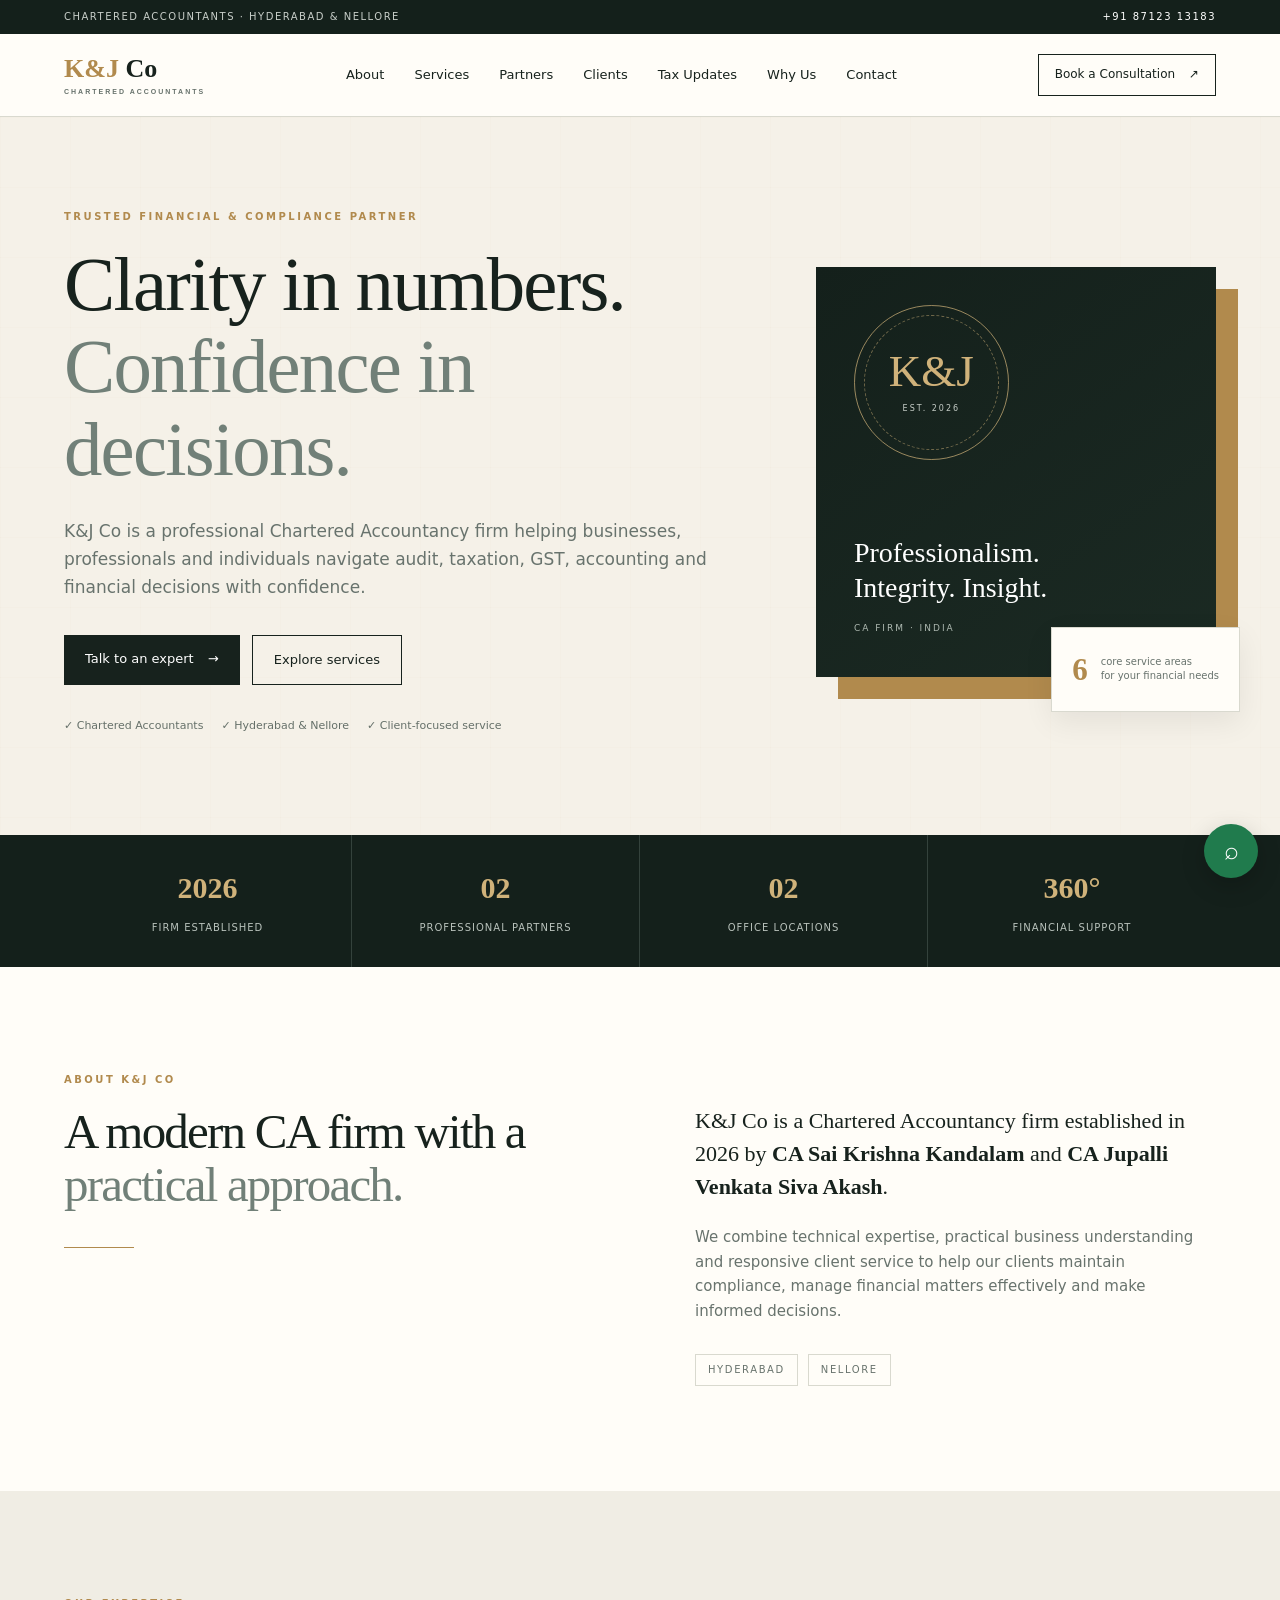
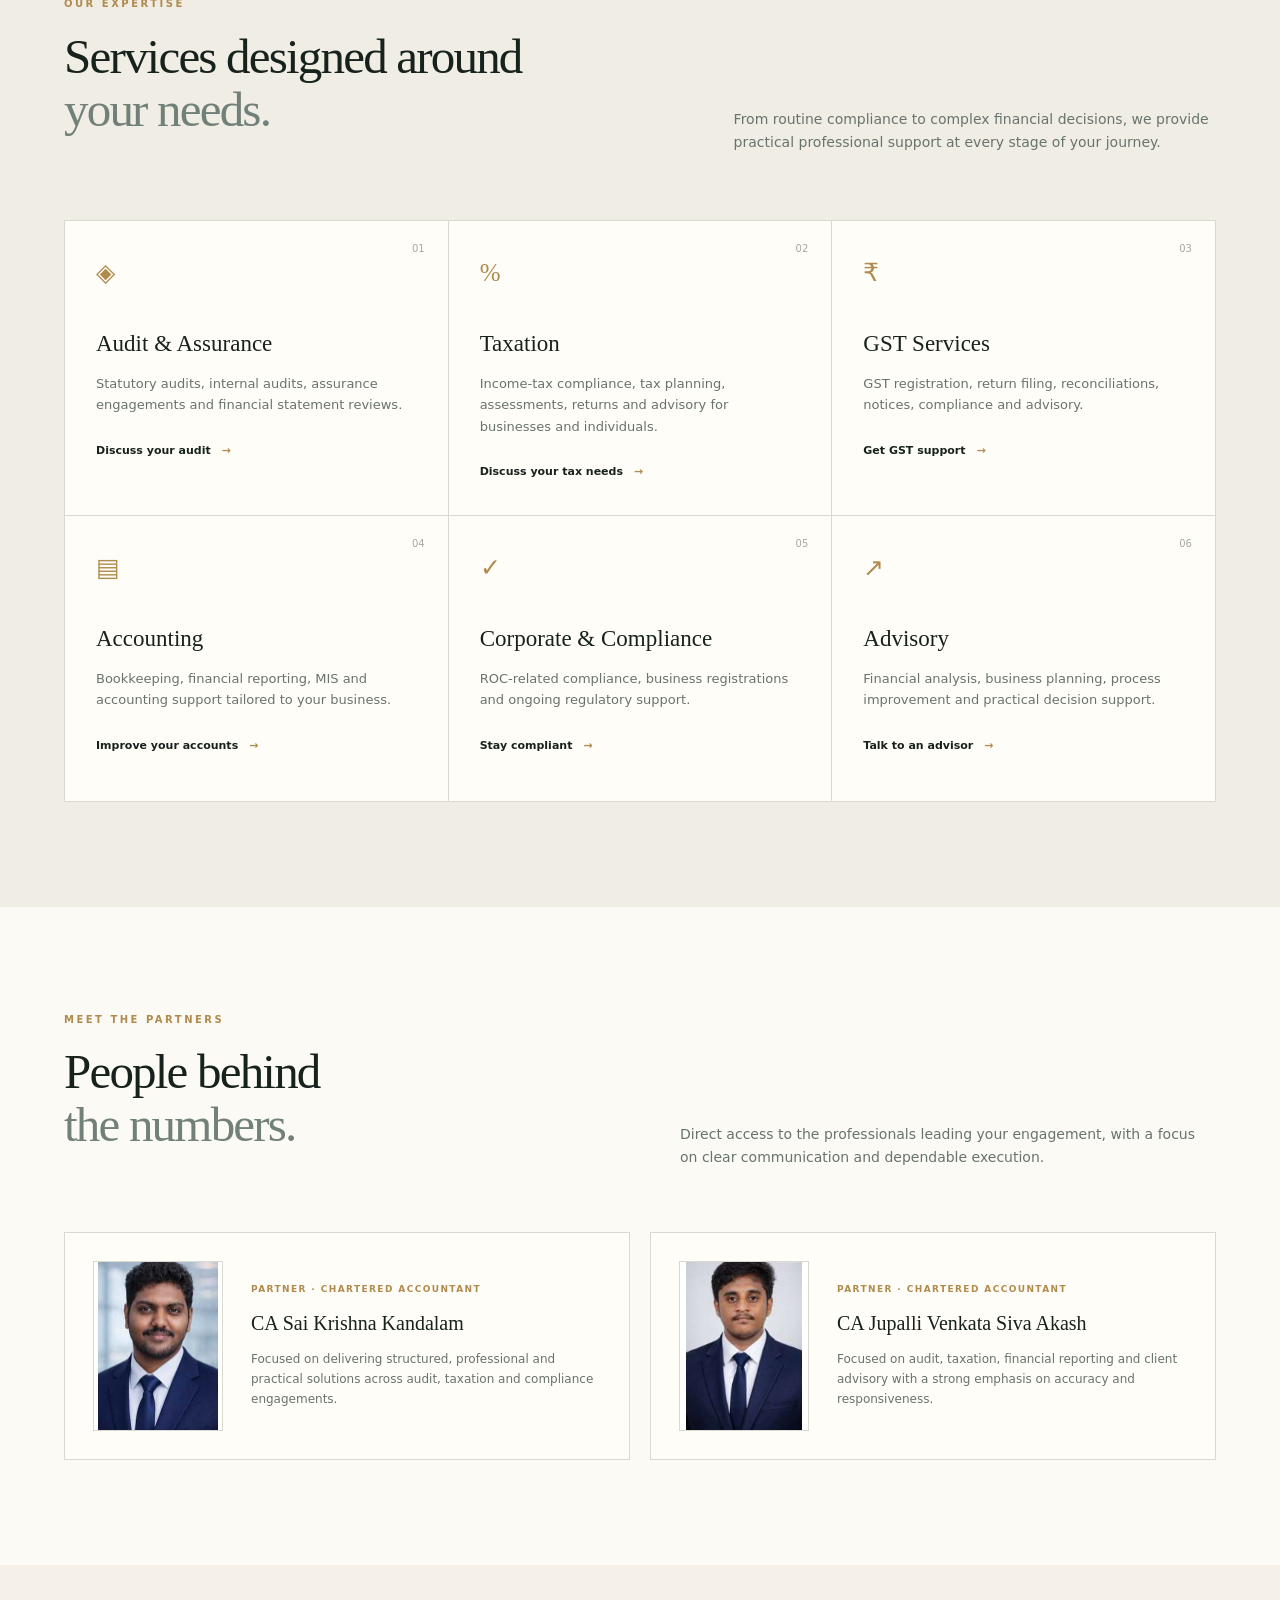
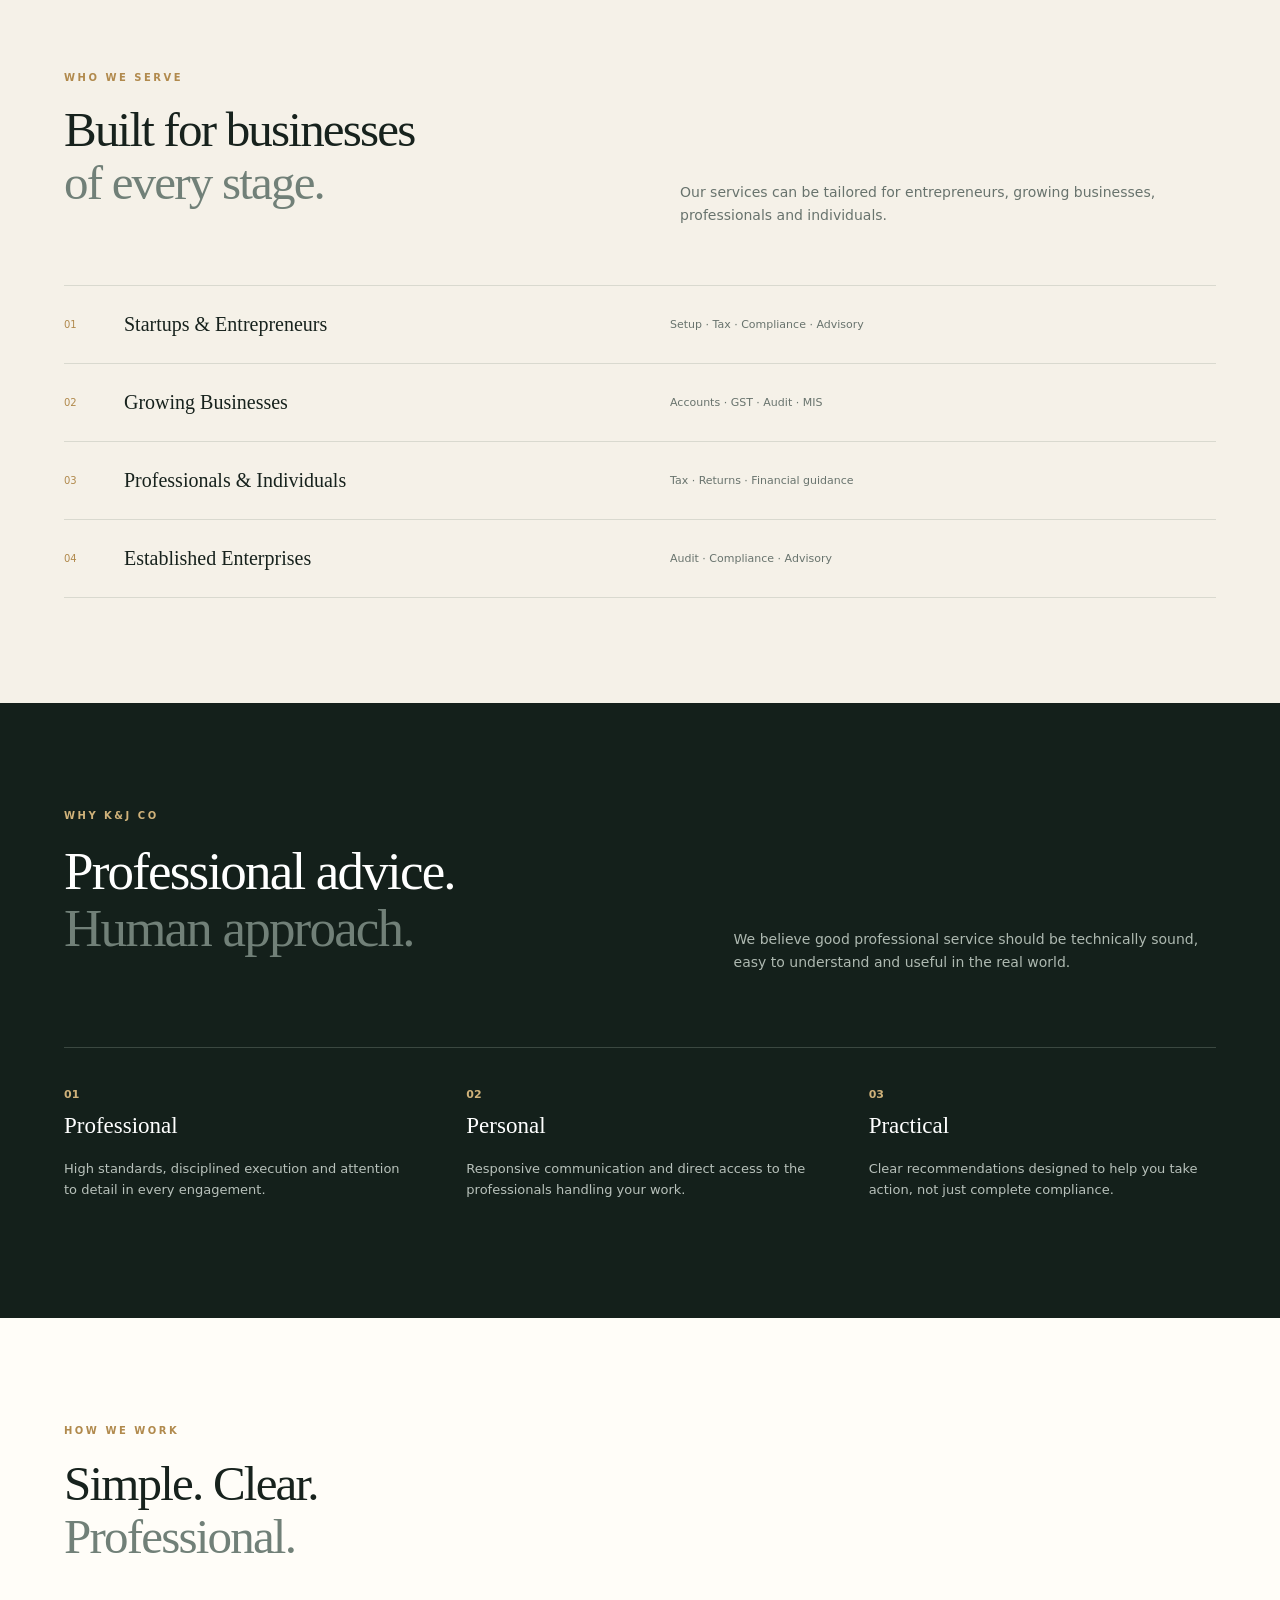
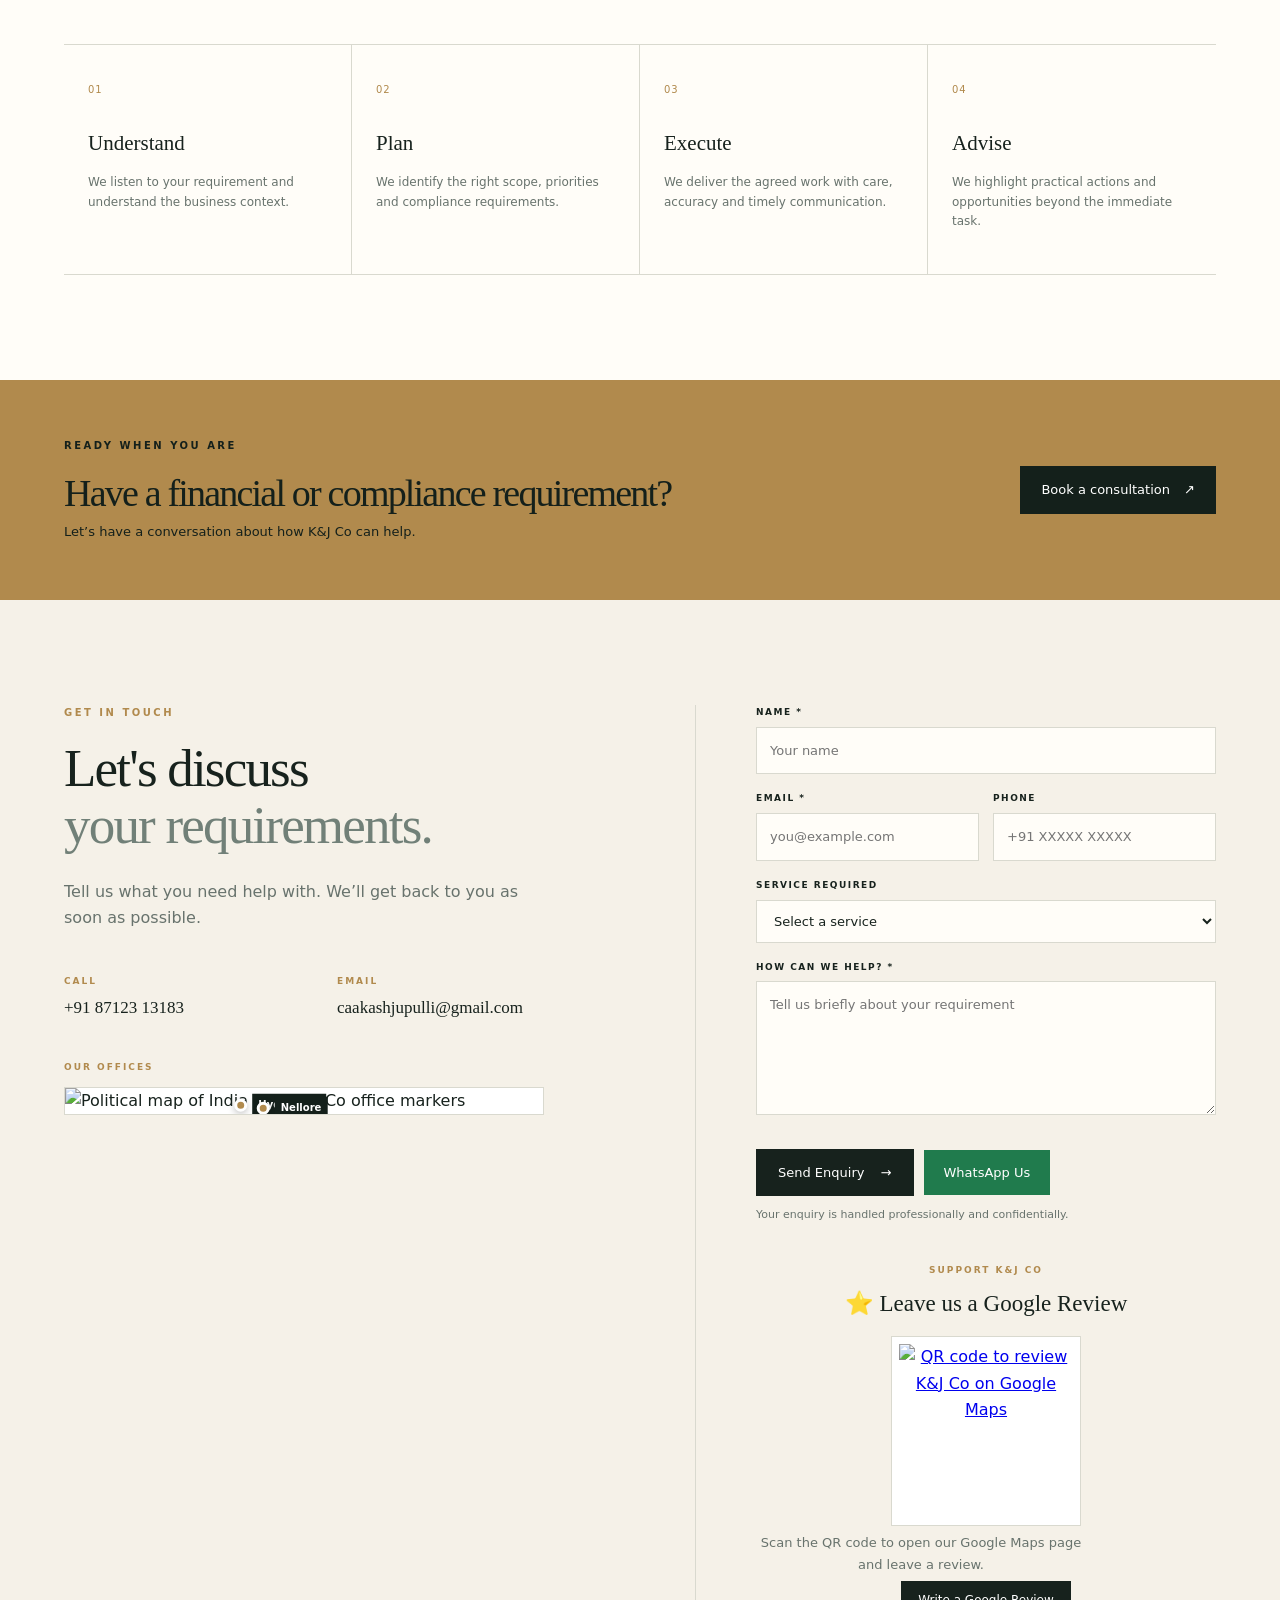
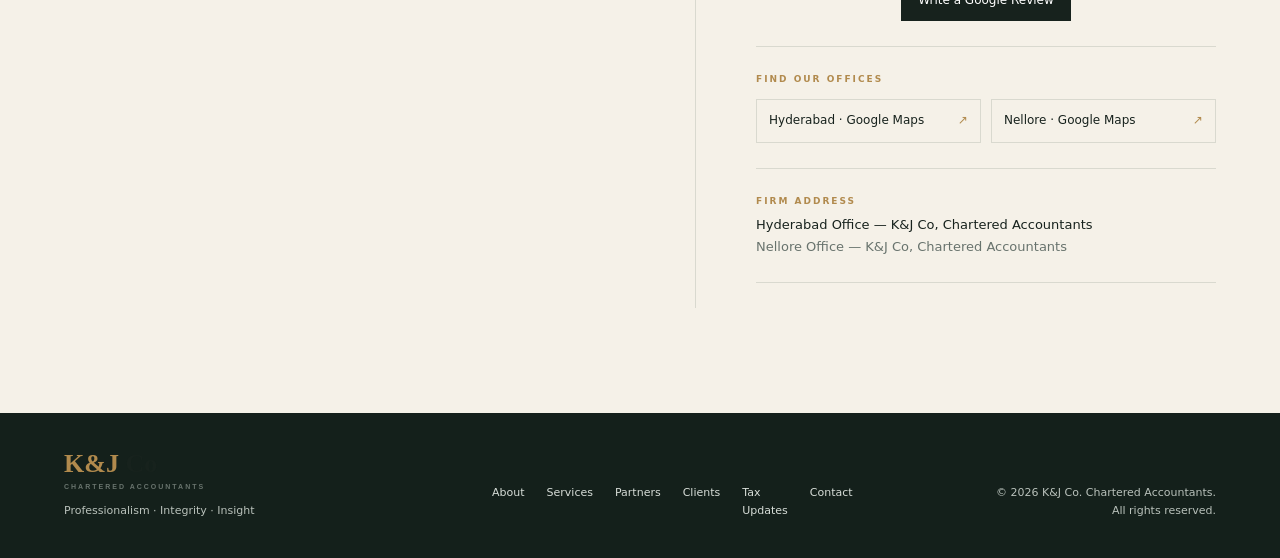
==== index.html @ 9af6bb70 "feat: add clients page navigation" ====
<!DOCTYPE html>
<html lang="en">
<head>
<meta charset="UTF-8">
<meta name="viewport" content="width=device-width, initial-scale=1.0">
<meta name="description" content="K&J Co — Chartered Accountants in Hyderabad and Nellore. Audit, taxation, GST, accounting, compliance and advisory services.">
<meta name="theme-color" content="#14201b">
<meta property="og:title" content="K&J Co | Chartered Accountants">
<meta property="og:description" content="Professional Chartered Accountancy services in Hyderabad and Nellore.">
<title>K&J Co | Chartered Accountants</title>
<link rel="stylesheet" href="style.css?v=20261007">
</head>
<body>
<div class="topbar"><div class="container topbar-inner"><span>CHARTERED ACCOUNTANTS · HYDERABAD & NELLORE</span><a href="tel:+918712313183">+91 87123 13183</a></div></div>
<header class="nav"><div class="container nav-inner"><a class="logo" href="#home"><span>K&J</span> Co <small>CHARTERED ACCOUNTANTS</small></a><nav aria-label="Primary navigation"><a href="#about">About</a><a href="#services">Services</a><a href="#partners">Partners</a><a href="clients.html">Clients</a><a href="tax-updates.html">Tax Updates</a><a href="#why-us">Why Us</a><a href="#contact">Contact</a></nav><a class="nav-cta" href="#contact">Book a Consultation <span>↗</span></a></div></header>
<main>
<section id="home" class="hero"><div class="hero-pattern"></div><div class="container hero-grid"><div class="hero-copy"><p class="eyebrow">TRUSTED FINANCIAL & COMPLIANCE PARTNER</p><h1>Clarity in numbers.<br><em>Confidence in decisions.</em></h1><p class="hero-text">K&J Co is a professional Chartered Accountancy firm helping businesses, professionals and individuals navigate audit, taxation, GST, accounting and financial decisions with confidence.</p><div class="actions"><a class="btn primary" href="#contact">Talk to an expert <span>→</span></a><a class="btn secondary" href="#services">Explore services</a></div><div class="hero-trust"><span>✓ Chartered Accountants</span><span>✓ Hyderabad & Nellore</span><span>✓ Client-focused service</span></div></div><div class="hero-visual"><div class="hero-card"><div class="seal"><span>K&J</span><small>EST. 2026</small></div><div><p>Professionalism.<br>Integrity. Insight.</p><small>CA FIRM · INDIA</small></div></div><div class="hero-note"><strong>6</strong><span>core service areas<br>for your financial needs</span></div></div></div></section>
<section class="stats"><div class="container stats-grid"><div><strong>2026</strong><span>Firm established</span></div><div><strong>02</strong><span>Professional partners</span></div><div><strong>02</strong><span>Office locations</span></div><div><strong>360°</strong><span>Financial support</span></div></div></section>
<section id="about" class="section about"><div class="container about-grid"><div class="section-intro"><p class="eyebrow">ABOUT K&J CO</p><h2>A modern CA firm with a <em>practical approach.</em></h2><div class="gold-line"></div></div><div class="about-copy"><p class="lead">K&J Co is a Chartered Accountancy firm established in 2026 by <strong>CA Sai Krishna Kandalam</strong> and <strong>CA Jupalli Venkata Siva Akash</strong>.</p><p>We combine technical expertise, practical business understanding and responsive client service to help our clients maintain compliance, manage financial matters effectively and make informed decisions.</p><div class="locations"><span>HYDERABAD</span><span>NELLORE</span></div></div></div></section>
<section id="services" class="section services"><div class="container"><div class="section-head"><div><p class="eyebrow">OUR EXPERTISE</p><h2>Services designed around<br><em>your needs.</em></h2></div><p>From routine compliance to complex financial decisions, we provide practical professional support at every stage of your journey.</p></div><div class="service-grid"><article><div class="service-no">01</div><div class="service-icon">◈</div><h3>Audit & Assurance</h3><p>Statutory audits, internal audits, assurance engagements and financial statement reviews.</p><a href="#contact">Discuss your audit <span>→</span></a></article><article><div class="service-no">02</div><div class="service-icon">%</div><h3>Taxation</h3><p>Income-tax compliance, tax planning, assessments, returns and advisory for businesses and individuals.</p><a href="#contact">Discuss your tax needs <span>→</span></a></article><article><div class="service-no">03</div><div class="service-icon">₹</div><h3>GST Services</h3><p>GST registration, return filing, reconciliations, notices, compliance and advisory.</p><a href="#contact">Get GST support <span>→</span></a></article><article><div class="service-no">04</div><div class="service-icon">▤</div><h3>Accounting</h3><p>Bookkeeping, financial reporting, MIS and accounting support tailored to your business.</p><a href="#contact">Improve your accounts <span>→</span></a></article><article><div class="service-no">05</div><div class="service-icon">✓</div><h3>Corporate & Compliance</h3><p>ROC-related compliance, business registrations and ongoing regulatory support.</p><a href="#contact">Stay compliant <span>→</span></a></article><article><div class="service-no">06</div><div class="service-icon">↗</div><h3>Advisory</h3><p>Financial analysis, business planning, process improvement and practical decision support.</p><a href="#contact">Talk to an advisor <span>→</span></a></article></div></div></section>
<section id="partners" class="section partners"><div class="container"><div class="section-head compact"><div><p class="eyebrow">MEET THE PARTNERS</p><h2>People behind<br><em>the numbers.</em></h2></div><p>Direct access to the professionals leading your engagement, with a focus on clear communication and dependable execution.</p></div><div class="partner-grid"><article class="partner-card"><div class="partner-photo"><img src="assets/ca-sai-krishna.jpg" alt="CA Sai Krishna Kandalam" loading="lazy"></div><div><p class="partner-role">PARTNER · CHARTERED ACCOUNTANT</p><h3>CA Sai Krishna Kandalam</h3><p>Focused on delivering structured, professional and practical solutions across audit, taxation and compliance engagements.</p></div></article><article class="partner-card"><div class="partner-photo"><img src="assets/ca-jupalli.jpg" alt="CA Jupalli Venkata Siva Akash" loading="lazy"></div><div><p class="partner-role">PARTNER · CHARTERED ACCOUNTANT</p><h3>CA Jupalli Venkata Siva Akash</h3><p>Focused on audit, taxation, financial reporting and client advisory with a strong emphasis on accuracy and responsiveness.</p></div></article></div></div></section>
<section class="section industries"><div class="container"><div class="section-head compact"><div><p class="eyebrow">WHO WE SERVE</p><h2>Built for businesses<br><em>of every stage.</em></h2></div><p>Our services can be tailored for entrepreneurs, growing businesses, professionals and individuals.</p></div><div class="industry-list"><div><span>01</span><strong>Startups & Entrepreneurs</strong><small>Setup · Tax · Compliance · Advisory</small></div><div><span>02</span><strong>Growing Businesses</strong><small>Accounts · GST · Audit · MIS</small></div><div><span>03</span><strong>Professionals & Individuals</strong><small>Tax · Returns · Financial guidance</small></div><div><span>04</span><strong>Established Enterprises</strong><small>Audit · Compliance · Advisory</small></div></div></div></section>
<section id="why-us" class="section dark"><div class="container"><div class="section-head dark-head"><div><p class="eyebrow">WHY K&J CO</p><h2>Professional advice.<br><em>Human approach.</em></h2></div><p>We believe good professional service should be technically sound, easy to understand and useful in the real world.</p></div><div class="pillars"><div><strong>01</strong><h3>Professional</h3><p>High standards, disciplined execution and attention to detail in every engagement.</p></div><div><strong>02</strong><h3>Personal</h3><p>Responsive communication and direct access to the professionals handling your work.</p></div><div><strong>03</strong><h3>Practical</h3><p>Clear recommendations designed to help you take action, not just complete compliance.</p></div></div></div></section>
<section class="section process"><div class="container"><div class="section-head compact"><div><p class="eyebrow">HOW WE WORK</p><h2>Simple. Clear.<br><em>Professional.</em></h2></div></div><div class="process-grid"><div><span>01</span><h3>Understand</h3><p>We listen to your requirement and understand the business context.</p></div><div><span>02</span><h3>Plan</h3><p>We identify the right scope, priorities and compliance requirements.</p></div><div><span>03</span><h3>Execute</h3><p>We deliver the agreed work with care, accuracy and timely communication.</p></div><div><span>04</span><h3>Advise</h3><p>We highlight practical actions and opportunities beyond the immediate task.</p></div></div></div></section>
<section class="cta-band"><div class="container cta-inner"><div><p class="eyebrow">READY WHEN YOU ARE</p><h2>Have a financial or compliance requirement?</h2><p>Let’s have a conversation about how K&J Co can help.</p></div><a class="btn light" href="#contact">Book a consultation <span>↗</span></a></div></section>
<section id="contact" class="section contact"><div class="container contact-grid"><div class="contact-intro"><p class="eyebrow">GET IN TOUCH</p><h2>Let's discuss<br><em>your requirements.</em></h2><p>Tell us what you need help with. We’ll get back to you as soon as possible.</p><div class="contact-mini"><div><span>CALL</span><a href="tel:+918712313183">+91 87123 13183</a></div><div><span>EMAIL</span><a href="mailto:caakashjupulli@gmail.com">caakashjupulli@gmail.com</a></div></div><div class="contact-location-map"><small>OUR OFFICES</small><div class="mini-india-map" role="img" aria-label="Political map of India showing K&J Co offices in Hyderabad and Nellore"><img src="https://thumb.wikimedia.org/wikipedia/commons/thumb/d/dc/India_location_map.svg/960px-India_location_map.svg.png" alt="Political map of India with K&J Co office markers" loading="lazy"><a class="mini-marker mini-hyd" href="https://maps.app.goo.gl/TD8KUza9fefw9qFP9" target="_blank" rel="noopener" aria-label="Hyderabad office"><i></i><b>Hyderabad</b></a><a class="mini-marker mini-nel" href="https://www.google.com/maps/search/?api=1&query=K%26J%20Co%20Chartered%20Accountants%20Nellore%20Andhra%20Pradesh" target="_blank" rel="noopener" aria-label="Nellore office"><i></i><b>Nellore</b></a></div></div></div><div class="contact-box"><form class="contact-form" action="https://formsubmit.co/caakashjupulli@gmail.com" method="POST"><input type="hidden" name="_subject" value="New enquiry from K&J Co website"><input type="hidden" name="_captcha" value="true"><input type="hidden" name="_template" value="table"><input type="hidden" name="_url" value="https://venkatasivaakash-spec.github.io/kj-co-website/"><input type="hidden" name="_next" value="https://venkatasivaakash-spec.github.io/kj-co-website/thank-you.html"><div class="form-row"><label for="name">NAME *</label><input id="name" name="name" type="text" placeholder="Your name" required></div><div class="form-row split"><div><label for="email">EMAIL *</label><input id="email" name="email" type="email" placeholder="you@example.com" required></div><div><label for="phone">PHONE</label><input id="phone" name="phone" type="tel" placeholder="+91 XXXXX XXXXX"></div></div><div class="form-row"><label for="service">SERVICE REQUIRED</label><select id="service" name="service"><option value="">Select a service</option><option>Audit & Assurance</option><option>Taxation</option><option>GST Services</option><option>Accounting</option><option>Corporate & Compliance</option><option>Advisory</option><option>Other</option></select></div><div class="form-row"><label for="message">HOW CAN WE HELP? *</label><textarea id="message" name="message" rows="5" placeholder="Tell us briefly about your requirement" required></textarea></div><button class="form-submit" type="submit">Send Enquiry <span>→</span></button><a class="whatsapp-btn" href="https://wa.me/918712313183?text=Hello%20K%26J%20Co%2C%20I%20would%20like%20to%20discuss%20a%20professional%20requirement." target="_blank" rel="noopener">WhatsApp Us</a><p class="form-note">Your enquiry is handled professionally and confidentially.</p></form><div class="contact-details"><div class="review-box"><small>SUPPORT K&J CO</small><h3>⭐ Leave us a Google Review</h3><a class="review-qr" href="https://maps.app.goo.gl/BnRa2y58S9nLq9ie9" target="_blank" rel="noopener"><img src="https://api.qrserver.com/v1/create-qr-code/?size=220x220&data=https%3A%2F%2Fmaps.app.goo.gl%2FBnRa2y58S9nLq9ie9" alt="QR code to review K&J Co on Google Maps"></a><p>Scan the QR code to open our Google Maps page and leave a review.</p><a class="review-link" href="https://maps.app.goo.gl/BnRa2y58S9nLq9ie9" target="_blank" rel="noopener">Write a Google Review</a></div><div class="map-links"><small>FIND OUR OFFICES</small><div class="map-buttons"><a href="https://maps.app.goo.gl/TD8KUza9fefw9qFP9" target="_blank" rel="noopener">Hyderabad · Google Maps <span>↗</span></a><a href="https://www.google.com/maps/search/?api=1&query=K%26J%20Co%20Chartered%20Accountants%20Nellore%20Andhra%20Pradesh" target="_blank" rel="noopener">Nellore · Google Maps <span>↗</span></a></div></div><div><small>FIRM ADDRESS</small><p><a href="https://maps.app.goo.gl/TD8KUza9fefw9qFP9" target="_blank" rel="noopener">Hyderabad Office — K&J Co, Chartered Accountants</a><br>Nellore Office — K&J Co, Chartered Accountants</p></div></div></div></div></section>
</main>
<footer><div class="container footer-grid"><div><div class="logo"><span>K&J</span> Co <small>CHARTERED ACCOUNTANTS</small></div><p>Professionalism · Integrity · Insight</p></div><div class="footer-links"><a href="#about">About</a><a href="#services">Services</a><a href="#partners">Partners</a><a href="clients.html">Clients</a><a href="tax-updates.html">Tax Updates</a><a href="#contact">Contact</a></div><p class="copyright">© 2026 K&J Co. Chartered Accountants.<br>All rights reserved.</p></div></footer>
<a class="floating-wa" href="https://wa.me/918712313183?text=Hello%20K%26J%20Co%2C%20I%20would%20like%20to%20discuss%20a%20professional%20requirement." target="_blank" rel="noopener" aria-label="Chat with K&J Co on WhatsApp">⌕<span>WhatsApp</span></a>
</body></html>
---- style.css ----
:root{--ink:#17221d;--muted:#68736d;--cream:#f5f1e8;--paper:#fffdf8;--paper2:#f0ede4;--line:#d9d9cf;--accent:#b18a4d;--accent2:#d0b27a;--dark:#14201b;--dark2:#1c2b24}
*{box-sizing:border-box}html{scroll-behavior:smooth}body{margin:0;font-family:Inter,ui-sans-serif,system-ui,-apple-system,BlinkMacSystemFont,"Segoe UI",sans-serif;color:var(--ink);background:var(--paper);line-height:1.65}.container{width:min(1160px,90%);margin:auto}a{transition:.2s ease}.topbar{background:var(--dark);color:#c8cec9;font-size:10px;letter-spacing:1.5px}.topbar-inner{height:34px;display:flex;align-items:center;justify-content:space-between}.topbar a{color:#fff;text-decoration:none}.nav{position:sticky;top:0;z-index:20;background:rgba(255,253,248,.95);backdrop-filter:blur(14px);border-bottom:1px solid var(--line)}.nav-inner{min-height:82px;display:flex;align-items:center;justify-content:space-between;gap:30px}.logo{font-family:Georgia,serif;font-size:26px;text-decoration:none;color:var(--ink);font-weight:600;line-height:1}.logo span{color:var(--accent)}.logo small{display:block;font-family:Inter,sans-serif;font-size:7px;letter-spacing:2px;color:var(--muted);margin-top:6px}nav{display:flex;gap:30px}nav a{color:var(--ink);text-decoration:none;font-size:13px}nav a:hover{color:var(--accent)}.nav-cta{border:1px solid var(--ink);padding:10px 16px;text-decoration:none;color:var(--ink);font-size:12px}.nav-cta:hover{background:var(--ink);color:#fff}.nav-cta span,.btn span{margin-left:10px}.hero{position:relative;overflow:hidden;background:var(--cream);padding:92px 0 100px}.hero-pattern{position:absolute;inset:0;opacity:.38;background-image:linear-gradient(90deg,rgba(177,138,77,.06) 1px,transparent 1px),linear-gradient(rgba(177,138,77,.06) 1px,transparent 1px);background-size:70px 70px}.hero-grid{position:relative;display:grid;grid-template-columns:1.25fr .75fr;gap:85px;align-items:center}.eyebrow{font-size:10px;letter-spacing:2.5px;font-weight:800;color:var(--accent);margin:0 0 18px}.hero h1,h2{font-family:Georgia,serif;font-weight:500;line-height:1.08;letter-spacing:-1.8px}.hero h1{font-size:clamp(48px,6vw,78px);margin:0 0 25px}.hero h1 em,h2 em{color:#718078;font-style:normal}.hero-text{font-size:17px;color:var(--muted);max-width:690px}.actions{display:flex;gap:12px;margin-top:34px}.btn{display:inline-block;padding:13px 21px;text-decoration:none;font-size:13px}.primary{background:var(--ink);color:#fff}.primary:hover{background:#26372f}.secondary{border:1px solid var(--ink);color:var(--ink)}.secondary:hover{background:#fff}.hero-trust{display:flex;gap:18px;flex-wrap:wrap;margin-top:32px;color:#657069;font-size:11px}.hero-visual{position:relative}.hero-card{min-height:410px;padding:38px;background:linear-gradient(145deg,var(--dark),#1b2a23);color:white;display:flex;flex-direction:column;justify-content:space-between;box-shadow:22px 22px 0 var(--accent)}.seal{width:155px;height:155px;border:1px solid rgba(208,178,122,.7);border-radius:50%;display:flex;flex-direction:column;align-items:center;justify-content:center;position:relative}.seal:before{content:"";position:absolute;inset:9px;border:1px dashed rgba(208,178,122,.5);border-radius:50%}.seal span{font-family:Georgia,serif;font-size:45px;color:var(--accent2);line-height:1}.seal small{font-size:8px;letter-spacing:2px;color:#c7cec8;margin-top:8px}.hero-card p{font-family:Georgia,serif;font-size:28px;line-height:1.25;margin:0 0 8px}.hero-card div:last-child small{letter-spacing:2px;color:#aeb9b1;font-size:9px}.hero-note{position:absolute;right:-24px;bottom:-35px;background:var(--paper);border:1px solid var(--line);padding:16px 20px;display:flex;gap:13px;align-items:center;box-shadow:0 10px 30px rgba(0,0,0,.07)}.hero-note strong{font-family:Georgia,serif;font-size:31px;color:var(--accent)}.hero-note span{font-size:10px;line-height:1.4;color:var(--muted)}.stats{background:var(--dark);color:white}.stats-grid{display:grid;grid-template-columns:repeat(4,1fr)}.stats-grid div{padding:28px 20px;border-right:1px solid #34423c;text-align:center}.stats-grid div:last-child{border:0}.stats-grid strong{display:block;font-family:Georgia,serif;font-size:30px;color:var(--accent2)}.stats-grid span{font-size:10px;letter-spacing:1px;color:#b9c2bc;text-transform:uppercase}.section{padding:105px 0}.about{background:var(--paper)}.about-grid,.contact-grid{display:grid;grid-template-columns:1fr 1fr;gap:110px}.section h2{font-size:49px;margin:0 0 25px}.gold-line{height:1px;width:70px;background:var(--accent);margin-top:35px}.about-copy{padding-top:10px}.about-copy p{color:var(--muted);font-size:15px}.about-copy .lead{font-family:Georgia,serif;font-size:22px;line-height:1.5;color:var(--ink)}.locations{display:flex;gap:10px;margin-top:30px}.locations span{border:1px solid var(--line);padding:7px 12px;font-size:10px;letter-spacing:1.6px;color:#68736d}.services{background:var(--paper2)}.section-head{display:grid;grid-template-columns:1.1fr .9fr;gap:80px;align-items:end}.section-head>p{color:var(--muted);font-size:14px;margin:0 0 8px}.service-grid{display:grid;grid-template-columns:repeat(3,1fr);gap:1px;background:var(--line);margin-top:58px;border:1px solid var(--line)}.service-grid article{position:relative;background:var(--paper);padding:31px;min-height:285px;overflow:hidden}.service-grid article:hover{background:#fff}.service-no{position:absolute;top:20px;right:23px;font-size:10px;color:#a5aaa4}.service-icon{font-family:Georgia,serif;font-size:25px;color:var(--accent);margin-bottom:32px}.service-grid h3,.partner-card h3,.pillars h3,.process-grid h3{font-family:Georgia,serif;font-size:23px;font-weight:500;margin:0 0 10px}.service-grid p{font-size:13px;color:var(--muted);margin:0 0 20px}.service-grid a{font-size:11px;text-decoration:none;color:var(--ink);font-weight:700}.service-grid a span{color:var(--accent);margin-left:7px}.partners{background:#fbfaf5}.section-head.compact{grid-template-columns:1fr 1fr}.partner-grid{display:grid;grid-template-columns:1fr 1fr;gap:20px;margin-top:55px}.partner-card{border:1px solid var(--line);background:var(--paper);padding:28px;display:grid;grid-template-columns:130px 1fr;gap:28px;align-items:center}.partner-photo{width:130px;height:170px;background:#fff;border:1px solid var(--line);display:flex;align-items:center;justify-content:center;overflow:hidden}.partner-photo img{width:100%;height:100%;object-fit:contain;object-position:center center;display:block}.partner-role{font-size:9px!important;letter-spacing:1.4px;color:var(--accent)!important;font-weight:800;margin:0 0 10px}.partner-card h3{font-size:20px}.partner-card p:last-child{font-size:12px;color:var(--muted);margin:0}.industries{background:var(--cream)}.industry-list{border-top:1px solid var(--line);margin-top:50px}.industry-list div{display:grid;grid-template-columns:60px 1fr 1fr;align-items:center;padding:22px 0;border-bottom:1px solid var(--line)}.industry-list span{font-size:10px;color:var(--accent)}.industry-list strong{font-family:Georgia,serif;font-size:20px;font-weight:500}.industry-list small{color:var(--muted);font-size:11px}.dark{background:var(--dark);color:white}.dark .eyebrow{color:var(--accent2)}.dark-head>p{color:#aeb9b1}.dark h2{font-size:53px}.pillars{display:grid;grid-template-columns:repeat(3,1fr);gap:55px;margin-top:65px;border-top:1px solid #3b4841;padding-top:32px}.pillars strong{color:var(--accent2);font-size:11px}.pillars p{color:#b8c1bb;font-size:13px}.process{background:var(--paper)}.process-grid{display:grid;grid-template-columns:repeat(4,1fr);gap:0;margin-top:55px;border-top:1px solid var(--line);border-bottom:1px solid var(--line)}.process-grid>div{padding:30px 24px;border-right:1px solid var(--line)}.process-grid>div:last-child{border:0}.process-grid span{color:var(--accent);font-size:10px;letter-spacing:1px}.process-grid h3{margin-top:25px;font-size:21px}.process-grid p{font-size:12px;color:var(--muted)}.cta-band{background:var(--accent);color:var(--dark);padding:58px 0}.cta-inner{display:flex;justify-content:space-between;align-items:center;gap:50px}.cta-band .eyebrow{color:var(--dark)}.cta-band h2{font-size:38px;margin:0 0 7px}.cta-band p:last-child{margin:0;font-size:13px}.btn.light{background:var(--dark);color:#fff;white-space:nowrap}.contact{background:var(--cream)}.contact-intro h2{font-size:53px}.contact-intro>p:not(.eyebrow){color:var(--muted);max-width:470px}.contact-mini{display:grid;grid-template-columns:1fr 1fr;gap:25px;margin-top:42px}.contact-mini span,.contact-details small{display:block;font-size:9px;letter-spacing:2px;color:var(--accent);font-weight:800}.contact-mini a{display:block;color:var(--ink);text-decoration:none;font-family:Georgia,serif;font-size:17px;margin-top:5px}.contact-box{border-left:1px solid var(--line);padding-left:60px}.form-row{margin-bottom:17px}.form-row label{display:block;font-size:9px;letter-spacing:1.5px;font-weight:800;margin-bottom:7px}.form-row input,.form-row select,.form-row textarea{width:100%;border:1px solid var(--line);background:var(--paper);padding:12px 13px;font:inherit;font-size:13px;color:var(--ink);outline:none;border-radius:0}.form-row textarea{resize:vertical;min-height:120px}.form-row input:focus,.form-row select:focus,.form-row textarea:focus{border-color:var(--accent)}.split{display:grid;grid-template-columns:1fr 1fr;gap:14px}.form-submit{border:0;background:var(--ink);color:#fff;padding:13px 22px;font:inherit;font-size:13px;cursor:pointer}.form-submit:hover{background:#2a3a33}.form-submit span{margin-left:12px}.whatsapp-btn{display:inline-block;background:#207b4d;color:#fff;padding:12px 20px;text-decoration:none;font-size:13px;margin:10px 0 0 10px}.form-note{font-size:11px!important;color:var(--muted);margin:10px 0 0!important}.contact-details{margin-top:38px}.contact-details>div{padding:0 0 25px;margin-bottom:25px;border-bottom:1px solid var(--line)}.review-box{text-align:center}.review-box h3{font-family:Georgia,serif;font-size:23px;font-weight:500;margin:8px 0 13px}.review-qr{display:block!important;margin:0 auto!important;width:190px;height:190px;background:#fff;padding:7px;border:1px solid var(--line)}.review-qr img{display:block;width:100%;height:100%}.review-box p{font-size:12px;max-width:330px;margin:12px auto;color:var(--muted)}.review-link{display:inline-block!important;background:var(--ink);color:#fff!important;padding:10px 17px;text-decoration:none;font-size:12px!important;margin-top:6px!important}.map-buttons{display:grid;grid-template-columns:1fr 1fr;gap:10px;margin-top:12px}.map-buttons a{display:block!important;border:1px solid var(--line);padding:11px 12px;text-decoration:none;color:var(--ink);font-size:12px!important;margin:0!important}.map-buttons a:hover{border-color:var(--accent)}.map-buttons span{float:right;color:var(--accent)}.contact-details p{margin:6px 0 0;color:var(--muted);font-size:13px}.contact-details p a{font-family:inherit;font-size:13px;color:var(--ink);text-decoration:none}.contact-details p a:hover{color:var(--accent)}footer{padding:38px 0;background:var(--dark);color:#b9c1bb}.footer-grid{display:grid;grid-template-columns:1.2fr 1fr 1fr;align-items:end;gap:40px}.footer-grid p{font-size:11px;margin:12px 0 0}.footer-links{display:flex;gap:22px;justify-content:center}.footer-links a{color:#d7ddd8;text-decoration:none;font-size:11px}.copyright{text-align:right}.floating-wa{position:fixed;right:22px;bottom:22px;z-index:30;width:54px;height:54px;border-radius:50%;background:#207b4d;color:#fff;text-decoration:none;display:flex;align-items:center;justify-content:center;font-size:25px;box-shadow:0 8px 25px rgba(0,0,0,.2)}.floating-wa span{position:absolute;right:62px;background:var(--dark);color:#fff;font-size:10px;padding:6px 9px;white-space:nowrap;opacity:0;pointer-events:none;transition:.2s}.floating-wa:hover span{opacity:1}@media(max-width:900px){nav{gap:14px}.hero-grid,.about-grid,.contact-grid,.section-head,.section-head.compact{grid-template-columns:1fr;gap:45px}.hero{padding:75px 0 85px}.hero-note{right:0}.stats-grid{grid-template-columns:repeat(2,1fr)}.stats-grid div:nth-child(2){border-right:0}.stats-grid div{border-bottom:1px solid #34423c}.service-grid{grid-template-columns:repeat(2,1fr)}.partner-grid{grid-template-columns:1fr}.pillars{grid-template-columns:1fr;gap:25px}.process-grid{grid-template-columns:repeat(2,1fr)}.process-grid>div:nth-child(2){border-right:0}.process-grid>div:nth-child(-n+2){border-bottom:1px solid var(--line)}.cta-inner{display:block}.cta-inner .btn{margin-top:25px}.contact-box{border-left:0;padding-left:0}.footer-grid{grid-template-columns:1fr 1fr}.copyright{text-align:left}}@media(max-width:650px){.topbar-inner span{display:none}.topbar-inner{justify-content:center}.nav-inner{min-height:70px}.logo{font-size:22px}nav{display:none}.nav-cta{padding:8px 11px;font-size:10px}.hero h1{font-size:46px}.hero-text{font-size:15px}.hero-card{min-height:330px}.hero-note{position:relative;right:auto;bottom:auto;margin-top:14px;width:max-content}.hero-trust{display:block}.hero-trust span{display:block;margin:6px 0}.section{padding:75px 0}.section h2,.contact-intro h2,.dark h2{font-size:39px}.service-grid{grid-template-columns:1fr}.service-grid article{min-height:245px}.partner-card{grid-template-columns:1fr}.partner-photo{width:130px;height:170px}.industry-list div{grid-template-columns:38px 1fr}.industry-list small{grid-column:2}.process-grid{grid-template-columns:1fr}.process-grid>div{border-right:0!important;border-bottom:1px solid var(--line)!important}.process-grid>div:last-child{border-bottom:0!important}.contact-mini{grid-template-columns:1fr}.split{grid-template-columns:1fr;gap:0}.whatsapp-btn{margin-left:0}.map-buttons{grid-template-columns:1fr}.footer-grid{grid-template-columns:1fr}.footer-links{justify-content:flex-start;margin-top:25px}.copyright{text-align:left}.floating-wa{right:16px;bottom:16px;width:50px;height:50px}.floating-wa span{display:none}}.office-map-section{padding-top:4px;margin-bottom:34px}.office-map-section>small{display:block;font-size:9px;letter-spacing:2px;color:var(--accent);font-weight:800}.office-map-section h3{font-family:Georgia,serif;font-size:24px;font-weight:500;line-height:1.25;margin:8px 0 18px}.india-map{position:relative;width:100%;max-width:520px;margin:0 auto;background:#f8f6ef;border:1px solid var(--line);overflow:hidden}.india-map img{display:block;width:100%;height:auto;opacity:.88}.map-marker{position:absolute;z-index:2;transform:translate(-50%,-50%);text-decoration:none;color:var(--ink);display:flex;flex-direction:column;align-items:center}.map-marker span{display:block;width:15px;height:15px;background:var(--accent);border:3px solid #fff;border-radius:50%;box-shadow:0 2px 8px rgba(0,0,0,.28);position:relative}.map-marker span:after{content:"";position:absolute;inset:-5px;border:1px solid rgba(177,138,77,.55);border-radius:50%;animation:mapPulse 2s infinite}.map-marker b{font-size:11px;background:var(--dark);color:#fff;padding:4px 7px;margin-top:6px;white-space:nowrap;font-weight:700;box-shadow:0 3px 10px rgba(0,0,0,.12)}.map-marker em{font-style:normal;font-size:8px;color:var(--muted);background:rgba(255,253,248,.95);padding:1px 5px;white-space:nowrap}.map-marker:hover span{background:var(--dark)}.map-marker.hyderabad{left:35.9%;top:58%}.map-marker.nellore{left:40.6%;top:65.5%}.map-caption{text-align:center!important;font-size:10px!important;color:var(--muted)!important;margin:9px 0 12px!important}.map-legend{display:flex;gap:12px;flex-wrap:wrap;justify-content:center;color:var(--muted);font-size:9px}.map-legend span:first-child{font-weight:700;color:var(--ink)}.map-legend i{display:inline-block;width:7px;height:7px;background:var(--accent);border-radius:50%;margin-right:5px}@keyframes mapPulse{0%,100%{transform:scale(.75);opacity:.7}50%{transform:scale(1.25);opacity:0}}@media(max-width:650px){.office-map-section h3{font-size:21px}.map-marker b{font-size:10px}.map-marker em{font-size:7px}}.contact-location-map{margin-top:38px}.contact-location-map>small{display:block;font-size:9px;letter-spacing:2px;color:var(--accent);font-weight:800;margin-bottom:12px}.mini-india-map{position:relative;max-width:480px;border:1px solid var(--line);background:#fff;overflow:hidden}.mini-india-map img{display:block;width:100%;height:auto}.mini-marker{position:absolute;transform:translate(-50%,-50%);display:flex;align-items:center;gap:5px;text-decoration:none;color:var(--ink);z-index:2}.mini-marker i{display:block;width:13px;height:13px;background:var(--accent);border:3px solid #fff;border-radius:50%;box-shadow:0 2px 7px rgba(0,0,0,.25)}.mini-marker b{font-size:10px;background:var(--dark);color:#fff;padding:3px 6px;white-space:nowrap}.mini-marker:hover i{background:var(--dark)}.mini-hyd{left:45%;top:66%}.mini-nel{left:47.5%;top:77%}.contact-location-map>p{font-size:10px!important;color:var(--muted);margin:8px 0 0!important}@media(max-width:650px){.mini-marker b{font-size:9px}.contact-location-map{margin-top:30px}}
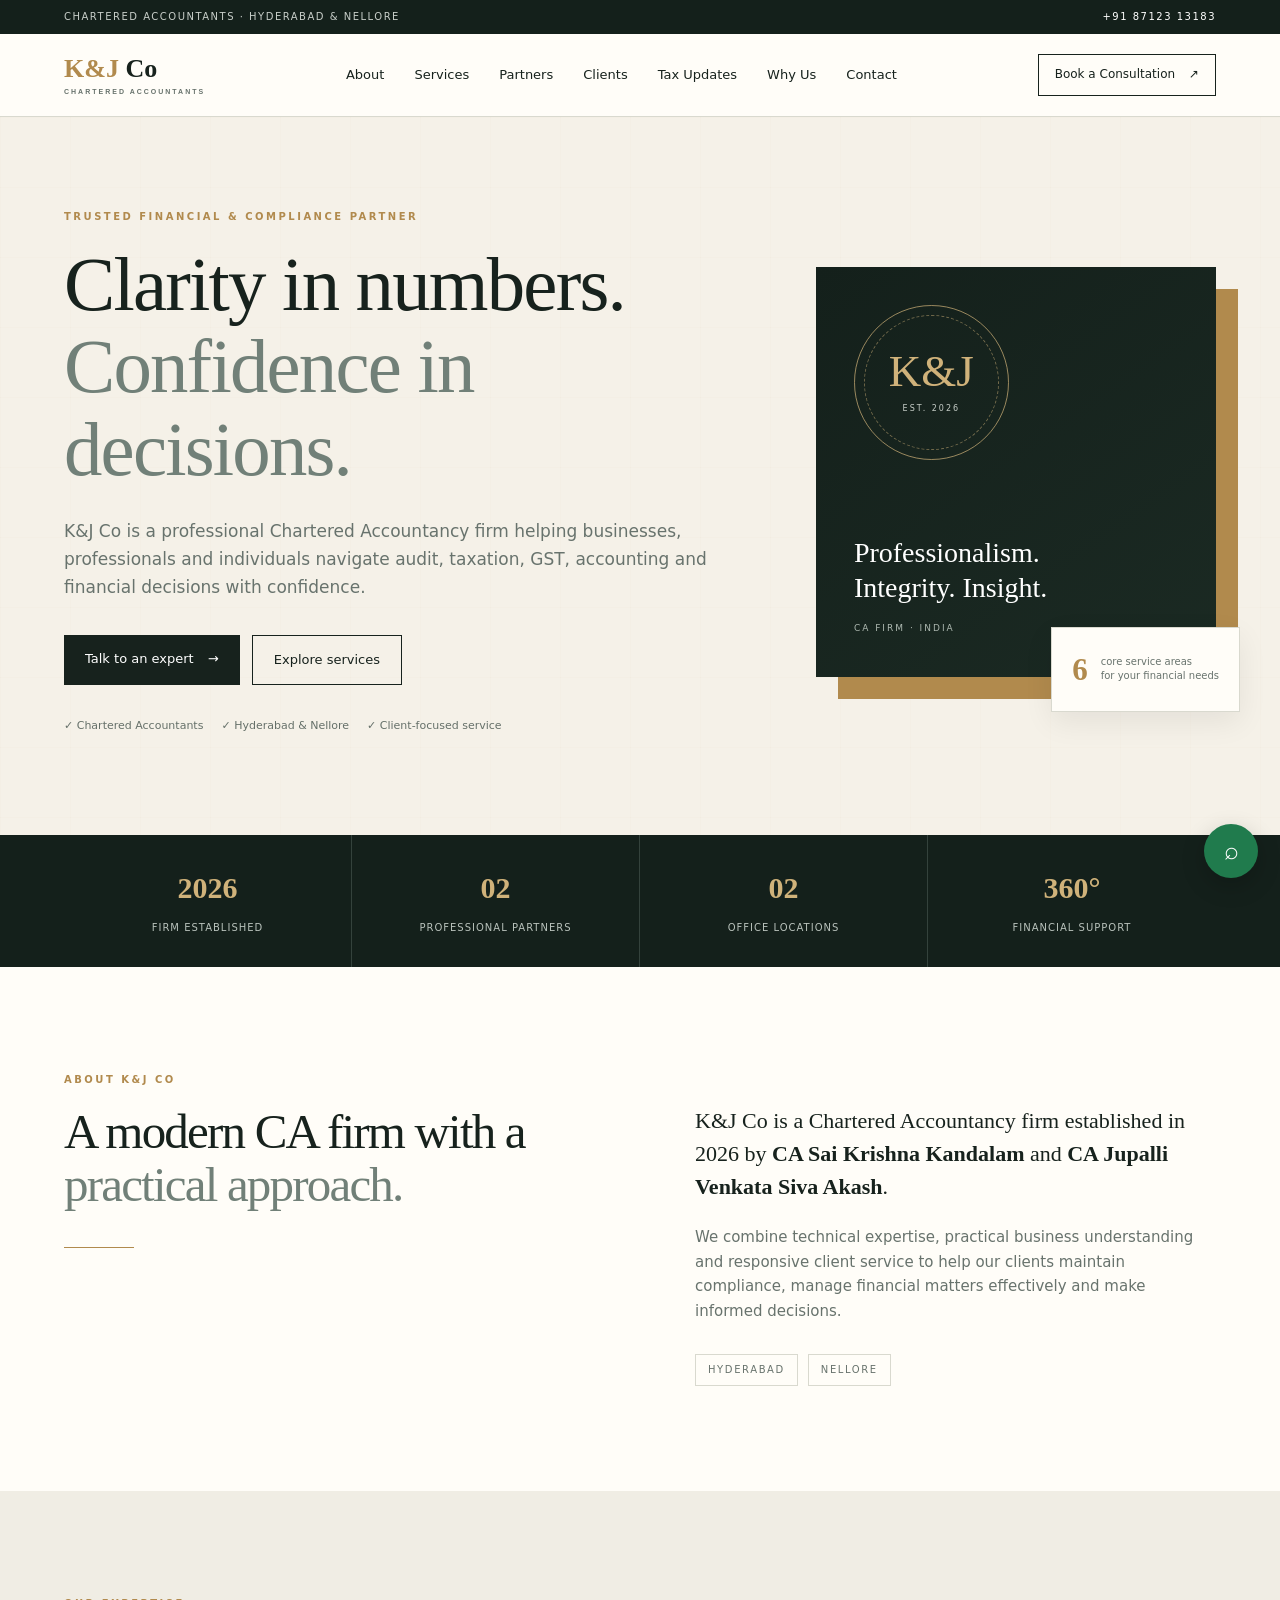
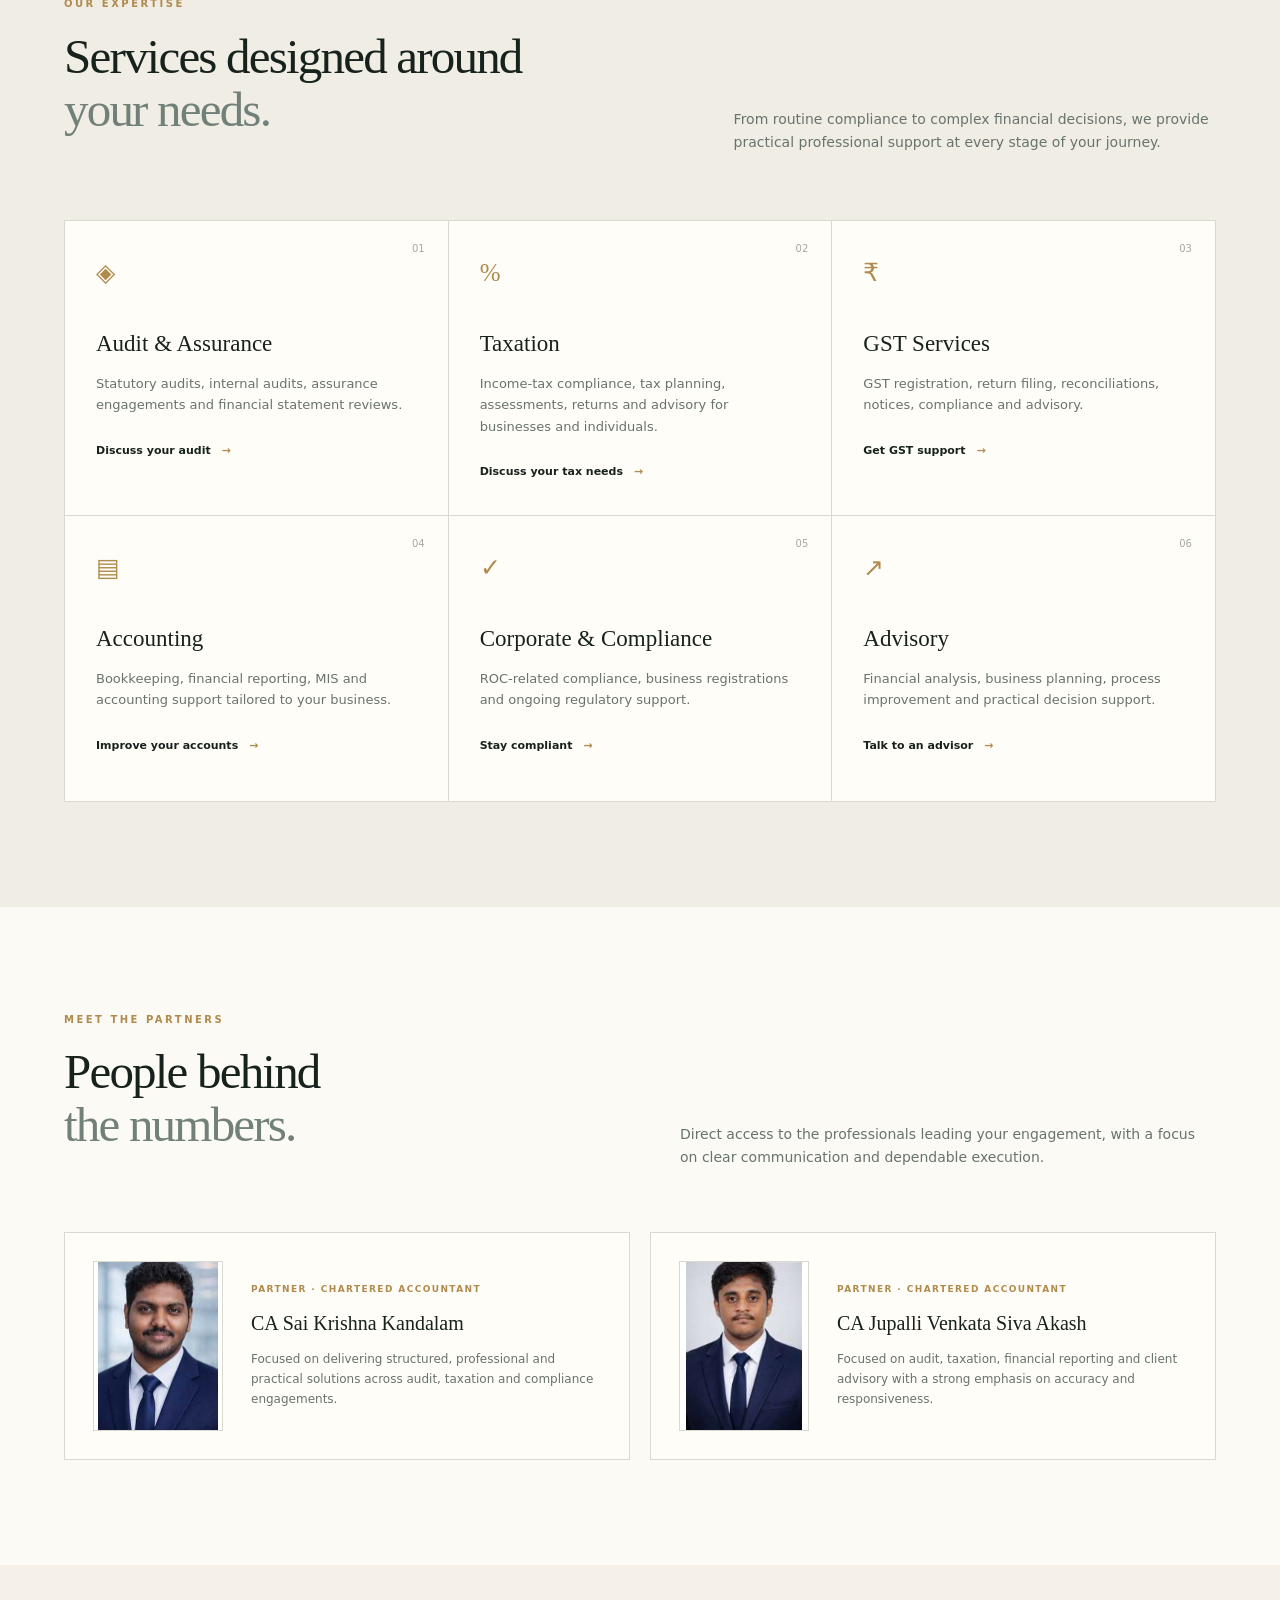
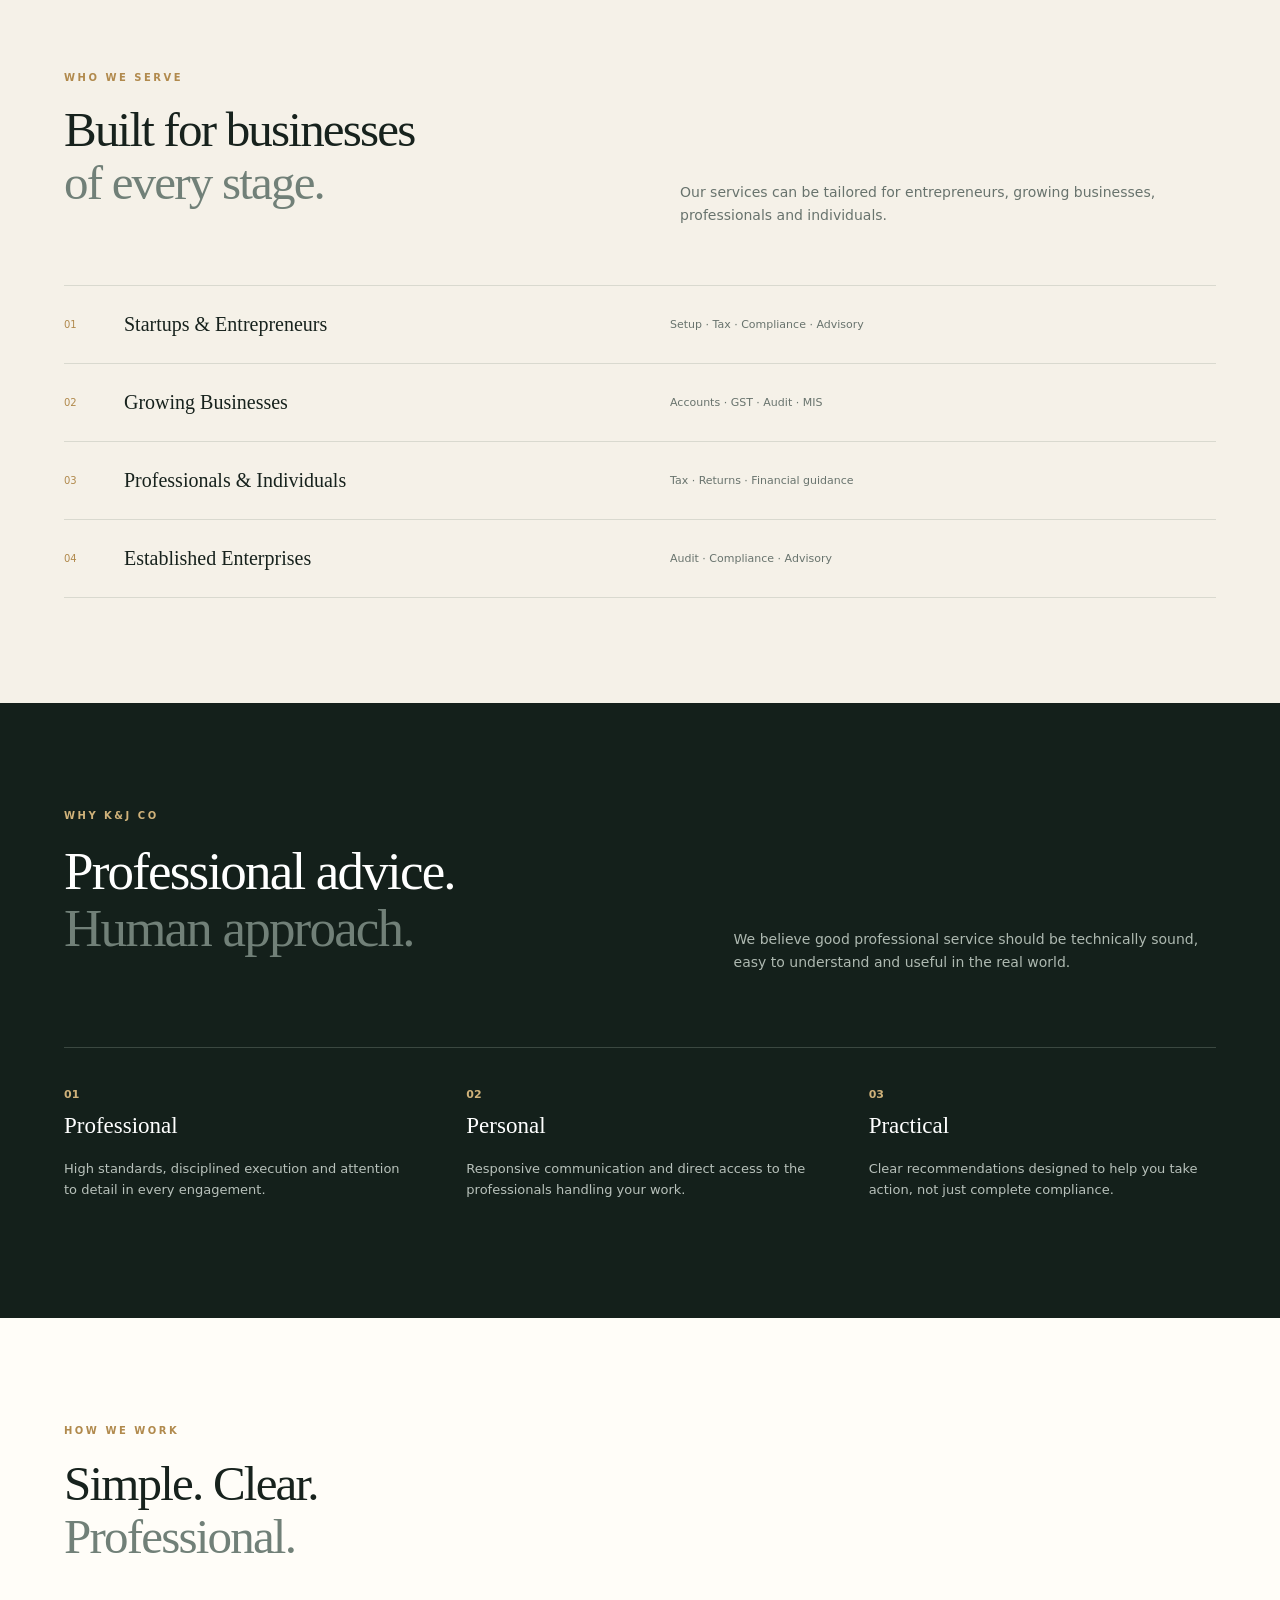
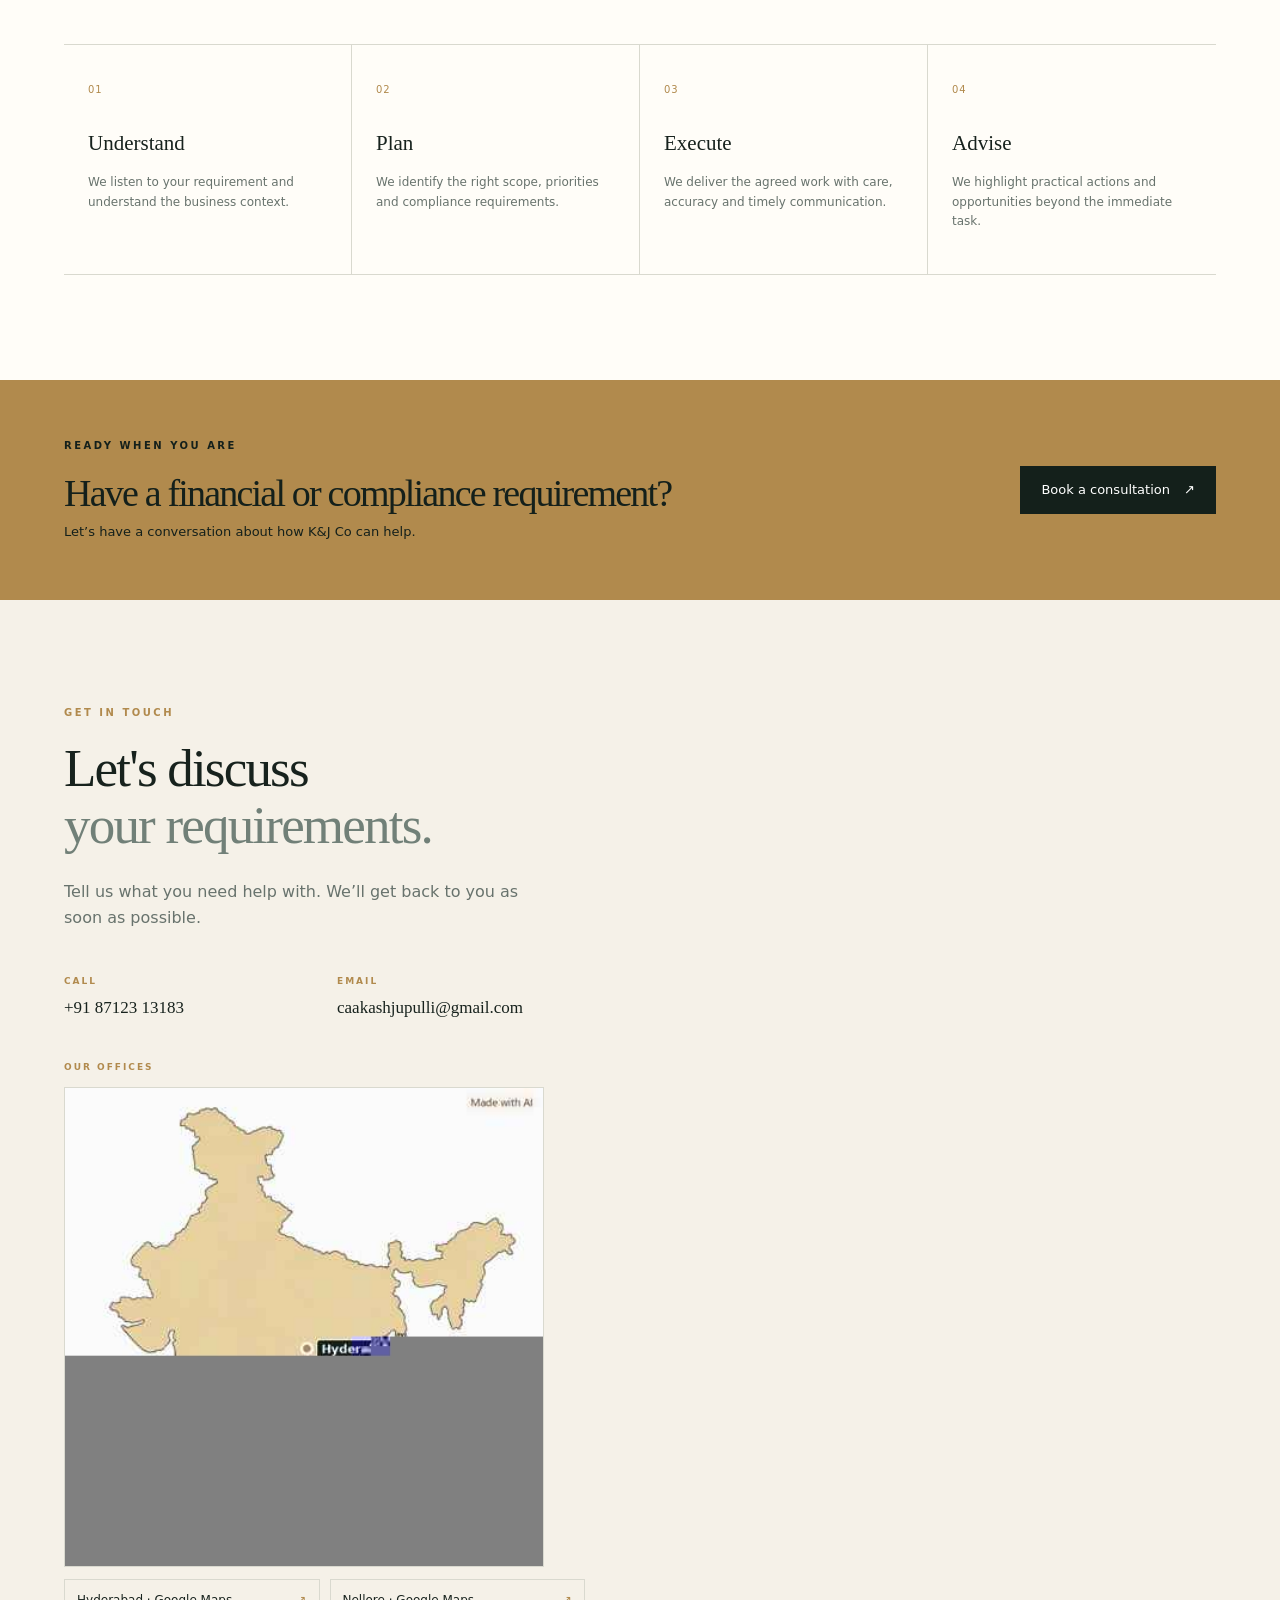
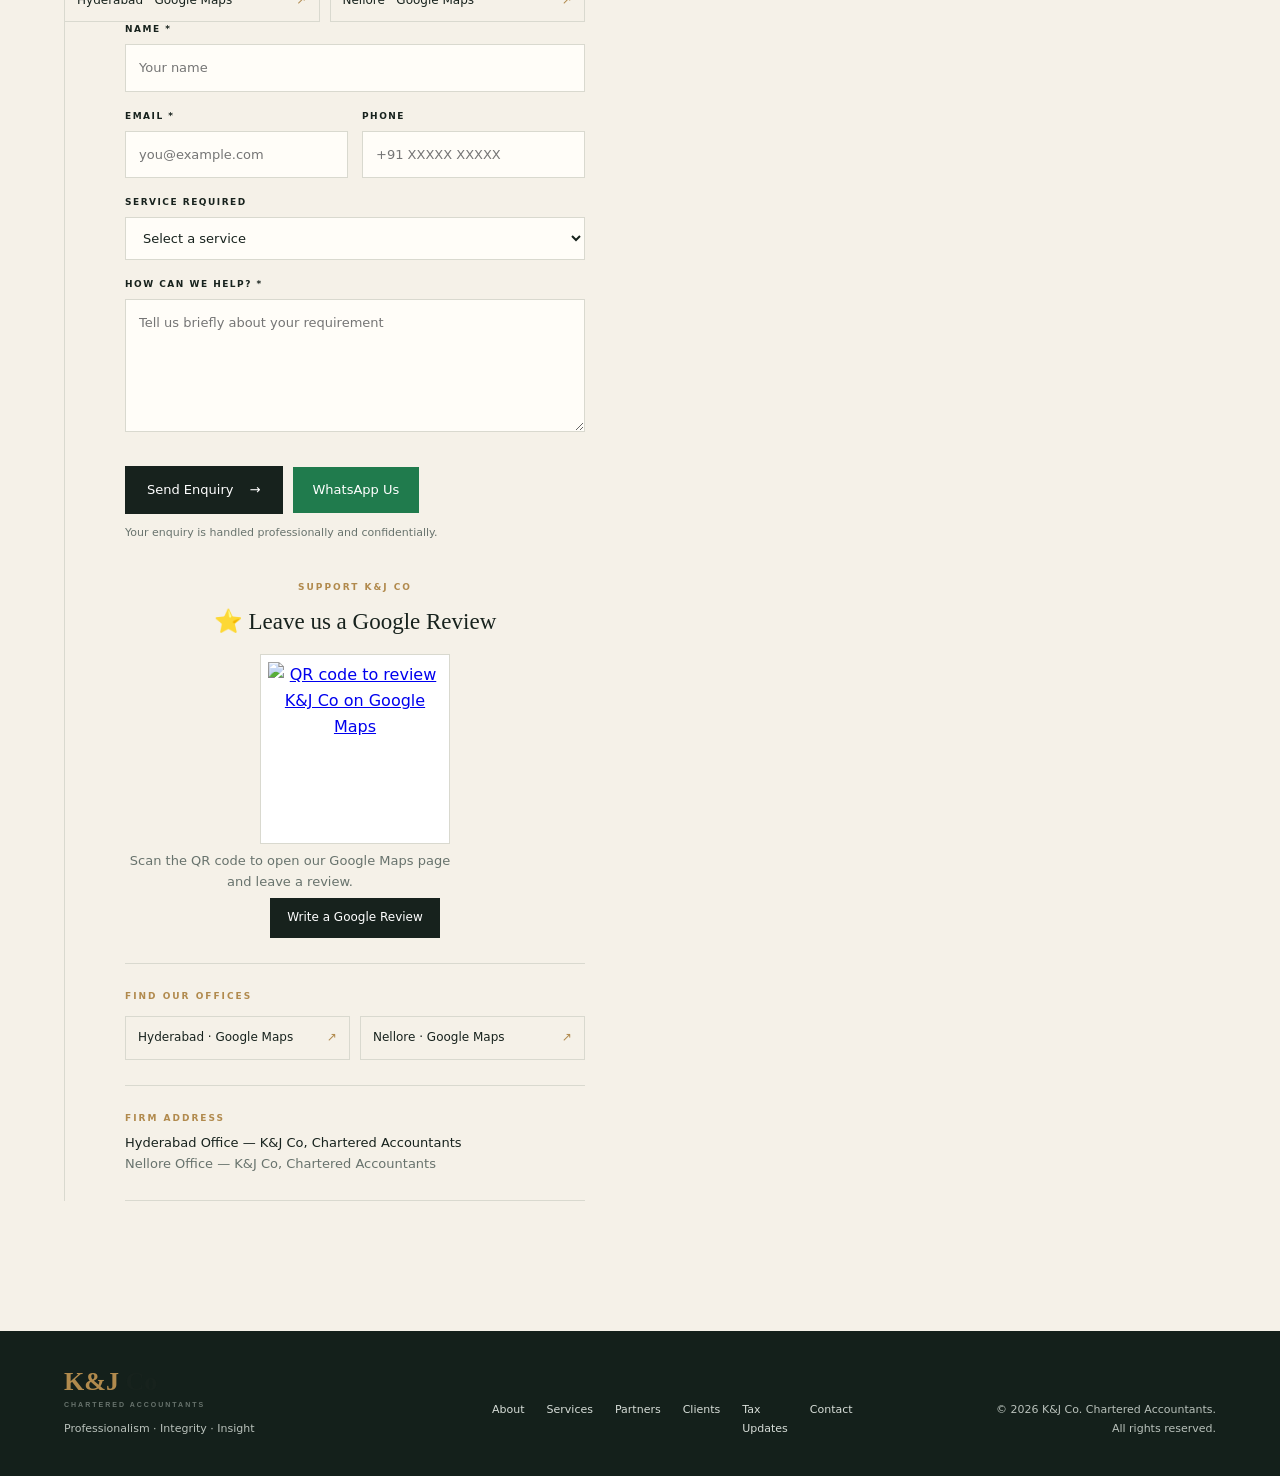
==== commit 2adb0c3e: "feat: use uploaded India map with office pointers" ====
--- a/index.html
+++ b/index.html
@@ -23,7 +23,7 @@
 <section id="why-us" class="section dark"><div class="container"><div class="section-head dark-head"><div><p class="eyebrow">WHY K&J CO</p><h2>Professional advice.<br><em>Human approach.</em></h2></div><p>We believe good professional service should be technically sound, easy to understand and useful in the real world.</p></div><div class="pillars"><div><strong>01</strong><h3>Professional</h3><p>High standards, disciplined execution and attention to detail in every engagement.</p></div><div><strong>02</strong><h3>Personal</h3><p>Responsive communication and direct access to the professionals handling your work.</p></div><div><strong>03</strong><h3>Practical</h3><p>Clear recommendations designed to help you take action, not just complete compliance.</p></div></div></div></section>
 <section class="section process"><div class="container"><div class="section-head compact"><div><p class="eyebrow">HOW WE WORK</p><h2>Simple. Clear.<br><em>Professional.</em></h2></div></div><div class="process-grid"><div><span>01</span><h3>Understand</h3><p>We listen to your requirement and understand the business context.</p></div><div><span>02</span><h3>Plan</h3><p>We identify the right scope, priorities and compliance requirements.</p></div><div><span>03</span><h3>Execute</h3><p>We deliver the agreed work with care, accuracy and timely communication.</p></div><div><span>04</span><h3>Advise</h3><p>We highlight practical actions and opportunities beyond the immediate task.</p></div></div></div></section>
 <section class="cta-band"><div class="container cta-inner"><div><p class="eyebrow">READY WHEN YOU ARE</p><h2>Have a financial or compliance requirement?</h2><p>Let’s have a conversation about how K&J Co can help.</p></div><a class="btn light" href="#contact">Book a consultation <span>↗</span></a></div></section>
-<section id="contact" class="section contact"><div class="container contact-grid"><div class="contact-intro"><p class="eyebrow">GET IN TOUCH</p><h2>Let's discuss<br><em>your requirements.</em></h2><p>Tell us what you need help with. We’ll get back to you as soon as possible.</p><div class="contact-mini"><div><span>CALL</span><a href="tel:+918712313183">+91 87123 13183</a></div><div><span>EMAIL</span><a href="mailto:caakashjupulli@gmail.com">caakashjupulli@gmail.com</a></div></div><div class="contact-location-map"><small>OUR OFFICES</small><div class="mini-india-map" role="img" aria-label="Political map of India showing K&J Co offices in Hyderabad and Nellore"><img src="https://thumb.wikimedia.org/wikipedia/commons/thumb/d/dc/India_location_map.svg/960px-India_location_map.svg.png" alt="Political map of India with K&J Co office markers" loading="lazy"><a class="mini-marker mini-hyd" href="https://maps.app.goo.gl/TD8KUza9fefw9qFP9" target="_blank" rel="noopener" aria-label="Hyderabad office"><i></i><b>Hyderabad</b></a><a class="mini-marker mini-nel" href="https://www.google.com/maps/search/?api=1&query=K%26J%20Co%20Chartered%20Accountants%20Nellore%20Andhra%20Pradesh" target="_blank" rel="noopener" aria-label="Nellore office"><i></i><b>Nellore</b></a></div></div></div><div class="contact-box"><form class="contact-form" action="https://formsubmit.co/caakashjupulli@gmail.com" method="POST"><input type="hidden" name="_subject" value="New enquiry from K&J Co website"><input type="hidden" name="_captcha" value="true"><input type="hidden" name="_template" value="table"><input type="hidden" name="_url" value="https://venkatasivaakash-spec.github.io/kj-co-website/"><input type="hidden" name="_next" value="https://venkatasivaakash-spec.github.io/kj-co-website/thank-you.html"><div class="form-row"><label for="name">NAME *</label><input id="name" name="name" type="text" placeholder="Your name" required></div><div class="form-row split"><div><label for="email">EMAIL *</label><input id="email" name="email" type="email" placeholder="you@example.com" required></div><div><label for="phone">PHONE</label><input id="phone" name="phone" type="tel" placeholder="+91 XXXXX XXXXX"></div></div><div class="form-row"><label for="service">SERVICE REQUIRED</label><select id="service" name="service"><option value="">Select a service</option><option>Audit & Assurance</option><option>Taxation</option><option>GST Services</option><option>Accounting</option><option>Corporate & Compliance</option><option>Advisory</option><option>Other</option></select></div><div class="form-row"><label for="message">HOW CAN WE HELP? *</label><textarea id="message" name="message" rows="5" placeholder="Tell us briefly about your requirement" required></textarea></div><button class="form-submit" type="submit">Send Enquiry <span>→</span></button><a class="whatsapp-btn" href="https://wa.me/918712313183?text=Hello%20K%26J%20Co%2C%20I%20would%20like%20to%20discuss%20a%20professional%20requirement." target="_blank" rel="noopener">WhatsApp Us</a><p class="form-note">Your enquiry is handled professionally and confidentially.</p></form><div class="contact-details"><div class="review-box"><small>SUPPORT K&J CO</small><h3>⭐ Leave us a Google Review</h3><a class="review-qr" href="https://maps.app.goo.gl/BnRa2y58S9nLq9ie9" target="_blank" rel="noopener"><img src="https://api.qrserver.com/v1/create-qr-code/?size=220x220&data=https%3A%2F%2Fmaps.app.goo.gl%2FBnRa2y58S9nLq9ie9" alt="QR code to review K&J Co on Google Maps"></a><p>Scan the QR code to open our Google Maps page and leave a review.</p><a class="review-link" href="https://maps.app.goo.gl/BnRa2y58S9nLq9ie9" target="_blank" rel="noopener">Write a Google Review</a></div><div class="map-links"><small>FIND OUR OFFICES</small><div class="map-buttons"><a href="https://maps.app.goo.gl/TD8KUza9fefw9qFP9" target="_blank" rel="noopener">Hyderabad · Google Maps <span>↗</span></a><a href="https://www.google.com/maps/search/?api=1&query=K%26J%20Co%20Chartered%20Accountants%20Nellore%20Andhra%20Pradesh" target="_blank" rel="noopener">Nellore · Google Maps <span>↗</span></a></div></div><div><small>FIRM ADDRESS</small><p><a href="https://maps.app.goo.gl/TD8KUza9fefw9qFP9" target="_blank" rel="noopener">Hyderabad Office — K&J Co, Chartered Accountants</a><br>Nellore Office — K&J Co, Chartered Accountants</p></div></div></div></div></section>
+<section id="contact" class="section contact"><div class="container contact-grid"><div class="contact-intro"><p class="eyebrow">GET IN TOUCH</p><h2>Let's discuss<br><em>your requirements.</em></h2><p>Tell us what you need help with. We’ll get back to you as soon as possible.</p><div class="contact-mini"><div><span>CALL</span><a href="tel:+918712313183">+91 87123 13183</a></div><div><span>EMAIL</span><a href="mailto:caakashjupulli@gmail.com">caakashjupulli@gmail.com</a></div></div><div class="contact-location-map"><small>OUR OFFICES</small><div class="mini-india-map"><img src="[data-uri]" alt="India map showing K&J Co offices in Hyderabad and Nellore"></div><div class="map-buttons"><a href="https://maps.app.goo.gl/TD8KUza9fefw9qFP9" target="_blank" rel="noopener">Hyderabad · Google Maps <span>↗</span></a><a href="https://www.google.com/maps/search/?api=1&query=K%26J%20Co%20Chartered%20Accountants%20Nellore%20Andhra%20Pradesh" target="_blank" rel="noopener">Nellore · Google Maps <span>↗</span></a></div></div><div class="contact-box"><form class="contact-form" action="https://formsubmit.co/caakashjupulli@gmail.com" method="POST"><input type="hidden" name="_subject" value="New enquiry from K&J Co website"><input type="hidden" name="_captcha" value="true"><input type="hidden" name="_template" value="table"><input type="hidden" name="_url" value="https://venkatasivaakash-spec.github.io/kj-co-website/"><input type="hidden" name="_next" value="https://venkatasivaakash-spec.github.io/kj-co-website/thank-you.html"><div class="form-row"><label for="name">NAME *</label><input id="name" name="name" type="text" placeholder="Your name" required></div><div class="form-row split"><div><label for="email">EMAIL *</label><input id="email" name="email" type="email" placeholder="you@example.com" required></div><div><label for="phone">PHONE</label><input id="phone" name="phone" type="tel" placeholder="+91 XXXXX XXXXX"></div></div><div class="form-row"><label for="service">SERVICE REQUIRED</label><select id="service" name="service"><option value="">Select a service</option><option>Audit & Assurance</option><option>Taxation</option><option>GST Services</option><option>Accounting</option><option>Corporate & Compliance</option><option>Advisory</option><option>Other</option></select></div><div class="form-row"><label for="message">HOW CAN WE HELP? *</label><textarea id="message" name="message" rows="5" placeholder="Tell us briefly about your requirement" required></textarea></div><button class="form-submit" type="submit">Send Enquiry <span>→</span></button><a class="whatsapp-btn" href="https://wa.me/918712313183?text=Hello%20K%26J%20Co%2C%20I%20would%20like%20to%20discuss%20a%20professional%20requirement." target="_blank" rel="noopener">WhatsApp Us</a><p class="form-note">Your enquiry is handled professionally and confidentially.</p></form><div class="contact-details"><div class="review-box"><small>SUPPORT K&J CO</small><h3>⭐ Leave us a Google Review</h3><a class="review-qr" href="https://maps.app.goo.gl/BnRa2y58S9nLq9ie9" target="_blank" rel="noopener"><img src="https://api.qrserver.com/v1/create-qr-code/?size=220x220&data=https%3A%2F%2Fmaps.app.goo.gl%2FBnRa2y58S9nLq9ie9" alt="QR code to review K&J Co on Google Maps"></a><p>Scan the QR code to open our Google Maps page and leave a review.</p><a class="review-link" href="https://maps.app.goo.gl/BnRa2y58S9nLq9ie9" target="_blank" rel="noopener">Write a Google Review</a></div><div class="map-links"><small>FIND OUR OFFICES</small><div class="map-buttons"><a href="https://maps.app.goo.gl/TD8KUza9fefw9qFP9" target="_blank" rel="noopener">Hyderabad · Google Maps <span>↗</span></a><a href="https://www.google.com/maps/search/?api=1&query=K%26J%20Co%20Chartered%20Accountants%20Nellore%20Andhra%20Pradesh" target="_blank" rel="noopener">Nellore · Google Maps <span>↗</span></a></div></div><div><small>FIRM ADDRESS</small><p><a href="https://maps.app.goo.gl/TD8KUza9fefw9qFP9" target="_blank" rel="noopener">Hyderabad Office — K&J Co, Chartered Accountants</a><br>Nellore Office — K&J Co, Chartered Accountants</p></div></div></div></div></section>
 </main>
 <footer><div class="container footer-grid"><div><div class="logo"><span>K&J</span> Co <small>CHARTERED ACCOUNTANTS</small></div><p>Professionalism · Integrity · Insight</p></div><div class="footer-links"><a href="#about">About</a><a href="#services">Services</a><a href="#partners">Partners</a><a href="clients.html">Clients</a><a href="tax-updates.html">Tax Updates</a><a href="#contact">Contact</a></div><p class="copyright">© 2026 K&J Co. Chartered Accountants.<br>All rights reserved.</p></div></footer>
 <a class="floating-wa" href="https://wa.me/918712313183?text=Hello%20K%26J%20Co%2C%20I%20would%20like%20to%20discuss%20a%20professional%20requirement." target="_blank" rel="noopener" aria-label="Chat with K&J Co on WhatsApp">⌕<span>WhatsApp</span></a>
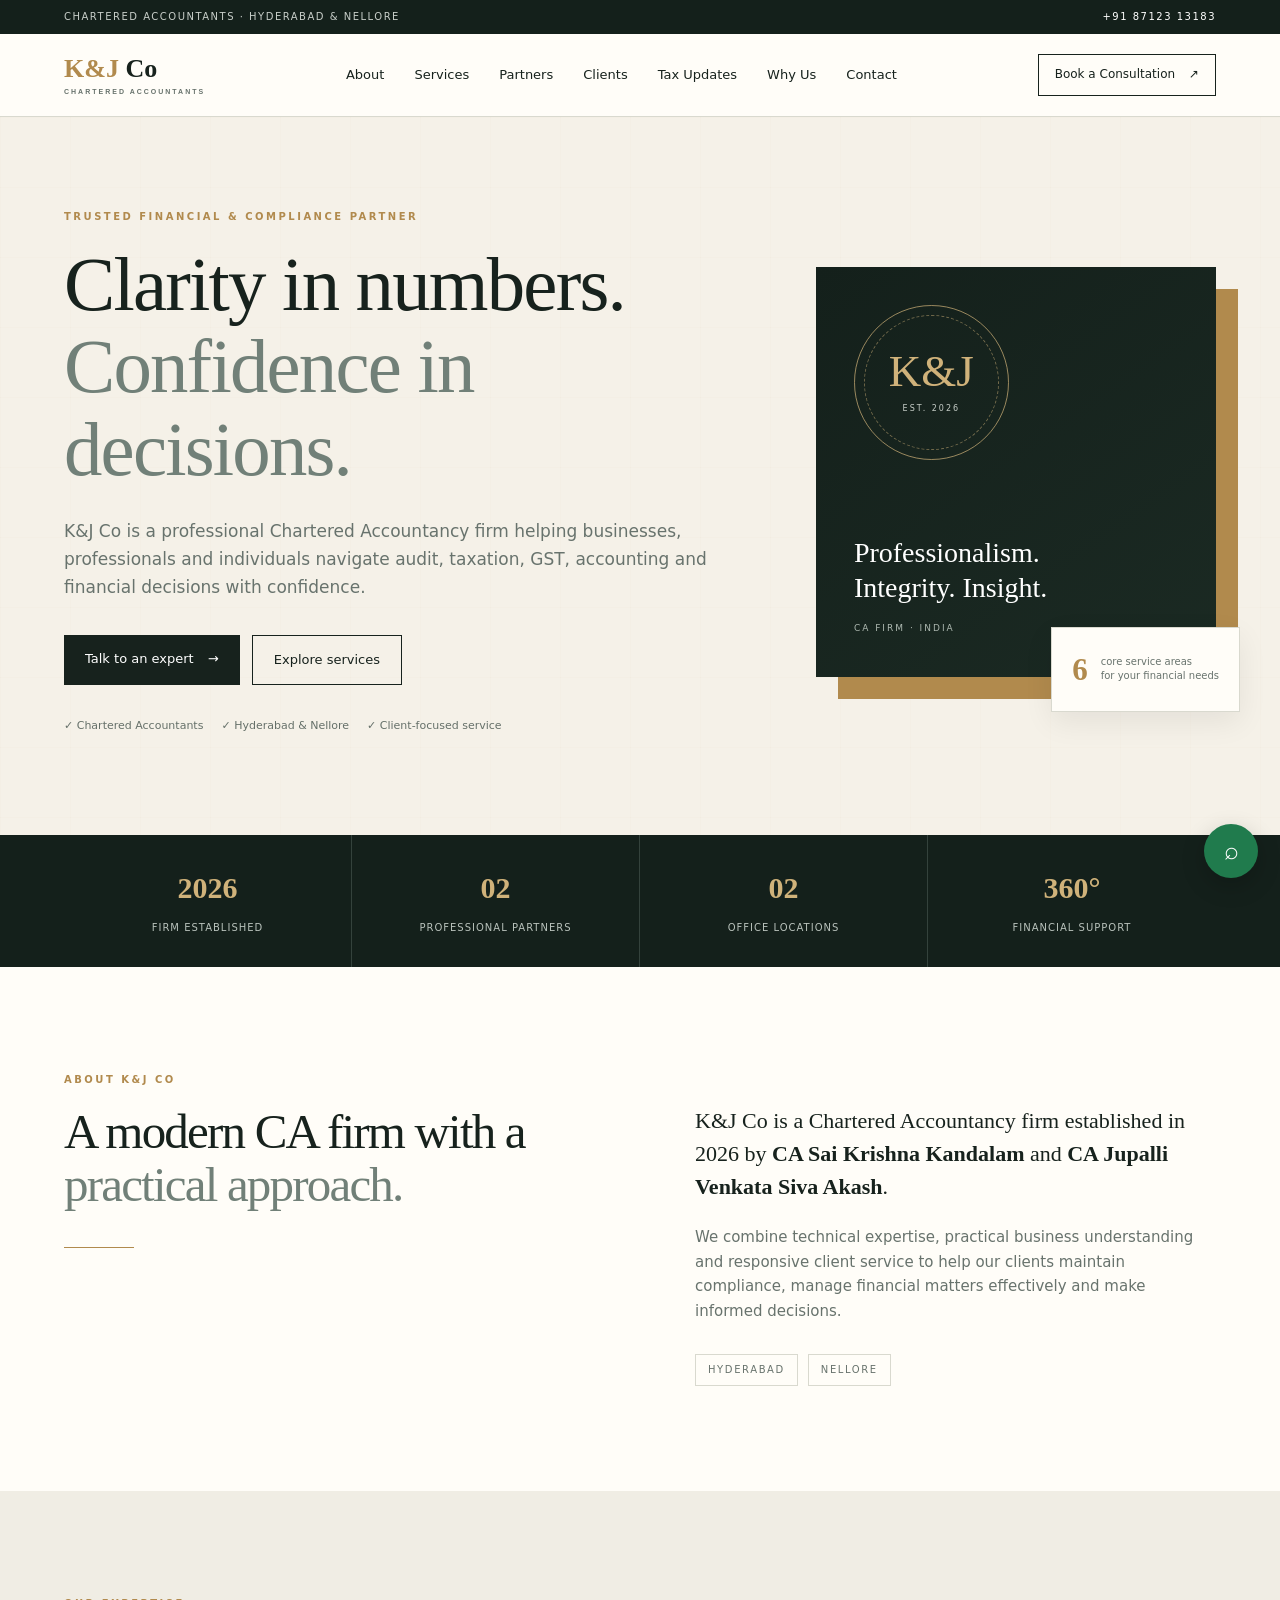
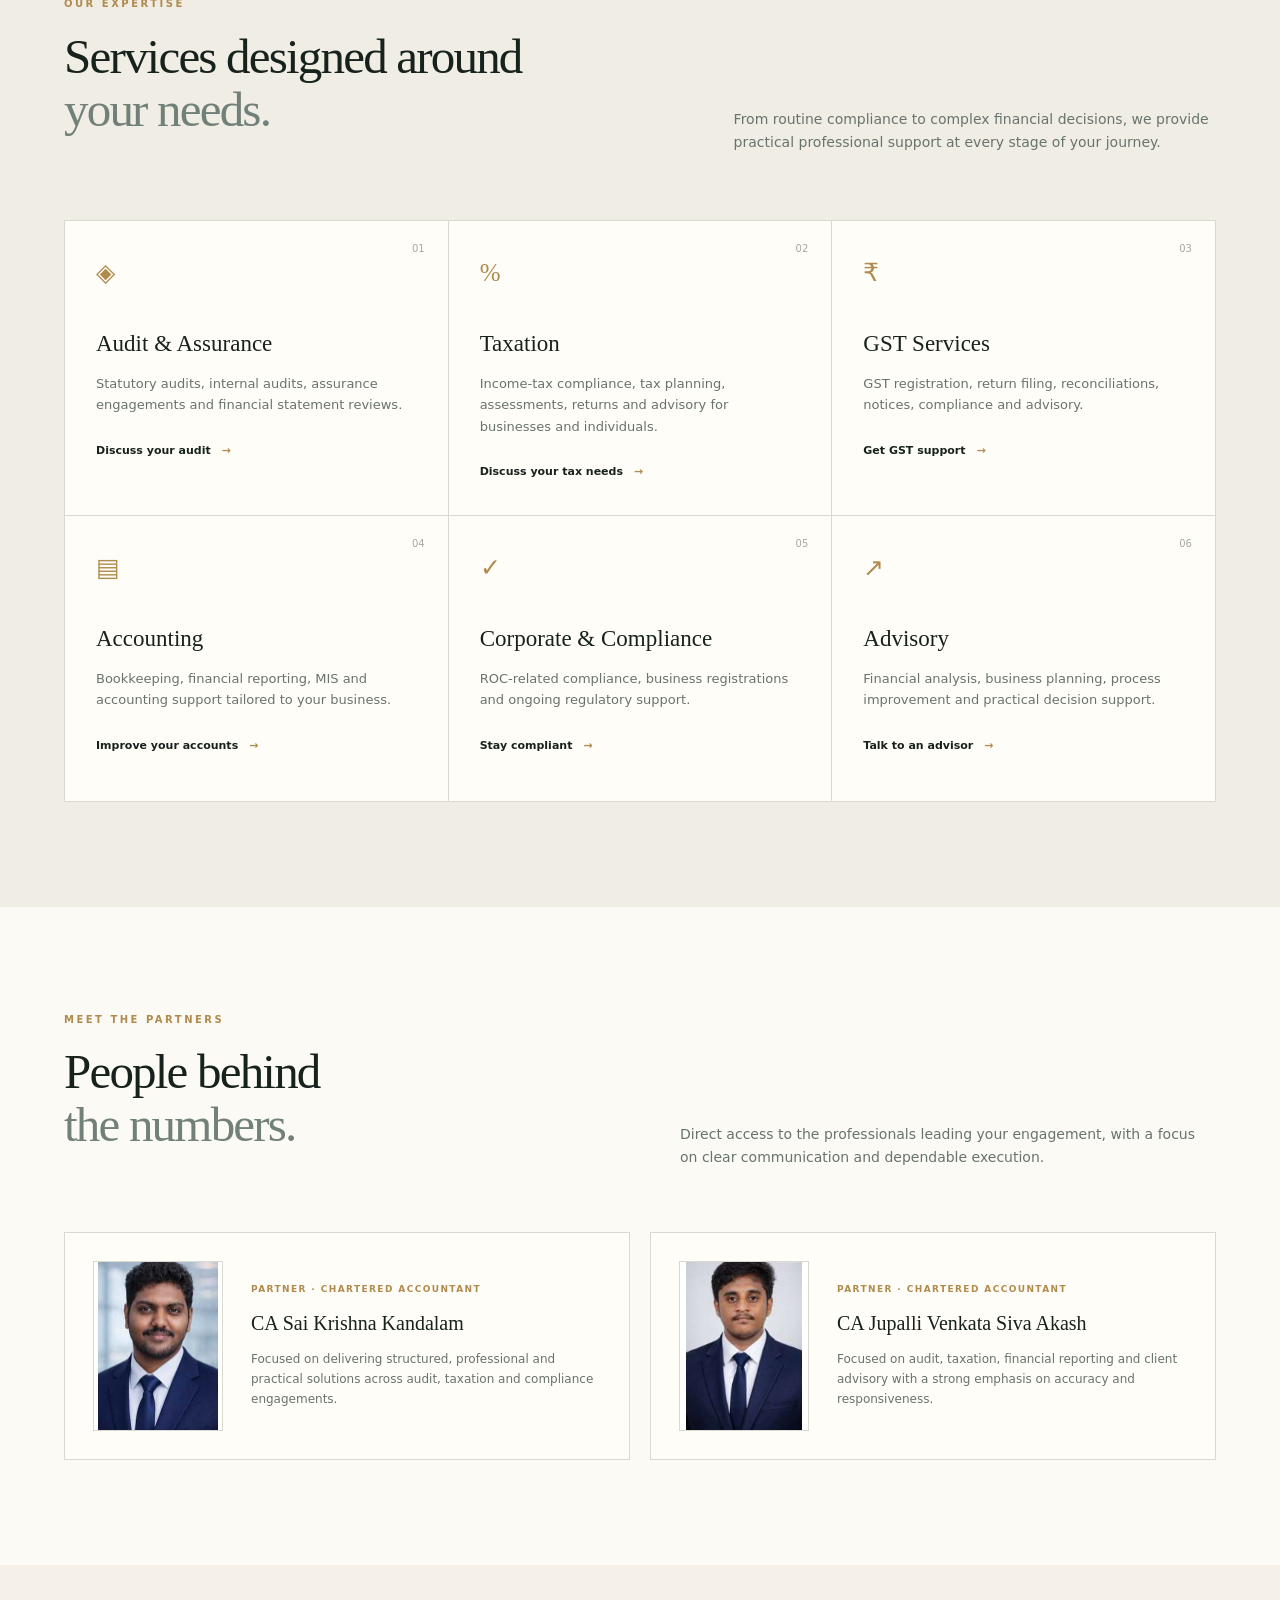
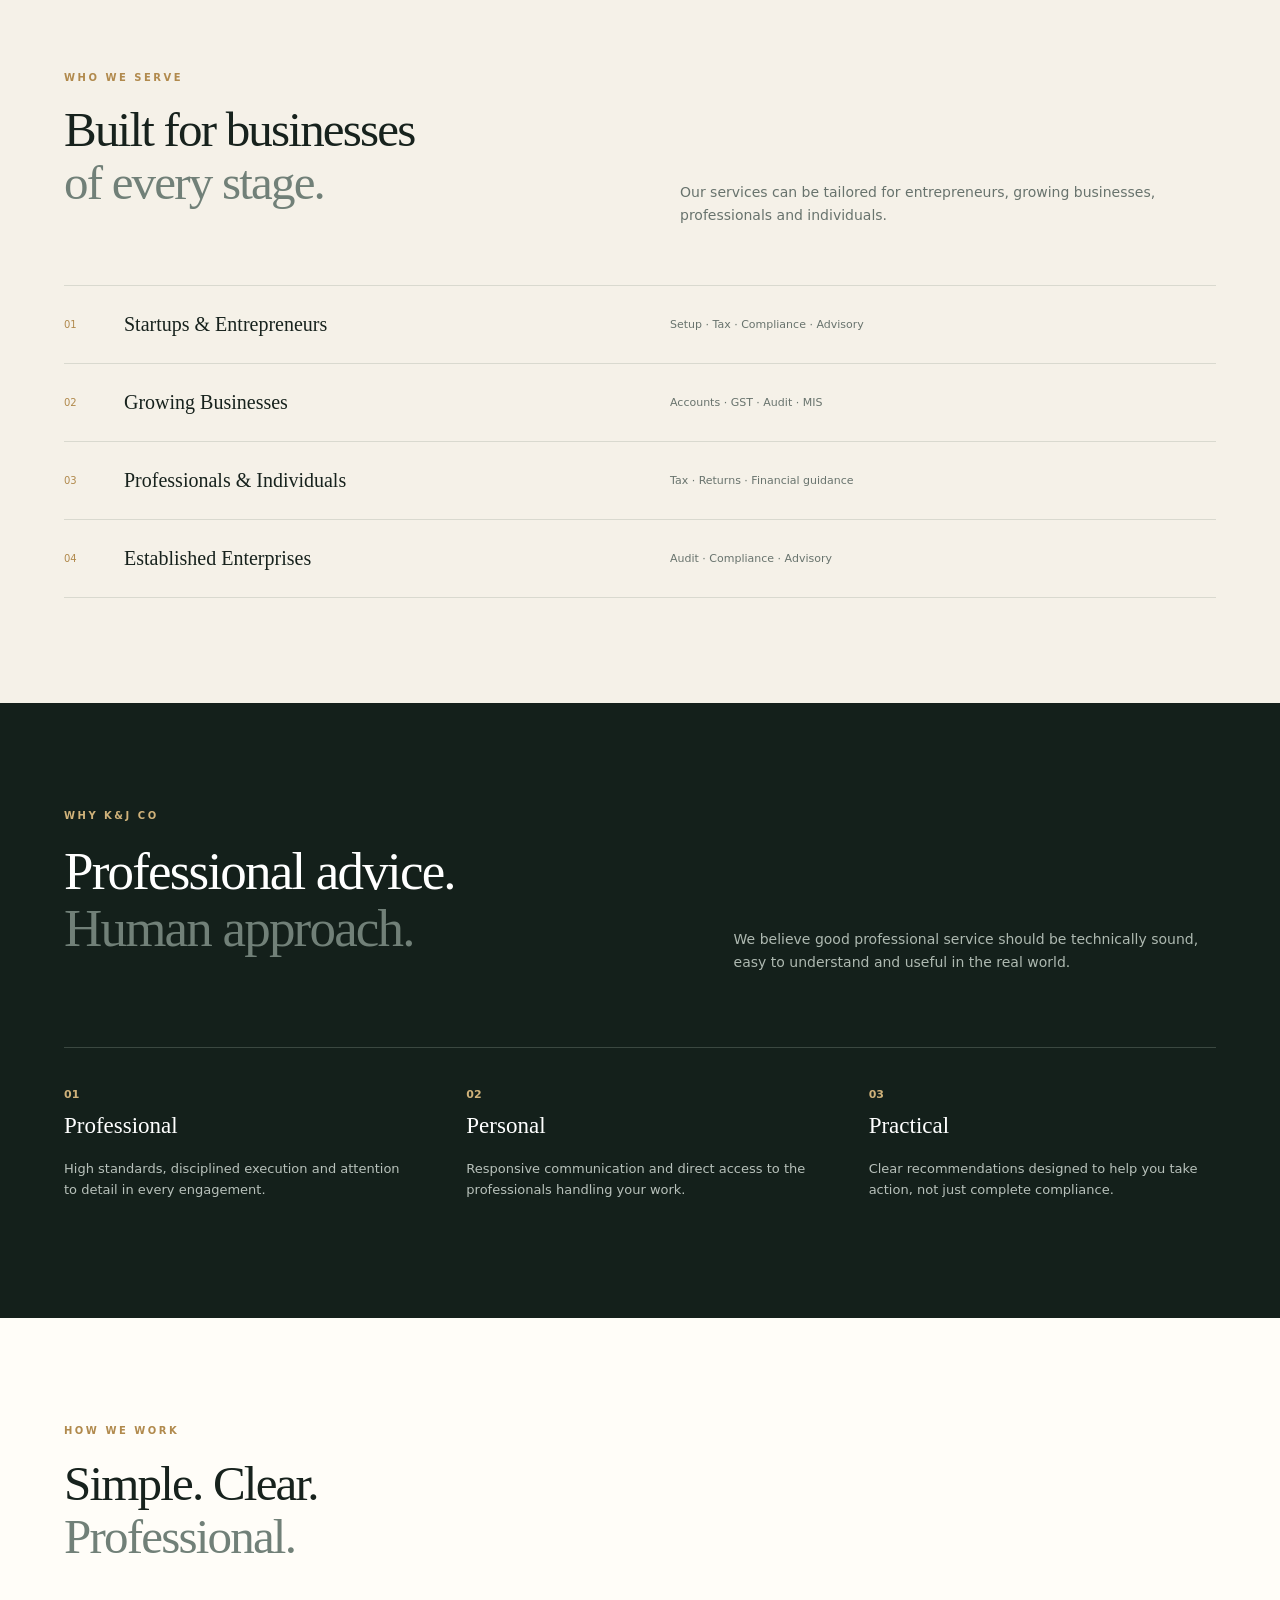
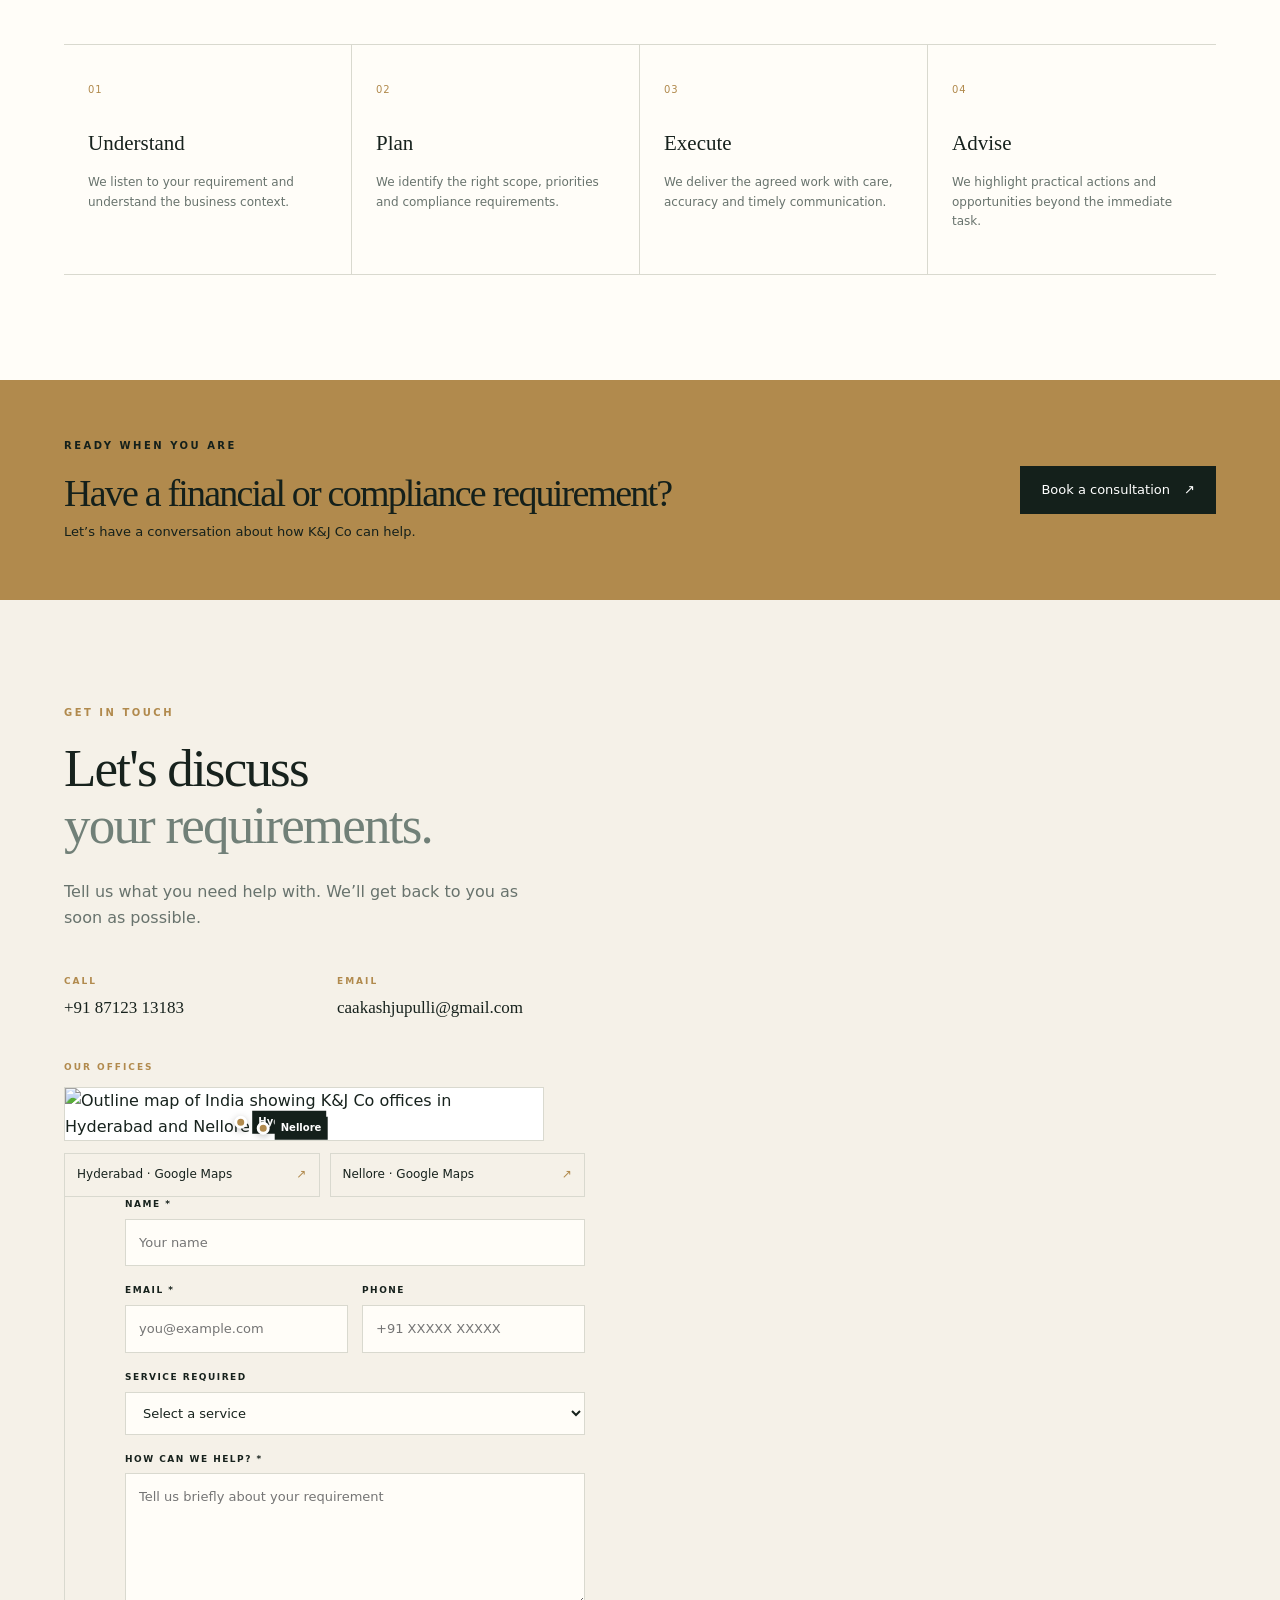
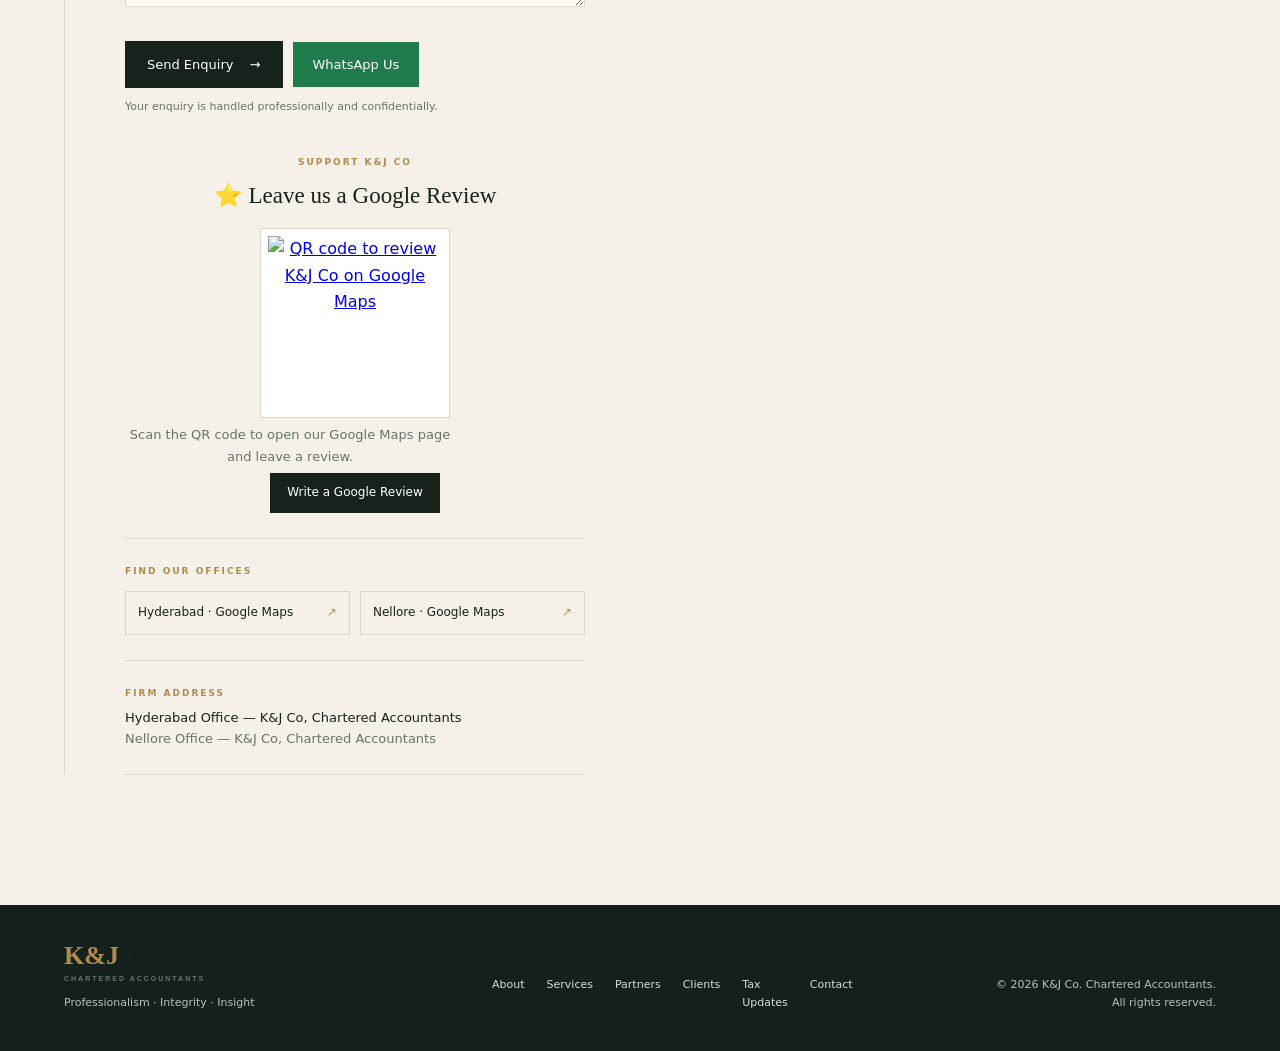
==== commit 3e596c5b: "fix: display full India office map with location markers" ====
--- a/index.html
+++ b/index.html
@@ -23,7 +23,11 @@
 <section id="why-us" class="section dark"><div class="container"><div class="section-head dark-head"><div><p class="eyebrow">WHY K&J CO</p><h2>Professional advice.<br><em>Human approach.</em></h2></div><p>We believe good professional service should be technically sound, easy to understand and useful in the real world.</p></div><div class="pillars"><div><strong>01</strong><h3>Professional</h3><p>High standards, disciplined execution and attention to detail in every engagement.</p></div><div><strong>02</strong><h3>Personal</h3><p>Responsive communication and direct access to the professionals handling your work.</p></div><div><strong>03</strong><h3>Practical</h3><p>Clear recommendations designed to help you take action, not just complete compliance.</p></div></div></div></section>
 <section class="section process"><div class="container"><div class="section-head compact"><div><p class="eyebrow">HOW WE WORK</p><h2>Simple. Clear.<br><em>Professional.</em></h2></div></div><div class="process-grid"><div><span>01</span><h3>Understand</h3><p>We listen to your requirement and understand the business context.</p></div><div><span>02</span><h3>Plan</h3><p>We identify the right scope, priorities and compliance requirements.</p></div><div><span>03</span><h3>Execute</h3><p>We deliver the agreed work with care, accuracy and timely communication.</p></div><div><span>04</span><h3>Advise</h3><p>We highlight practical actions and opportunities beyond the immediate task.</p></div></div></div></section>
 <section class="cta-band"><div class="container cta-inner"><div><p class="eyebrow">READY WHEN YOU ARE</p><h2>Have a financial or compliance requirement?</h2><p>Let’s have a conversation about how K&J Co can help.</p></div><a class="btn light" href="#contact">Book a consultation <span>↗</span></a></div></section>
-<section id="contact" class="section contact"><div class="container contact-grid"><div class="contact-intro"><p class="eyebrow">GET IN TOUCH</p><h2>Let's discuss<br><em>your requirements.</em></h2><p>Tell us what you need help with. We’ll get back to you as soon as possible.</p><div class="contact-mini"><div><span>CALL</span><a href="tel:+918712313183">+91 87123 13183</a></div><div><span>EMAIL</span><a href="mailto:caakashjupulli@gmail.com">caakashjupulli@gmail.com</a></div></div><div class="contact-location-map"><small>OUR OFFICES</small><div class="mini-india-map"><img src="[data-uri]" alt="India map showing K&J Co offices in Hyderabad and Nellore"></div><div class="map-buttons"><a href="https://maps.app.goo.gl/TD8KUza9fefw9qFP9" target="_blank" rel="noopener">Hyderabad · Google Maps <span>↗</span></a><a href="https://www.google.com/maps/search/?api=1&query=K%26J%20Co%20Chartered%20Accountants%20Nellore%20Andhra%20Pradesh" target="_blank" rel="noopener">Nellore · Google Maps <span>↗</span></a></div></div><div class="contact-box"><form class="contact-form" action="https://formsubmit.co/caakashjupulli@gmail.com" method="POST"><input type="hidden" name="_subject" value="New enquiry from K&J Co website"><input type="hidden" name="_captcha" value="true"><input type="hidden" name="_template" value="table"><input type="hidden" name="_url" value="https://venkatasivaakash-spec.github.io/kj-co-website/"><input type="hidden" name="_next" value="https://venkatasivaakash-spec.github.io/kj-co-website/thank-you.html"><div class="form-row"><label for="name">NAME *</label><input id="name" name="name" type="text" placeholder="Your name" required></div><div class="form-row split"><div><label for="email">EMAIL *</label><input id="email" name="email" type="email" placeholder="you@example.com" required></div><div><label for="phone">PHONE</label><input id="phone" name="phone" type="tel" placeholder="+91 XXXXX XXXXX"></div></div><div class="form-row"><label for="service">SERVICE REQUIRED</label><select id="service" name="service"><option value="">Select a service</option><option>Audit & Assurance</option><option>Taxation</option><option>GST Services</option><option>Accounting</option><option>Corporate & Compliance</option><option>Advisory</option><option>Other</option></select></div><div class="form-row"><label for="message">HOW CAN WE HELP? *</label><textarea id="message" name="message" rows="5" placeholder="Tell us briefly about your requirement" required></textarea></div><button class="form-submit" type="submit">Send Enquiry <span>→</span></button><a class="whatsapp-btn" href="https://wa.me/918712313183?text=Hello%20K%26J%20Co%2C%20I%20would%20like%20to%20discuss%20a%20professional%20requirement." target="_blank" rel="noopener">WhatsApp Us</a><p class="form-note">Your enquiry is handled professionally and confidentially.</p></form><div class="contact-details"><div class="review-box"><small>SUPPORT K&J CO</small><h3>⭐ Leave us a Google Review</h3><a class="review-qr" href="https://maps.app.goo.gl/BnRa2y58S9nLq9ie9" target="_blank" rel="noopener"><img src="https://api.qrserver.com/v1/create-qr-code/?size=220x220&data=https%3A%2F%2Fmaps.app.goo.gl%2FBnRa2y58S9nLq9ie9" alt="QR code to review K&J Co on Google Maps"></a><p>Scan the QR code to open our Google Maps page and leave a review.</p><a class="review-link" href="https://maps.app.goo.gl/BnRa2y58S9nLq9ie9" target="_blank" rel="noopener">Write a Google Review</a></div><div class="map-links"><small>FIND OUR OFFICES</small><div class="map-buttons"><a href="https://maps.app.goo.gl/TD8KUza9fefw9qFP9" target="_blank" rel="noopener">Hyderabad · Google Maps <span>↗</span></a><a href="https://www.google.com/maps/search/?api=1&query=K%26J%20Co%20Chartered%20Accountants%20Nellore%20Andhra%20Pradesh" target="_blank" rel="noopener">Nellore · Google Maps <span>↗</span></a></div></div><div><small>FIRM ADDRESS</small><p><a href="https://maps.app.goo.gl/TD8KUza9fefw9qFP9" target="_blank" rel="noopener">Hyderabad Office — K&J Co, Chartered Accountants</a><br>Nellore Office — K&J Co, Chartered Accountants</p></div></div></div></div></section>
+<section id="contact" class="section contact"><div class="container contact-grid"><div class="contact-intro"><p class="eyebrow">GET IN TOUCH</p><h2>Let's discuss<br><em>your requirements.</em></h2><p>Tell us what you need help with. We’ll get back to you as soon as possible.</p><div class="contact-mini"><div><span>CALL</span><a href="tel:+918712313183">+91 87123 13183</a></div><div><span>EMAIL</span><a href="mailto:caakashjupulli@gmail.com">caakashjupulli@gmail.com</a></div></div><div class="contact-location-map"><small>OUR OFFICES</small><div class="mini-india-map">
+<img src="https://upload.wikimedia.org/wikipedia/commons/b/b4/India_outline.svg" alt="Outline map of India showing K&J Co offices in Hyderabad and Nellore" loading="lazy">
+<a class="mini-marker mini-hyd" href="https://maps.app.goo.gl/TD8KUza9fefw9qFP9" target="_blank" rel="noopener" aria-label="Hyderabad office"><i></i><b>Hyderabad</b></a>
+<a class="mini-marker mini-nel" href="https://www.google.com/maps/search/?api=1&query=K%26J%20Co%20Chartered%20Accountants%20Nellore%20Andhra%20Pradesh" target="_blank" rel="noopener" aria-label="Nellore office"><i></i><b>Nellore</b></a>
+</div><div class="map-buttons"><a href="https://maps.app.goo.gl/TD8KUza9fefw9qFP9" target="_blank" rel="noopener">Hyderabad · Google Maps <span>↗</span></a><a href="https://www.google.com/maps/search/?api=1&query=K%26J%20Co%20Chartered%20Accountants%20Nellore%20Andhra%20Pradesh" target="_blank" rel="noopener">Nellore · Google Maps <span>↗</span></a></div></div><div class="contact-box"><form class="contact-form" action="https://formsubmit.co/caakashjupulli@gmail.com" method="POST"><input type="hidden" name="_subject" value="New enquiry from K&J Co website"><input type="hidden" name="_captcha" value="true"><input type="hidden" name="_template" value="table"><input type="hidden" name="_url" value="https://venkatasivaakash-spec.github.io/kj-co-website/"><input type="hidden" name="_next" value="https://venkatasivaakash-spec.github.io/kj-co-website/thank-you.html"><div class="form-row"><label for="name">NAME *</label><input id="name" name="name" type="text" placeholder="Your name" required></div><div class="form-row split"><div><label for="email">EMAIL *</label><input id="email" name="email" type="email" placeholder="you@example.com" required></div><div><label for="phone">PHONE</label><input id="phone" name="phone" type="tel" placeholder="+91 XXXXX XXXXX"></div></div><div class="form-row"><label for="service">SERVICE REQUIRED</label><select id="service" name="service"><option value="">Select a service</option><option>Audit & Assurance</option><option>Taxation</option><option>GST Services</option><option>Accounting</option><option>Corporate & Compliance</option><option>Advisory</option><option>Other</option></select></div><div class="form-row"><label for="message">HOW CAN WE HELP? *</label><textarea id="message" name="message" rows="5" placeholder="Tell us briefly about your requirement" required></textarea></div><button class="form-submit" type="submit">Send Enquiry <span>→</span></button><a class="whatsapp-btn" href="https://wa.me/918712313183?text=Hello%20K%26J%20Co%2C%20I%20would%20like%20to%20discuss%20a%20professional%20requirement." target="_blank" rel="noopener">WhatsApp Us</a><p class="form-note">Your enquiry is handled professionally and confidentially.</p></form><div class="contact-details"><div class="review-box"><small>SUPPORT K&J CO</small><h3>⭐ Leave us a Google Review</h3><a class="review-qr" href="https://maps.app.goo.gl/BnRa2y58S9nLq9ie9" target="_blank" rel="noopener"><img src="https://api.qrserver.com/v1/create-qr-code/?size=220x220&data=https%3A%2F%2Fmaps.app.goo.gl%2FBnRa2y58S9nLq9ie9" alt="QR code to review K&J Co on Google Maps"></a><p>Scan the QR code to open our Google Maps page and leave a review.</p><a class="review-link" href="https://maps.app.goo.gl/BnRa2y58S9nLq9ie9" target="_blank" rel="noopener">Write a Google Review</a></div><div class="map-links"><small>FIND OUR OFFICES</small><div class="map-buttons"><a href="https://maps.app.goo.gl/TD8KUza9fefw9qFP9" target="_blank" rel="noopener">Hyderabad · Google Maps <span>↗</span></a><a href="https://www.google.com/maps/search/?api=1&query=K%26J%20Co%20Chartered%20Accountants%20Nellore%20Andhra%20Pradesh" target="_blank" rel="noopener">Nellore · Google Maps <span>↗</span></a></div></div><div><small>FIRM ADDRESS</small><p><a href="https://maps.app.goo.gl/TD8KUza9fefw9qFP9" target="_blank" rel="noopener">Hyderabad Office — K&J Co, Chartered Accountants</a><br>Nellore Office — K&J Co, Chartered Accountants</p></div></div></div></div></section>
 </main>
 <footer><div class="container footer-grid"><div><div class="logo"><span>K&J</span> Co <small>CHARTERED ACCOUNTANTS</small></div><p>Professionalism · Integrity · Insight</p></div><div class="footer-links"><a href="#about">About</a><a href="#services">Services</a><a href="#partners">Partners</a><a href="clients.html">Clients</a><a href="tax-updates.html">Tax Updates</a><a href="#contact">Contact</a></div><p class="copyright">© 2026 K&J Co. Chartered Accountants.<br>All rights reserved.</p></div></footer>
 <a class="floating-wa" href="https://wa.me/918712313183?text=Hello%20K%26J%20Co%2C%20I%20would%20like%20to%20discuss%20a%20professional%20requirement." target="_blank" rel="noopener" aria-label="Chat with K&J Co on WhatsApp">⌕<span>WhatsApp</span></a>
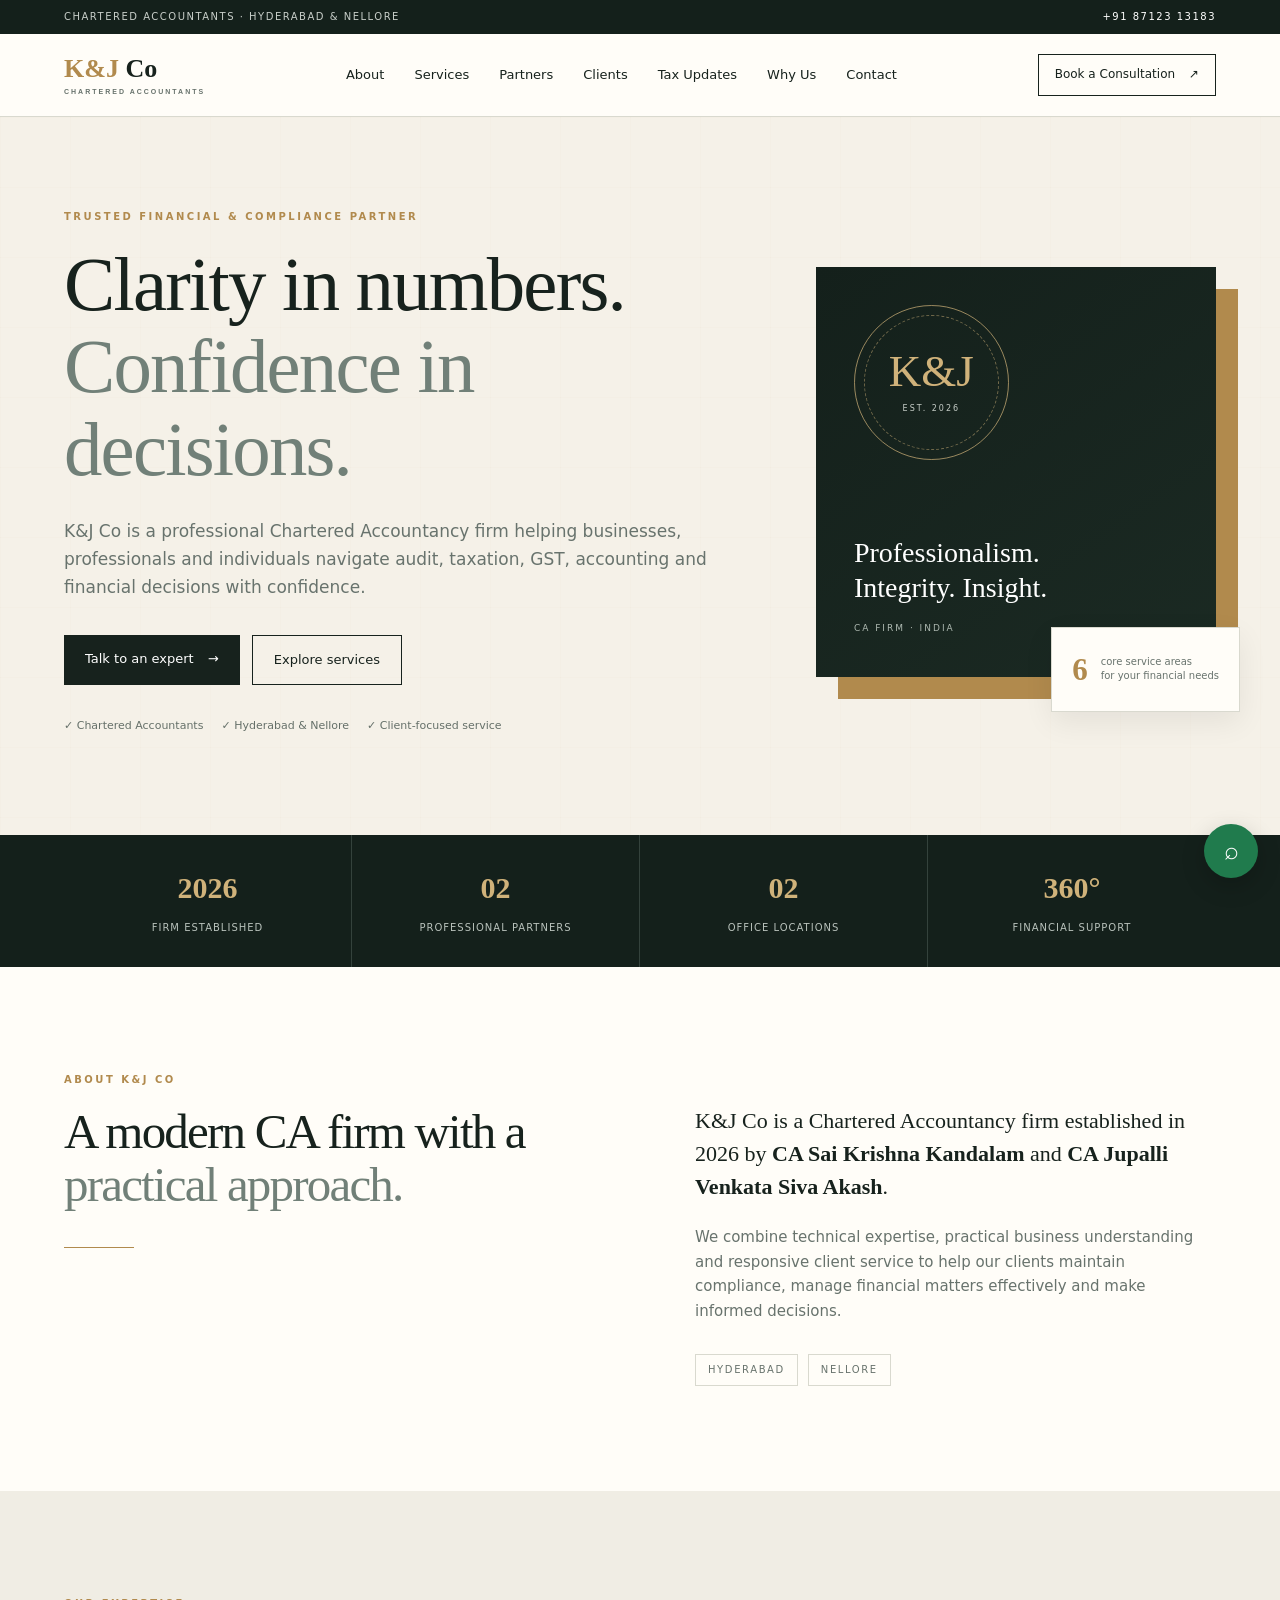
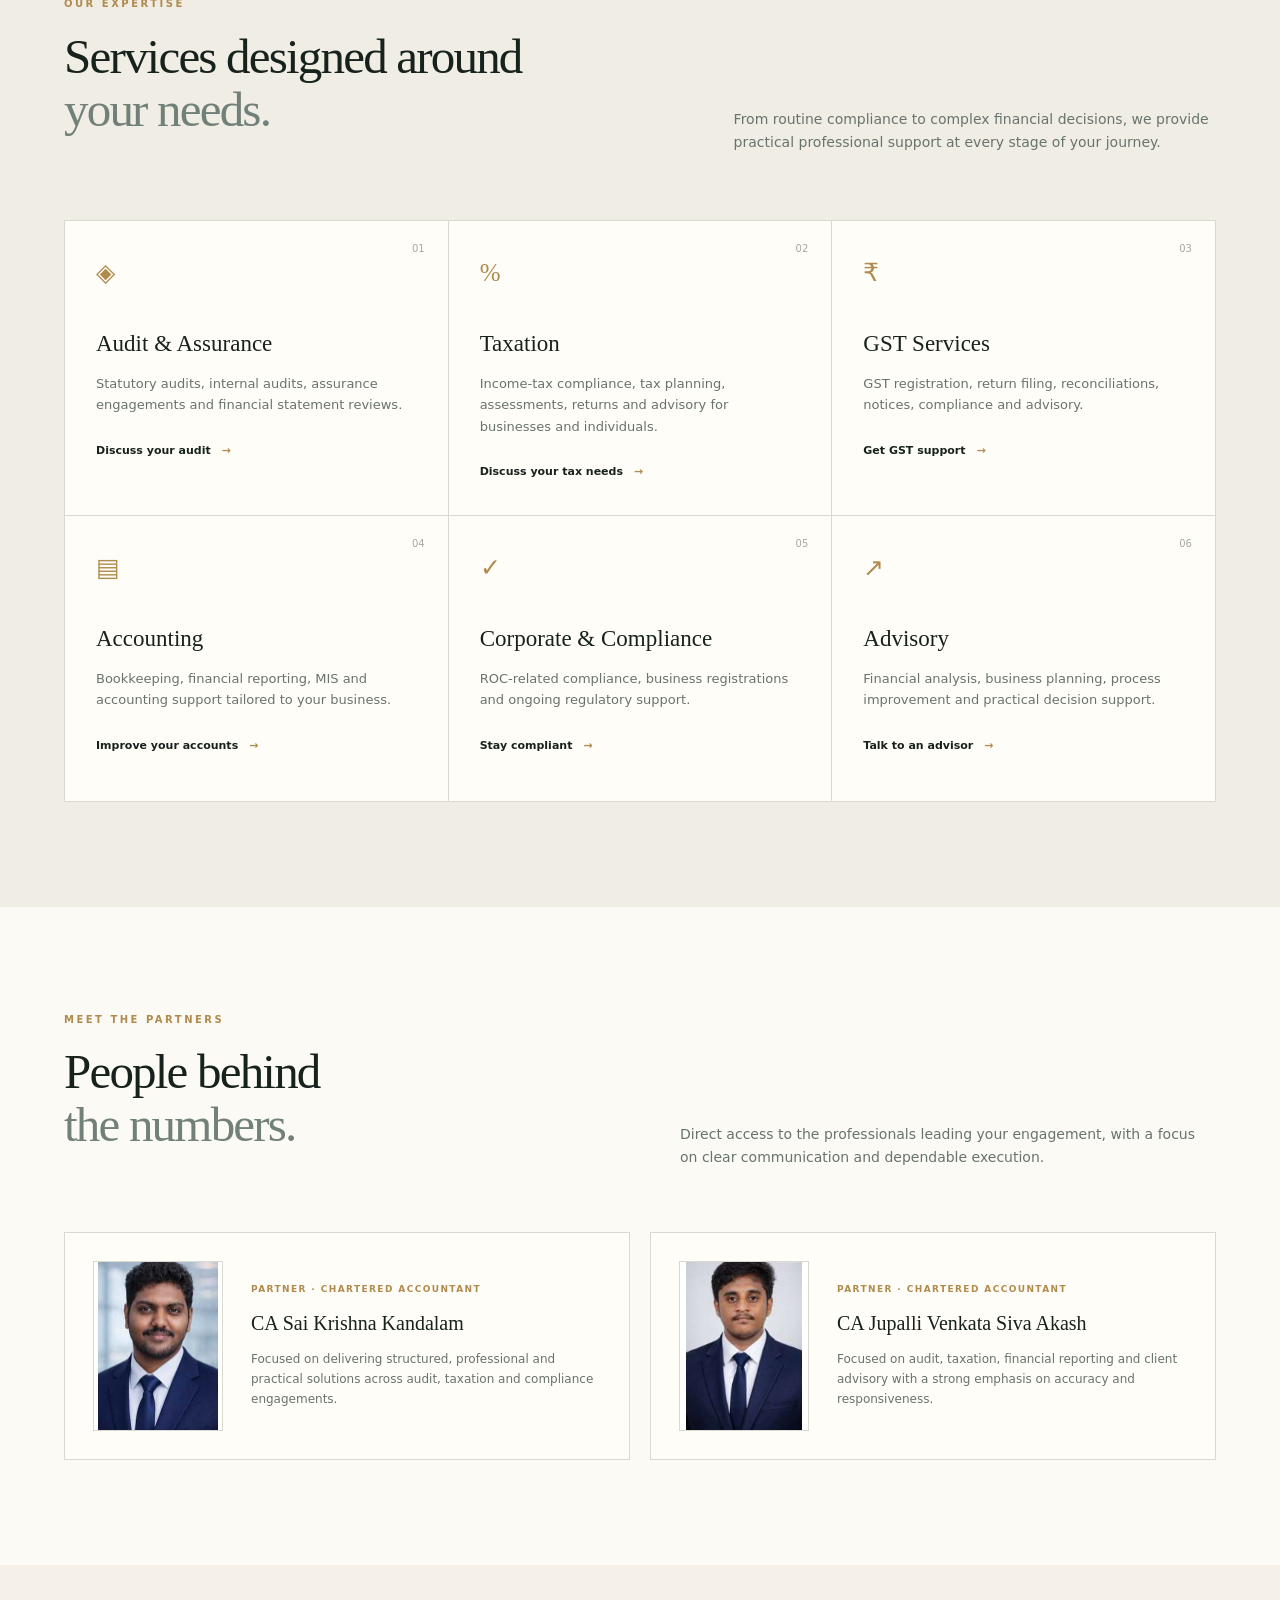
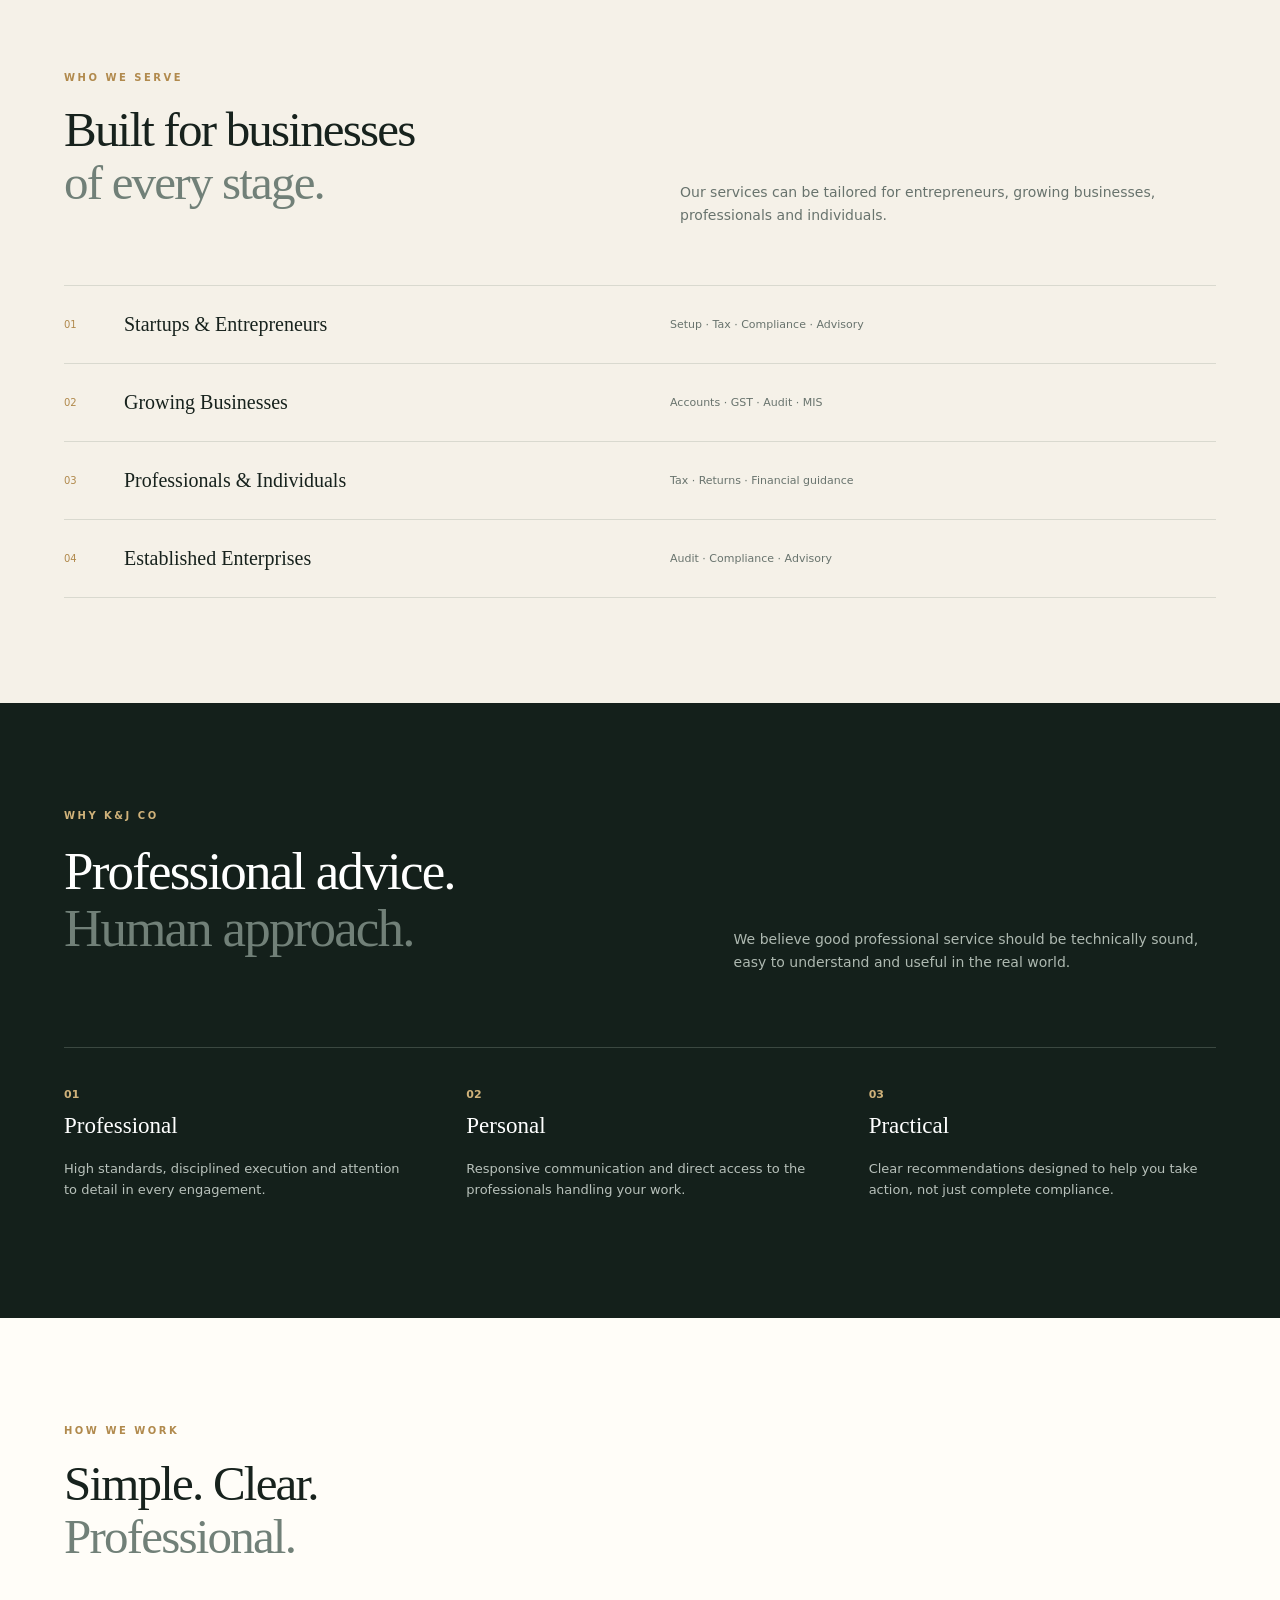
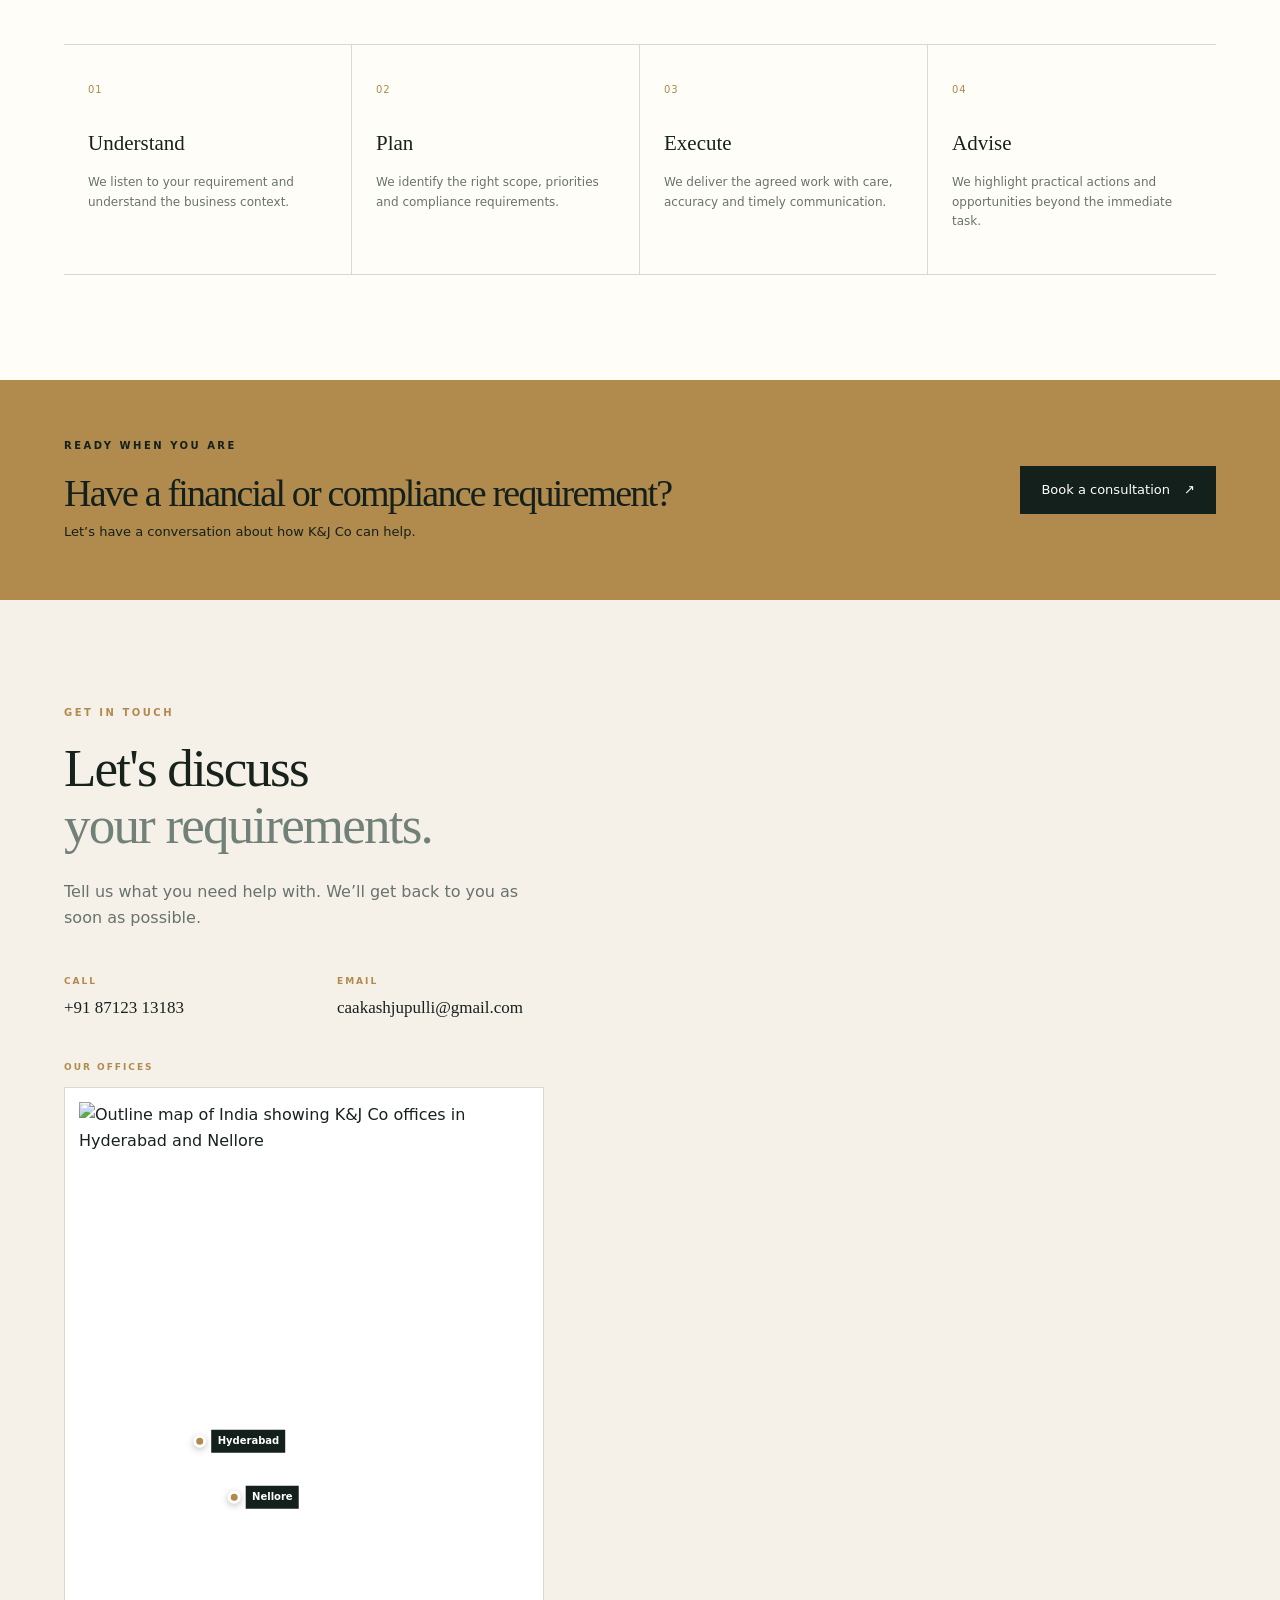
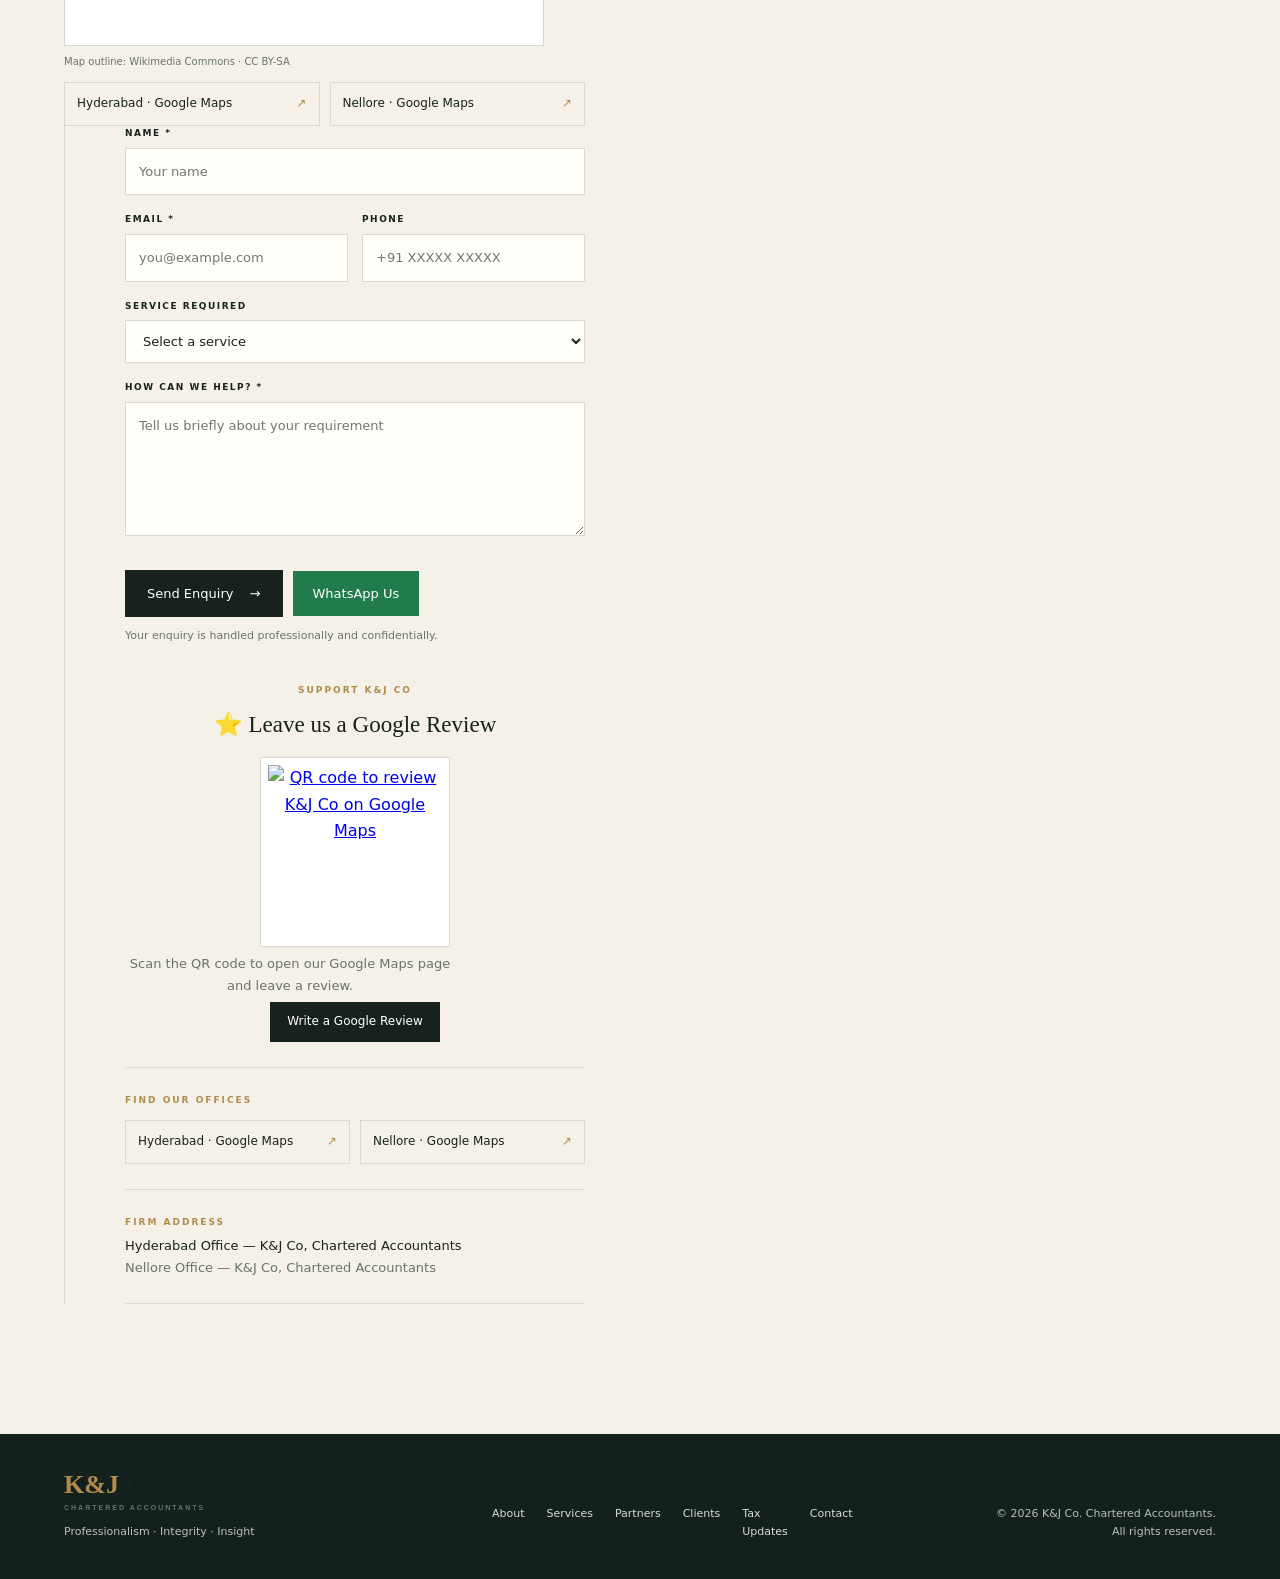
==== commit 308a7f40: "docs: credit India map source" ====
--- a/index.html
+++ b/index.html
@@ -27,7 +27,7 @@
 <img src="https://upload.wikimedia.org/wikipedia/commons/b/b4/India_outline.svg" alt="Outline map of India showing K&J Co offices in Hyderabad and Nellore" loading="lazy">
 <a class="mini-marker mini-hyd" href="https://maps.app.goo.gl/TD8KUza9fefw9qFP9" target="_blank" rel="noopener" aria-label="Hyderabad office"><i></i><b>Hyderabad</b></a>
 <a class="mini-marker mini-nel" href="https://www.google.com/maps/search/?api=1&query=K%26J%20Co%20Chartered%20Accountants%20Nellore%20Andhra%20Pradesh" target="_blank" rel="noopener" aria-label="Nellore office"><i></i><b>Nellore</b></a>
-</div><div class="map-buttons"><a href="https://maps.app.goo.gl/TD8KUza9fefw9qFP9" target="_blank" rel="noopener">Hyderabad · Google Maps <span>↗</span></a><a href="https://www.google.com/maps/search/?api=1&query=K%26J%20Co%20Chartered%20Accountants%20Nellore%20Andhra%20Pradesh" target="_blank" rel="noopener">Nellore · Google Maps <span>↗</span></a></div></div><div class="contact-box"><form class="contact-form" action="https://formsubmit.co/caakashjupulli@gmail.com" method="POST"><input type="hidden" name="_subject" value="New enquiry from K&J Co website"><input type="hidden" name="_captcha" value="true"><input type="hidden" name="_template" value="table"><input type="hidden" name="_url" value="https://venkatasivaakash-spec.github.io/kj-co-website/"><input type="hidden" name="_next" value="https://venkatasivaakash-spec.github.io/kj-co-website/thank-you.html"><div class="form-row"><label for="name">NAME *</label><input id="name" name="name" type="text" placeholder="Your name" required></div><div class="form-row split"><div><label for="email">EMAIL *</label><input id="email" name="email" type="email" placeholder="you@example.com" required></div><div><label for="phone">PHONE</label><input id="phone" name="phone" type="tel" placeholder="+91 XXXXX XXXXX"></div></div><div class="form-row"><label for="service">SERVICE REQUIRED</label><select id="service" name="service"><option value="">Select a service</option><option>Audit & Assurance</option><option>Taxation</option><option>GST Services</option><option>Accounting</option><option>Corporate & Compliance</option><option>Advisory</option><option>Other</option></select></div><div class="form-row"><label for="message">HOW CAN WE HELP? *</label><textarea id="message" name="message" rows="5" placeholder="Tell us briefly about your requirement" required></textarea></div><button class="form-submit" type="submit">Send Enquiry <span>→</span></button><a class="whatsapp-btn" href="https://wa.me/918712313183?text=Hello%20K%26J%20Co%2C%20I%20would%20like%20to%20discuss%20a%20professional%20requirement." target="_blank" rel="noopener">WhatsApp Us</a><p class="form-note">Your enquiry is handled professionally and confidentially.</p></form><div class="contact-details"><div class="review-box"><small>SUPPORT K&J CO</small><h3>⭐ Leave us a Google Review</h3><a class="review-qr" href="https://maps.app.goo.gl/BnRa2y58S9nLq9ie9" target="_blank" rel="noopener"><img src="https://api.qrserver.com/v1/create-qr-code/?size=220x220&data=https%3A%2F%2Fmaps.app.goo.gl%2FBnRa2y58S9nLq9ie9" alt="QR code to review K&J Co on Google Maps"></a><p>Scan the QR code to open our Google Maps page and leave a review.</p><a class="review-link" href="https://maps.app.goo.gl/BnRa2y58S9nLq9ie9" target="_blank" rel="noopener">Write a Google Review</a></div><div class="map-links"><small>FIND OUR OFFICES</small><div class="map-buttons"><a href="https://maps.app.goo.gl/TD8KUza9fefw9qFP9" target="_blank" rel="noopener">Hyderabad · Google Maps <span>↗</span></a><a href="https://www.google.com/maps/search/?api=1&query=K%26J%20Co%20Chartered%20Accountants%20Nellore%20Andhra%20Pradesh" target="_blank" rel="noopener">Nellore · Google Maps <span>↗</span></a></div></div><div><small>FIRM ADDRESS</small><p><a href="https://maps.app.goo.gl/TD8KUza9fefw9qFP9" target="_blank" rel="noopener">Hyderabad Office — K&J Co, Chartered Accountants</a><br>Nellore Office — K&J Co, Chartered Accountants</p></div></div></div></div></section>
+</div><p class="mini-map-credit">Map outline: Wikimedia Commons · CC BY-SA</p><div class="map-buttons"><a href="https://maps.app.goo.gl/TD8KUza9fefw9qFP9" target="_blank" rel="noopener">Hyderabad · Google Maps <span>↗</span></a><a href="https://www.google.com/maps/search/?api=1&query=K%26J%20Co%20Chartered%20Accountants%20Nellore%20Andhra%20Pradesh" target="_blank" rel="noopener">Nellore · Google Maps <span>↗</span></a></div></div><div class="contact-box"><form class="contact-form" action="https://formsubmit.co/caakashjupulli@gmail.com" method="POST"><input type="hidden" name="_subject" value="New enquiry from K&J Co website"><input type="hidden" name="_captcha" value="true"><input type="hidden" name="_template" value="table"><input type="hidden" name="_url" value="https://venkatasivaakash-spec.github.io/kj-co-website/"><input type="hidden" name="_next" value="https://venkatasivaakash-spec.github.io/kj-co-website/thank-you.html"><div class="form-row"><label for="name">NAME *</label><input id="name" name="name" type="text" placeholder="Your name" required></div><div class="form-row split"><div><label for="email">EMAIL *</label><input id="email" name="email" type="email" placeholder="you@example.com" required></div><div><label for="phone">PHONE</label><input id="phone" name="phone" type="tel" placeholder="+91 XXXXX XXXXX"></div></div><div class="form-row"><label for="service">SERVICE REQUIRED</label><select id="service" name="service"><option value="">Select a service</option><option>Audit & Assurance</option><option>Taxation</option><option>GST Services</option><option>Accounting</option><option>Corporate & Compliance</option><option>Advisory</option><option>Other</option></select></div><div class="form-row"><label for="message">HOW CAN WE HELP? *</label><textarea id="message" name="message" rows="5" placeholder="Tell us briefly about your requirement" required></textarea></div><button class="form-submit" type="submit">Send Enquiry <span>→</span></button><a class="whatsapp-btn" href="https://wa.me/918712313183?text=Hello%20K%26J%20Co%2C%20I%20would%20like%20to%20discuss%20a%20professional%20requirement." target="_blank" rel="noopener">WhatsApp Us</a><p class="form-note">Your enquiry is handled professionally and confidentially.</p></form><div class="contact-details"><div class="review-box"><small>SUPPORT K&J CO</small><h3>⭐ Leave us a Google Review</h3><a class="review-qr" href="https://maps.app.goo.gl/BnRa2y58S9nLq9ie9" target="_blank" rel="noopener"><img src="https://api.qrserver.com/v1/create-qr-code/?size=220x220&data=https%3A%2F%2Fmaps.app.goo.gl%2FBnRa2y58S9nLq9ie9" alt="QR code to review K&J Co on Google Maps"></a><p>Scan the QR code to open our Google Maps page and leave a review.</p><a class="review-link" href="https://maps.app.goo.gl/BnRa2y58S9nLq9ie9" target="_blank" rel="noopener">Write a Google Review</a></div><div class="map-links"><small>FIND OUR OFFICES</small><div class="map-buttons"><a href="https://maps.app.goo.gl/TD8KUza9fefw9qFP9" target="_blank" rel="noopener">Hyderabad · Google Maps <span>↗</span></a><a href="https://www.google.com/maps/search/?api=1&query=K%26J%20Co%20Chartered%20Accountants%20Nellore%20Andhra%20Pradesh" target="_blank" rel="noopener">Nellore · Google Maps <span>↗</span></a></div></div><div><small>FIRM ADDRESS</small><p><a href="https://maps.app.goo.gl/TD8KUza9fefw9qFP9" target="_blank" rel="noopener">Hyderabad Office — K&J Co, Chartered Accountants</a><br>Nellore Office — K&J Co, Chartered Accountants</p></div></div></div></div></section>
 </main>
 <footer><div class="container footer-grid"><div><div class="logo"><span>K&J</span> Co <small>CHARTERED ACCOUNTANTS</small></div><p>Professionalism · Integrity · Insight</p></div><div class="footer-links"><a href="#about">About</a><a href="#services">Services</a><a href="#partners">Partners</a><a href="clients.html">Clients</a><a href="tax-updates.html">Tax Updates</a><a href="#contact">Contact</a></div><p class="copyright">© 2026 K&J Co. Chartered Accountants.<br>All rights reserved.</p></div></footer>
 <a class="floating-wa" href="https://wa.me/918712313183?text=Hello%20K%26J%20Co%2C%20I%20would%20like%20to%20discuss%20a%20professional%20requirement." target="_blank" rel="noopener" aria-label="Chat with K&J Co on WhatsApp">⌕<span>WhatsApp</span></a>
--- a/style.css
+++ b/style.css
@@ -1,2 +1,2 @@
 :root{--ink:#17221d;--muted:#68736d;--cream:#f5f1e8;--paper:#fffdf8;--paper2:#f0ede4;--line:#d9d9cf;--accent:#b18a4d;--accent2:#d0b27a;--dark:#14201b;--dark2:#1c2b24}
-*{box-sizing:border-box}html{scroll-behavior:smooth}body{margin:0;font-family:Inter,ui-sans-serif,system-ui,-apple-system,BlinkMacSystemFont,"Segoe UI",sans-serif;color:var(--ink);background:var(--paper);line-height:1.65}.container{width:min(1160px,90%);margin:auto}a{transition:.2s ease}.topbar{background:var(--dark);color:#c8cec9;font-size:10px;letter-spacing:1.5px}.topbar-inner{height:34px;display:flex;align-items:center;justify-content:space-between}.topbar a{color:#fff;text-decoration:none}.nav{position:sticky;top:0;z-index:20;background:rgba(255,253,248,.95);backdrop-filter:blur(14px);border-bottom:1px solid var(--line)}.nav-inner{min-height:82px;display:flex;align-items:center;justify-content:space-between;gap:30px}.logo{font-family:Georgia,serif;font-size:26px;text-decoration:none;color:var(--ink);font-weight:600;line-height:1}.logo span{color:var(--accent)}.logo small{display:block;font-family:Inter,sans-serif;font-size:7px;letter-spacing:2px;color:var(--muted);margin-top:6px}nav{display:flex;gap:30px}nav a{color:var(--ink);text-decoration:none;font-size:13px}nav a:hover{color:var(--accent)}.nav-cta{border:1px solid var(--ink);padding:10px 16px;text-decoration:none;color:var(--ink);font-size:12px}.nav-cta:hover{background:var(--ink);color:#fff}.nav-cta span,.btn span{margin-left:10px}.hero{position:relative;overflow:hidden;background:var(--cream);padding:92px 0 100px}.hero-pattern{position:absolute;inset:0;opacity:.38;background-image:linear-gradient(90deg,rgba(177,138,77,.06) 1px,transparent 1px),linear-gradient(rgba(177,138,77,.06) 1px,transparent 1px);background-size:70px 70px}.hero-grid{position:relative;display:grid;grid-template-columns:1.25fr .75fr;gap:85px;align-items:center}.eyebrow{font-size:10px;letter-spacing:2.5px;font-weight:800;color:var(--accent);margin:0 0 18px}.hero h1,h2{font-family:Georgia,serif;font-weight:500;line-height:1.08;letter-spacing:-1.8px}.hero h1{font-size:clamp(48px,6vw,78px);margin:0 0 25px}.hero h1 em,h2 em{color:#718078;font-style:normal}.hero-text{font-size:17px;color:var(--muted);max-width:690px}.actions{display:flex;gap:12px;margin-top:34px}.btn{display:inline-block;padding:13px 21px;text-decoration:none;font-size:13px}.primary{background:var(--ink);color:#fff}.primary:hover{background:#26372f}.secondary{border:1px solid var(--ink);color:var(--ink)}.secondary:hover{background:#fff}.hero-trust{display:flex;gap:18px;flex-wrap:wrap;margin-top:32px;color:#657069;font-size:11px}.hero-visual{position:relative}.hero-card{min-height:410px;padding:38px;background:linear-gradient(145deg,var(--dark),#1b2a23);color:white;display:flex;flex-direction:column;justify-content:space-between;box-shadow:22px 22px 0 var(--accent)}.seal{width:155px;height:155px;border:1px solid rgba(208,178,122,.7);border-radius:50%;display:flex;flex-direction:column;align-items:center;justify-content:center;position:relative}.seal:before{content:"";position:absolute;inset:9px;border:1px dashed rgba(208,178,122,.5);border-radius:50%}.seal span{font-family:Georgia,serif;font-size:45px;color:var(--accent2);line-height:1}.seal small{font-size:8px;letter-spacing:2px;color:#c7cec8;margin-top:8px}.hero-card p{font-family:Georgia,serif;font-size:28px;line-height:1.25;margin:0 0 8px}.hero-card div:last-child small{letter-spacing:2px;color:#aeb9b1;font-size:9px}.hero-note{position:absolute;right:-24px;bottom:-35px;background:var(--paper);border:1px solid var(--line);padding:16px 20px;display:flex;gap:13px;align-items:center;box-shadow:0 10px 30px rgba(0,0,0,.07)}.hero-note strong{font-family:Georgia,serif;font-size:31px;color:var(--accent)}.hero-note span{font-size:10px;line-height:1.4;color:var(--muted)}.stats{background:var(--dark);color:white}.stats-grid{display:grid;grid-template-columns:repeat(4,1fr)}.stats-grid div{padding:28px 20px;border-right:1px solid #34423c;text-align:center}.stats-grid div:last-child{border:0}.stats-grid strong{display:block;font-family:Georgia,serif;font-size:30px;color:var(--accent2)}.stats-grid span{font-size:10px;letter-spacing:1px;color:#b9c2bc;text-transform:uppercase}.section{padding:105px 0}.about{background:var(--paper)}.about-grid,.contact-grid{display:grid;grid-template-columns:1fr 1fr;gap:110px}.section h2{font-size:49px;margin:0 0 25px}.gold-line{height:1px;width:70px;background:var(--accent);margin-top:35px}.about-copy{padding-top:10px}.about-copy p{color:var(--muted);font-size:15px}.about-copy .lead{font-family:Georgia,serif;font-size:22px;line-height:1.5;color:var(--ink)}.locations{display:flex;gap:10px;margin-top:30px}.locations span{border:1px solid var(--line);padding:7px 12px;font-size:10px;letter-spacing:1.6px;color:#68736d}.services{background:var(--paper2)}.section-head{display:grid;grid-template-columns:1.1fr .9fr;gap:80px;align-items:end}.section-head>p{color:var(--muted);font-size:14px;margin:0 0 8px}.service-grid{display:grid;grid-template-columns:repeat(3,1fr);gap:1px;background:var(--line);margin-top:58px;border:1px solid var(--line)}.service-grid article{position:relative;background:var(--paper);padding:31px;min-height:285px;overflow:hidden}.service-grid article:hover{background:#fff}.service-no{position:absolute;top:20px;right:23px;font-size:10px;color:#a5aaa4}.service-icon{font-family:Georgia,serif;font-size:25px;color:var(--accent);margin-bottom:32px}.service-grid h3,.partner-card h3,.pillars h3,.process-grid h3{font-family:Georgia,serif;font-size:23px;font-weight:500;margin:0 0 10px}.service-grid p{font-size:13px;color:var(--muted);margin:0 0 20px}.service-grid a{font-size:11px;text-decoration:none;color:var(--ink);font-weight:700}.service-grid a span{color:var(--accent);margin-left:7px}.partners{background:#fbfaf5}.section-head.compact{grid-template-columns:1fr 1fr}.partner-grid{display:grid;grid-template-columns:1fr 1fr;gap:20px;margin-top:55px}.partner-card{border:1px solid var(--line);background:var(--paper);padding:28px;display:grid;grid-template-columns:130px 1fr;gap:28px;align-items:center}.partner-photo{width:130px;height:170px;background:#fff;border:1px solid var(--line);display:flex;align-items:center;justify-content:center;overflow:hidden}.partner-photo img{width:100%;height:100%;object-fit:contain;object-position:center center;display:block}.partner-role{font-size:9px!important;letter-spacing:1.4px;color:var(--accent)!important;font-weight:800;margin:0 0 10px}.partner-card h3{font-size:20px}.partner-card p:last-child{font-size:12px;color:var(--muted);margin:0}.industries{background:var(--cream)}.industry-list{border-top:1px solid var(--line);margin-top:50px}.industry-list div{display:grid;grid-template-columns:60px 1fr 1fr;align-items:center;padding:22px 0;border-bottom:1px solid var(--line)}.industry-list span{font-size:10px;color:var(--accent)}.industry-list strong{font-family:Georgia,serif;font-size:20px;font-weight:500}.industry-list small{color:var(--muted);font-size:11px}.dark{background:var(--dark);color:white}.dark .eyebrow{color:var(--accent2)}.dark-head>p{color:#aeb9b1}.dark h2{font-size:53px}.pillars{display:grid;grid-template-columns:repeat(3,1fr);gap:55px;margin-top:65px;border-top:1px solid #3b4841;padding-top:32px}.pillars strong{color:var(--accent2);font-size:11px}.pillars p{color:#b8c1bb;font-size:13px}.process{background:var(--paper)}.process-grid{display:grid;grid-template-columns:repeat(4,1fr);gap:0;margin-top:55px;border-top:1px solid var(--line);border-bottom:1px solid var(--line)}.process-grid>div{padding:30px 24px;border-right:1px solid var(--line)}.process-grid>div:last-child{border:0}.process-grid span{color:var(--accent);font-size:10px;letter-spacing:1px}.process-grid h3{margin-top:25px;font-size:21px}.process-grid p{font-size:12px;color:var(--muted)}.cta-band{background:var(--accent);color:var(--dark);padding:58px 0}.cta-inner{display:flex;justify-content:space-between;align-items:center;gap:50px}.cta-band .eyebrow{color:var(--dark)}.cta-band h2{font-size:38px;margin:0 0 7px}.cta-band p:last-child{margin:0;font-size:13px}.btn.light{background:var(--dark);color:#fff;white-space:nowrap}.contact{background:var(--cream)}.contact-intro h2{font-size:53px}.contact-intro>p:not(.eyebrow){color:var(--muted);max-width:470px}.contact-mini{display:grid;grid-template-columns:1fr 1fr;gap:25px;margin-top:42px}.contact-mini span,.contact-details small{display:block;font-size:9px;letter-spacing:2px;color:var(--accent);font-weight:800}.contact-mini a{display:block;color:var(--ink);text-decoration:none;font-family:Georgia,serif;font-size:17px;margin-top:5px}.contact-box{border-left:1px solid var(--line);padding-left:60px}.form-row{margin-bottom:17px}.form-row label{display:block;font-size:9px;letter-spacing:1.5px;font-weight:800;margin-bottom:7px}.form-row input,.form-row select,.form-row textarea{width:100%;border:1px solid var(--line);background:var(--paper);padding:12px 13px;font:inherit;font-size:13px;color:var(--ink);outline:none;border-radius:0}.form-row textarea{resize:vertical;min-height:120px}.form-row input:focus,.form-row select:focus,.form-row textarea:focus{border-color:var(--accent)}.split{display:grid;grid-template-columns:1fr 1fr;gap:14px}.form-submit{border:0;background:var(--ink);color:#fff;padding:13px 22px;font:inherit;font-size:13px;cursor:pointer}.form-submit:hover{background:#2a3a33}.form-submit span{margin-left:12px}.whatsapp-btn{display:inline-block;background:#207b4d;color:#fff;padding:12px 20px;text-decoration:none;font-size:13px;margin:10px 0 0 10px}.form-note{font-size:11px!important;color:var(--muted);margin:10px 0 0!important}.contact-details{margin-top:38px}.contact-details>div{padding:0 0 25px;margin-bottom:25px;border-bottom:1px solid var(--line)}.review-box{text-align:center}.review-box h3{font-family:Georgia,serif;font-size:23px;font-weight:500;margin:8px 0 13px}.review-qr{display:block!important;margin:0 auto!important;width:190px;height:190px;background:#fff;padding:7px;border:1px solid var(--line)}.review-qr img{display:block;width:100%;height:100%}.review-box p{font-size:12px;max-width:330px;margin:12px auto;color:var(--muted)}.review-link{display:inline-block!important;background:var(--ink);color:#fff!important;padding:10px 17px;text-decoration:none;font-size:12px!important;margin-top:6px!important}.map-buttons{display:grid;grid-template-columns:1fr 1fr;gap:10px;margin-top:12px}.map-buttons a{display:block!important;border:1px solid var(--line);padding:11px 12px;text-decoration:none;color:var(--ink);font-size:12px!important;margin:0!important}.map-buttons a:hover{border-color:var(--accent)}.map-buttons span{float:right;color:var(--accent)}.contact-details p{margin:6px 0 0;color:var(--muted);font-size:13px}.contact-details p a{font-family:inherit;font-size:13px;color:var(--ink);text-decoration:none}.contact-details p a:hover{color:var(--accent)}footer{padding:38px 0;background:var(--dark);color:#b9c1bb}.footer-grid{display:grid;grid-template-columns:1.2fr 1fr 1fr;align-items:end;gap:40px}.footer-grid p{font-size:11px;margin:12px 0 0}.footer-links{display:flex;gap:22px;justify-content:center}.footer-links a{color:#d7ddd8;text-decoration:none;font-size:11px}.copyright{text-align:right}.floating-wa{position:fixed;right:22px;bottom:22px;z-index:30;width:54px;height:54px;border-radius:50%;background:#207b4d;color:#fff;text-decoration:none;display:flex;align-items:center;justify-content:center;font-size:25px;box-shadow:0 8px 25px rgba(0,0,0,.2)}.floating-wa span{position:absolute;right:62px;background:var(--dark);color:#fff;font-size:10px;padding:6px 9px;white-space:nowrap;opacity:0;pointer-events:none;transition:.2s}.floating-wa:hover span{opacity:1}@media(max-width:900px){nav{gap:14px}.hero-grid,.about-grid,.contact-grid,.section-head,.section-head.compact{grid-template-columns:1fr;gap:45px}.hero{padding:75px 0 85px}.hero-note{right:0}.stats-grid{grid-template-columns:repeat(2,1fr)}.stats-grid div:nth-child(2){border-right:0}.stats-grid div{border-bottom:1px solid #34423c}.service-grid{grid-template-columns:repeat(2,1fr)}.partner-grid{grid-template-columns:1fr}.pillars{grid-template-columns:1fr;gap:25px}.process-grid{grid-template-columns:repeat(2,1fr)}.process-grid>div:nth-child(2){border-right:0}.process-grid>div:nth-child(-n+2){border-bottom:1px solid var(--line)}.cta-inner{display:block}.cta-inner .btn{margin-top:25px}.contact-box{border-left:0;padding-left:0}.footer-grid{grid-template-columns:1fr 1fr}.copyright{text-align:left}}@media(max-width:650px){.topbar-inner span{display:none}.topbar-inner{justify-content:center}.nav-inner{min-height:70px}.logo{font-size:22px}nav{display:none}.nav-cta{padding:8px 11px;font-size:10px}.hero h1{font-size:46px}.hero-text{font-size:15px}.hero-card{min-height:330px}.hero-note{position:relative;right:auto;bottom:auto;margin-top:14px;width:max-content}.hero-trust{display:block}.hero-trust span{display:block;margin:6px 0}.section{padding:75px 0}.section h2,.contact-intro h2,.dark h2{font-size:39px}.service-grid{grid-template-columns:1fr}.service-grid article{min-height:245px}.partner-card{grid-template-columns:1fr}.partner-photo{width:130px;height:170px}.industry-list div{grid-template-columns:38px 1fr}.industry-list small{grid-column:2}.process-grid{grid-template-columns:1fr}.process-grid>div{border-right:0!important;border-bottom:1px solid var(--line)!important}.process-grid>div:last-child{border-bottom:0!important}.contact-mini{grid-template-columns:1fr}.split{grid-template-columns:1fr;gap:0}.whatsapp-btn{margin-left:0}.map-buttons{grid-template-columns:1fr}.footer-grid{grid-template-columns:1fr}.footer-links{justify-content:flex-start;margin-top:25px}.copyright{text-align:left}.floating-wa{right:16px;bottom:16px;width:50px;height:50px}.floating-wa span{display:none}}.office-map-section{padding-top:4px;margin-bottom:34px}.office-map-section>small{display:block;font-size:9px;letter-spacing:2px;color:var(--accent);font-weight:800}.office-map-section h3{font-family:Georgia,serif;font-size:24px;font-weight:500;line-height:1.25;margin:8px 0 18px}.india-map{position:relative;width:100%;max-width:520px;margin:0 auto;background:#f8f6ef;border:1px solid var(--line);overflow:hidden}.india-map img{display:block;width:100%;height:auto;opacity:.88}.map-marker{position:absolute;z-index:2;transform:translate(-50%,-50%);text-decoration:none;color:var(--ink);display:flex;flex-direction:column;align-items:center}.map-marker span{display:block;width:15px;height:15px;background:var(--accent);border:3px solid #fff;border-radius:50%;box-shadow:0 2px 8px rgba(0,0,0,.28);position:relative}.map-marker span:after{content:"";position:absolute;inset:-5px;border:1px solid rgba(177,138,77,.55);border-radius:50%;animation:mapPulse 2s infinite}.map-marker b{font-size:11px;background:var(--dark);color:#fff;padding:4px 7px;margin-top:6px;white-space:nowrap;font-weight:700;box-shadow:0 3px 10px rgba(0,0,0,.12)}.map-marker em{font-style:normal;font-size:8px;color:var(--muted);background:rgba(255,253,248,.95);padding:1px 5px;white-space:nowrap}.map-marker:hover span{background:var(--dark)}.map-marker.hyderabad{left:35.9%;top:58%}.map-marker.nellore{left:40.6%;top:65.5%}.map-caption{text-align:center!important;font-size:10px!important;color:var(--muted)!important;margin:9px 0 12px!important}.map-legend{display:flex;gap:12px;flex-wrap:wrap;justify-content:center;color:var(--muted);font-size:9px}.map-legend span:first-child{font-weight:700;color:var(--ink)}.map-legend i{display:inline-block;width:7px;height:7px;background:var(--accent);border-radius:50%;margin-right:5px}@keyframes mapPulse{0%,100%{transform:scale(.75);opacity:.7}50%{transform:scale(1.25);opacity:0}}@media(max-width:650px){.office-map-section h3{font-size:21px}.map-marker b{font-size:10px}.map-marker em{font-size:7px}}.contact-location-map{margin-top:38px}.contact-location-map>small{display:block;font-size:9px;letter-spacing:2px;color:var(--accent);font-weight:800;margin-bottom:12px}.mini-india-map{position:relative;max-width:480px;border:1px solid var(--line);background:#fff;overflow:hidden}.mini-india-map img{display:block;width:100%;height:auto}.mini-marker{position:absolute;transform:translate(-50%,-50%);display:flex;align-items:center;gap:5px;text-decoration:none;color:var(--ink);z-index:2}.mini-marker i{display:block;width:13px;height:13px;background:var(--accent);border:3px solid #fff;border-radius:50%;box-shadow:0 2px 7px rgba(0,0,0,.25)}.mini-marker b{font-size:10px;background:var(--dark);color:#fff;padding:3px 6px;white-space:nowrap}.mini-marker:hover i{background:var(--dark)}.mini-hyd{left:45%;top:66%}.mini-nel{left:47.5%;top:77%}.contact-location-map>p{font-size:10px!important;color:var(--muted);margin:8px 0 0!important}@media(max-width:650px){.mini-marker b{font-size:9px}.contact-location-map{margin-top:30px}}+*{box-sizing:border-box}html{scroll-behavior:smooth}body{margin:0;font-family:Inter,ui-sans-serif,system-ui,-apple-system,BlinkMacSystemFont,"Segoe UI",sans-serif;color:var(--ink);background:var(--paper);line-height:1.65}.container{width:min(1160px,90%);margin:auto}a{transition:.2s ease}.topbar{background:var(--dark);color:#c8cec9;font-size:10px;letter-spacing:1.5px}.topbar-inner{height:34px;display:flex;align-items:center;justify-content:space-between}.topbar a{color:#fff;text-decoration:none}.nav{position:sticky;top:0;z-index:20;background:rgba(255,253,248,.95);backdrop-filter:blur(14px);border-bottom:1px solid var(--line)}.nav-inner{min-height:82px;display:flex;align-items:center;justify-content:space-between;gap:30px}.logo{font-family:Georgia,serif;font-size:26px;text-decoration:none;color:var(--ink);font-weight:600;line-height:1}.logo span{color:var(--accent)}.logo small{display:block;font-family:Inter,sans-serif;font-size:7px;letter-spacing:2px;color:var(--muted);margin-top:6px}nav{display:flex;gap:30px}nav a{color:var(--ink);text-decoration:none;font-size:13px}nav a:hover{color:var(--accent)}.nav-cta{border:1px solid var(--ink);padding:10px 16px;text-decoration:none;color:var(--ink);font-size:12px}.nav-cta:hover{background:var(--ink);color:#fff}.nav-cta span,.btn span{margin-left:10px}.hero{position:relative;overflow:hidden;background:var(--cream);padding:92px 0 100px}.hero-pattern{position:absolute;inset:0;opacity:.38;background-image:linear-gradient(90deg,rgba(177,138,77,.06) 1px,transparent 1px),linear-gradient(rgba(177,138,77,.06) 1px,transparent 1px);background-size:70px 70px}.hero-grid{position:relative;display:grid;grid-template-columns:1.25fr .75fr;gap:85px;align-items:center}.eyebrow{font-size:10px;letter-spacing:2.5px;font-weight:800;color:var(--accent);margin:0 0 18px}.hero h1,h2{font-family:Georgia,serif;font-weight:500;line-height:1.08;letter-spacing:-1.8px}.hero h1{font-size:clamp(48px,6vw,78px);margin:0 0 25px}.hero h1 em,h2 em{color:#718078;font-style:normal}.hero-text{font-size:17px;color:var(--muted);max-width:690px}.actions{display:flex;gap:12px;margin-top:34px}.btn{display:inline-block;padding:13px 21px;text-decoration:none;font-size:13px}.primary{background:var(--ink);color:#fff}.primary:hover{background:#26372f}.secondary{border:1px solid var(--ink);color:var(--ink)}.secondary:hover{background:#fff}.hero-trust{display:flex;gap:18px;flex-wrap:wrap;margin-top:32px;color:#657069;font-size:11px}.hero-visual{position:relative}.hero-card{min-height:410px;padding:38px;background:linear-gradient(145deg,var(--dark),#1b2a23);color:white;display:flex;flex-direction:column;justify-content:space-between;box-shadow:22px 22px 0 var(--accent)}.seal{width:155px;height:155px;border:1px solid rgba(208,178,122,.7);border-radius:50%;display:flex;flex-direction:column;align-items:center;justify-content:center;position:relative}.seal:before{content:"";position:absolute;inset:9px;border:1px dashed rgba(208,178,122,.5);border-radius:50%}.seal span{font-family:Georgia,serif;font-size:45px;color:var(--accent2);line-height:1}.seal small{font-size:8px;letter-spacing:2px;color:#c7cec8;margin-top:8px}.hero-card p{font-family:Georgia,serif;font-size:28px;line-height:1.25;margin:0 0 8px}.hero-card div:last-child small{letter-spacing:2px;color:#aeb9b1;font-size:9px}.hero-note{position:absolute;right:-24px;bottom:-35px;background:var(--paper);border:1px solid var(--line);padding:16px 20px;display:flex;gap:13px;align-items:center;box-shadow:0 10px 30px rgba(0,0,0,.07)}.hero-note strong{font-family:Georgia,serif;font-size:31px;color:var(--accent)}.hero-note span{font-size:10px;line-height:1.4;color:var(--muted)}.stats{background:var(--dark);color:white}.stats-grid{display:grid;grid-template-columns:repeat(4,1fr)}.stats-grid div{padding:28px 20px;border-right:1px solid #34423c;text-align:center}.stats-grid div:last-child{border:0}.stats-grid strong{display:block;font-family:Georgia,serif;font-size:30px;color:var(--accent2)}.stats-grid span{font-size:10px;letter-spacing:1px;color:#b9c2bc;text-transform:uppercase}.section{padding:105px 0}.about{background:var(--paper)}.about-grid,.contact-grid{display:grid;grid-template-columns:1fr 1fr;gap:110px}.section h2{font-size:49px;margin:0 0 25px}.gold-line{height:1px;width:70px;background:var(--accent);margin-top:35px}.about-copy{padding-top:10px}.about-copy p{color:var(--muted);font-size:15px}.about-copy .lead{font-family:Georgia,serif;font-size:22px;line-height:1.5;color:var(--ink)}.locations{display:flex;gap:10px;margin-top:30px}.locations span{border:1px solid var(--line);padding:7px 12px;font-size:10px;letter-spacing:1.6px;color:#68736d}.services{background:var(--paper2)}.section-head{display:grid;grid-template-columns:1.1fr .9fr;gap:80px;align-items:end}.section-head>p{color:var(--muted);font-size:14px;margin:0 0 8px}.service-grid{display:grid;grid-template-columns:repeat(3,1fr);gap:1px;background:var(--line);margin-top:58px;border:1px solid var(--line)}.service-grid article{position:relative;background:var(--paper);padding:31px;min-height:285px;overflow:hidden}.service-grid article:hover{background:#fff}.service-no{position:absolute;top:20px;right:23px;font-size:10px;color:#a5aaa4}.service-icon{font-family:Georgia,serif;font-size:25px;color:var(--accent);margin-bottom:32px}.service-grid h3,.partner-card h3,.pillars h3,.process-grid h3{font-family:Georgia,serif;font-size:23px;font-weight:500;margin:0 0 10px}.service-grid p{font-size:13px;color:var(--muted);margin:0 0 20px}.service-grid a{font-size:11px;text-decoration:none;color:var(--ink);font-weight:700}.service-grid a span{color:var(--accent);margin-left:7px}.partners{background:#fbfaf5}.section-head.compact{grid-template-columns:1fr 1fr}.partner-grid{display:grid;grid-template-columns:1fr 1fr;gap:20px;margin-top:55px}.partner-card{border:1px solid var(--line);background:var(--paper);padding:28px;display:grid;grid-template-columns:130px 1fr;gap:28px;align-items:center}.partner-photo{width:130px;height:170px;background:#fff;border:1px solid var(--line);display:flex;align-items:center;justify-content:center;overflow:hidden}.partner-photo img{width:100%;height:100%;object-fit:contain;object-position:center center;display:block}.partner-role{font-size:9px!important;letter-spacing:1.4px;color:var(--accent)!important;font-weight:800;margin:0 0 10px}.partner-card h3{font-size:20px}.partner-card p:last-child{font-size:12px;color:var(--muted);margin:0}.industries{background:var(--cream)}.industry-list{border-top:1px solid var(--line);margin-top:50px}.industry-list div{display:grid;grid-template-columns:60px 1fr 1fr;align-items:center;padding:22px 0;border-bottom:1px solid var(--line)}.industry-list span{font-size:10px;color:var(--accent)}.industry-list strong{font-family:Georgia,serif;font-size:20px;font-weight:500}.industry-list small{color:var(--muted);font-size:11px}.dark{background:var(--dark);color:white}.dark .eyebrow{color:var(--accent2)}.dark-head>p{color:#aeb9b1}.dark h2{font-size:53px}.pillars{display:grid;grid-template-columns:repeat(3,1fr);gap:55px;margin-top:65px;border-top:1px solid #3b4841;padding-top:32px}.pillars strong{color:var(--accent2);font-size:11px}.pillars p{color:#b8c1bb;font-size:13px}.process{background:var(--paper)}.process-grid{display:grid;grid-template-columns:repeat(4,1fr);gap:0;margin-top:55px;border-top:1px solid var(--line);border-bottom:1px solid var(--line)}.process-grid>div{padding:30px 24px;border-right:1px solid var(--line)}.process-grid>div:last-child{border:0}.process-grid span{color:var(--accent);font-size:10px;letter-spacing:1px}.process-grid h3{margin-top:25px;font-size:21px}.process-grid p{font-size:12px;color:var(--muted)}.cta-band{background:var(--accent);color:var(--dark);padding:58px 0}.cta-inner{display:flex;justify-content:space-between;align-items:center;gap:50px}.cta-band .eyebrow{color:var(--dark)}.cta-band h2{font-size:38px;margin:0 0 7px}.cta-band p:last-child{margin:0;font-size:13px}.btn.light{background:var(--dark);color:#fff;white-space:nowrap}.contact{background:var(--cream)}.contact-intro h2{font-size:53px}.contact-intro>p:not(.eyebrow){color:var(--muted);max-width:470px}.contact-mini{display:grid;grid-template-columns:1fr 1fr;gap:25px;margin-top:42px}.contact-mini span,.contact-details small{display:block;font-size:9px;letter-spacing:2px;color:var(--accent);font-weight:800}.contact-mini a{display:block;color:var(--ink);text-decoration:none;font-family:Georgia,serif;font-size:17px;margin-top:5px}.contact-box{border-left:1px solid var(--line);padding-left:60px}.form-row{margin-bottom:17px}.form-row label{display:block;font-size:9px;letter-spacing:1.5px;font-weight:800;margin-bottom:7px}.form-row input,.form-row select,.form-row textarea{width:100%;border:1px solid var(--line);background:var(--paper);padding:12px 13px;font:inherit;font-size:13px;color:var(--ink);outline:none;border-radius:0}.form-row textarea{resize:vertical;min-height:120px}.form-row input:focus,.form-row select:focus,.form-row textarea:focus{border-color:var(--accent)}.split{display:grid;grid-template-columns:1fr 1fr;gap:14px}.form-submit{border:0;background:var(--ink);color:#fff;padding:13px 22px;font:inherit;font-size:13px;cursor:pointer}.form-submit:hover{background:#2a3a33}.form-submit span{margin-left:12px}.whatsapp-btn{display:inline-block;background:#207b4d;color:#fff;padding:12px 20px;text-decoration:none;font-size:13px;margin:10px 0 0 10px}.form-note{font-size:11px!important;color:var(--muted);margin:10px 0 0!important}.contact-details{margin-top:38px}.contact-details>div{padding:0 0 25px;margin-bottom:25px;border-bottom:1px solid var(--line)}.review-box{text-align:center}.review-box h3{font-family:Georgia,serif;font-size:23px;font-weight:500;margin:8px 0 13px}.review-qr{display:block!important;margin:0 auto!important;width:190px;height:190px;background:#fff;padding:7px;border:1px solid var(--line)}.review-qr img{display:block;width:100%;height:100%}.review-box p{font-size:12px;max-width:330px;margin:12px auto;color:var(--muted)}.review-link{display:inline-block!important;background:var(--ink);color:#fff!important;padding:10px 17px;text-decoration:none;font-size:12px!important;margin-top:6px!important}.map-buttons{display:grid;grid-template-columns:1fr 1fr;gap:10px;margin-top:12px}.map-buttons a{display:block!important;border:1px solid var(--line);padding:11px 12px;text-decoration:none;color:var(--ink);font-size:12px!important;margin:0!important}.map-buttons a:hover{border-color:var(--accent)}.map-buttons span{float:right;color:var(--accent)}.contact-details p{margin:6px 0 0;color:var(--muted);font-size:13px}.contact-details p a{font-family:inherit;font-size:13px;color:var(--ink);text-decoration:none}.contact-details p a:hover{color:var(--accent)}footer{padding:38px 0;background:var(--dark);color:#b9c1bb}.footer-grid{display:grid;grid-template-columns:1.2fr 1fr 1fr;align-items:end;gap:40px}.footer-grid p{font-size:11px;margin:12px 0 0}.footer-links{display:flex;gap:22px;justify-content:center}.footer-links a{color:#d7ddd8;text-decoration:none;font-size:11px}.copyright{text-align:right}.floating-wa{position:fixed;right:22px;bottom:22px;z-index:30;width:54px;height:54px;border-radius:50%;background:#207b4d;color:#fff;text-decoration:none;display:flex;align-items:center;justify-content:center;font-size:25px;box-shadow:0 8px 25px rgba(0,0,0,.2)}.floating-wa span{position:absolute;right:62px;background:var(--dark);color:#fff;font-size:10px;padding:6px 9px;white-space:nowrap;opacity:0;pointer-events:none;transition:.2s}.floating-wa:hover span{opacity:1}@media(max-width:900px){nav{gap:14px}.hero-grid,.about-grid,.contact-grid,.section-head,.section-head.compact{grid-template-columns:1fr;gap:45px}.hero{padding:75px 0 85px}.hero-note{right:0}.stats-grid{grid-template-columns:repeat(2,1fr)}.stats-grid div:nth-child(2){border-right:0}.stats-grid div{border-bottom:1px solid #34423c}.service-grid{grid-template-columns:repeat(2,1fr)}.partner-grid{grid-template-columns:1fr}.pillars{grid-template-columns:1fr;gap:25px}.process-grid{grid-template-columns:repeat(2,1fr)}.process-grid>div:nth-child(2){border-right:0}.process-grid>div:nth-child(-n+2){border-bottom:1px solid var(--line)}.cta-inner{display:block}.cta-inner .btn{margin-top:25px}.contact-box{border-left:0;padding-left:0}.footer-grid{grid-template-columns:1fr 1fr}.copyright{text-align:left}}@media(max-width:650px){.topbar-inner span{display:none}.topbar-inner{justify-content:center}.nav-inner{min-height:70px}.logo{font-size:22px}nav{display:none}.nav-cta{padding:8px 11px;font-size:10px}.hero h1{font-size:46px}.hero-text{font-size:15px}.hero-card{min-height:330px}.hero-note{position:relative;right:auto;bottom:auto;margin-top:14px;width:max-content}.hero-trust{display:block}.hero-trust span{display:block;margin:6px 0}.section{padding:75px 0}.section h2,.contact-intro h2,.dark h2{font-size:39px}.service-grid{grid-template-columns:1fr}.service-grid article{min-height:245px}.partner-card{grid-template-columns:1fr}.partner-photo{width:130px;height:170px}.industry-list div{grid-template-columns:38px 1fr}.industry-list small{grid-column:2}.process-grid{grid-template-columns:1fr}.process-grid>div{border-right:0!important;border-bottom:1px solid var(--line)!important}.process-grid>div:last-child{border-bottom:0!important}.contact-mini{grid-template-columns:1fr}.split{grid-template-columns:1fr;gap:0}.whatsapp-btn{margin-left:0}.map-buttons{grid-template-columns:1fr}.footer-grid{grid-template-columns:1fr}.footer-links{justify-content:flex-start;margin-top:25px}.copyright{text-align:left}.floating-wa{right:16px;bottom:16px;width:50px;height:50px}.floating-wa span{display:none}}.office-map-section{padding-top:4px;margin-bottom:34px}.office-map-section>small{display:block;font-size:9px;letter-spacing:2px;color:var(--accent);font-weight:800}.office-map-section h3{font-family:Georgia,serif;font-size:24px;font-weight:500;line-height:1.25;margin:8px 0 18px}.india-map{position:relative;width:100%;max-width:520px;margin:0 auto;background:#f8f6ef;border:1px solid var(--line);overflow:hidden}.india-map img{display:block;width:100%;height:auto;opacity:.88}.map-marker{position:absolute;z-index:2;transform:translate(-50%,-50%);text-decoration:none;color:var(--ink);display:flex;flex-direction:column;align-items:center}.map-marker span{display:block;width:15px;height:15px;background:var(--accent);border:3px solid #fff;border-radius:50%;box-shadow:0 2px 8px rgba(0,0,0,.28);position:relative}.map-marker span:after{content:"";position:absolute;inset:-5px;border:1px solid rgba(177,138,77,.55);border-radius:50%;animation:mapPulse 2s infinite}.map-marker b{font-size:11px;background:var(--dark);color:#fff;padding:4px 7px;margin-top:6px;white-space:nowrap;font-weight:700;box-shadow:0 3px 10px rgba(0,0,0,.12)}.map-marker em{font-style:normal;font-size:8px;color:var(--muted);background:rgba(255,253,248,.95);padding:1px 5px;white-space:nowrap}.map-marker:hover span{background:var(--dark)}.map-marker.hyderabad{left:35.9%;top:58%}.map-marker.nellore{left:40.6%;top:65.5%}.map-caption{text-align:center!important;font-size:10px!important;color:var(--muted)!important;margin:9px 0 12px!important}.map-legend{display:flex;gap:12px;flex-wrap:wrap;justify-content:center;color:var(--muted);font-size:9px}.map-legend span:first-child{font-weight:700;color:var(--ink)}.map-legend i{display:inline-block;width:7px;height:7px;background:var(--accent);border-radius:50%;margin-right:5px}@keyframes mapPulse{0%,100%{transform:scale(.75);opacity:.7}50%{transform:scale(1.25);opacity:0}}@media(max-width:650px){.office-map-section h3{font-size:21px}.map-marker b{font-size:10px}.map-marker em{font-size:7px}}.contact-location-map{margin-top:38px}.contact-location-map>small{display:block;font-size:9px;letter-spacing:2px;color:var(--accent);font-weight:800;margin-bottom:12px}.mini-india-map{position:relative;width:100%;max-width:480px;aspect-ratio:667 / 777;border:1px solid var(--line);background:#fff;overflow:hidden;padding:14px;display:flex;align-items:center;justify-content:center}.mini-india-map img{display:block;width:100%;height:100%;object-fit:contain;object-position:center center}.mini-marker{position:absolute;transform:translate(-50%,-50%);display:flex;align-items:center;gap:5px;text-decoration:none;color:var(--ink);z-index:2}.mini-marker i{display:block;width:13px;height:13px;background:var(--accent);border:3px solid #fff;border-radius:50%;box-shadow:0 2px 7px rgba(0,0,0,.25)}.mini-marker b{font-size:10px;background:var(--dark);color:#fff;padding:3px 6px;white-space:nowrap}.mini-marker:hover i{background:var(--dark)}.mini-hyd{left:36.5%;top:63.5%}.mini-nel{left:41.5%;top:73.5%}.contact-location-map>p{font-size:10px!important;color:var(--muted);margin:8px 0 0!important}.mini-map-credit{font-size:8px!important;color:var(--muted)!important;margin:7px 0 0!important}@media(max-width:650px){.mini-marker b{font-size:9px}.contact-location-map{margin-top:30px}}
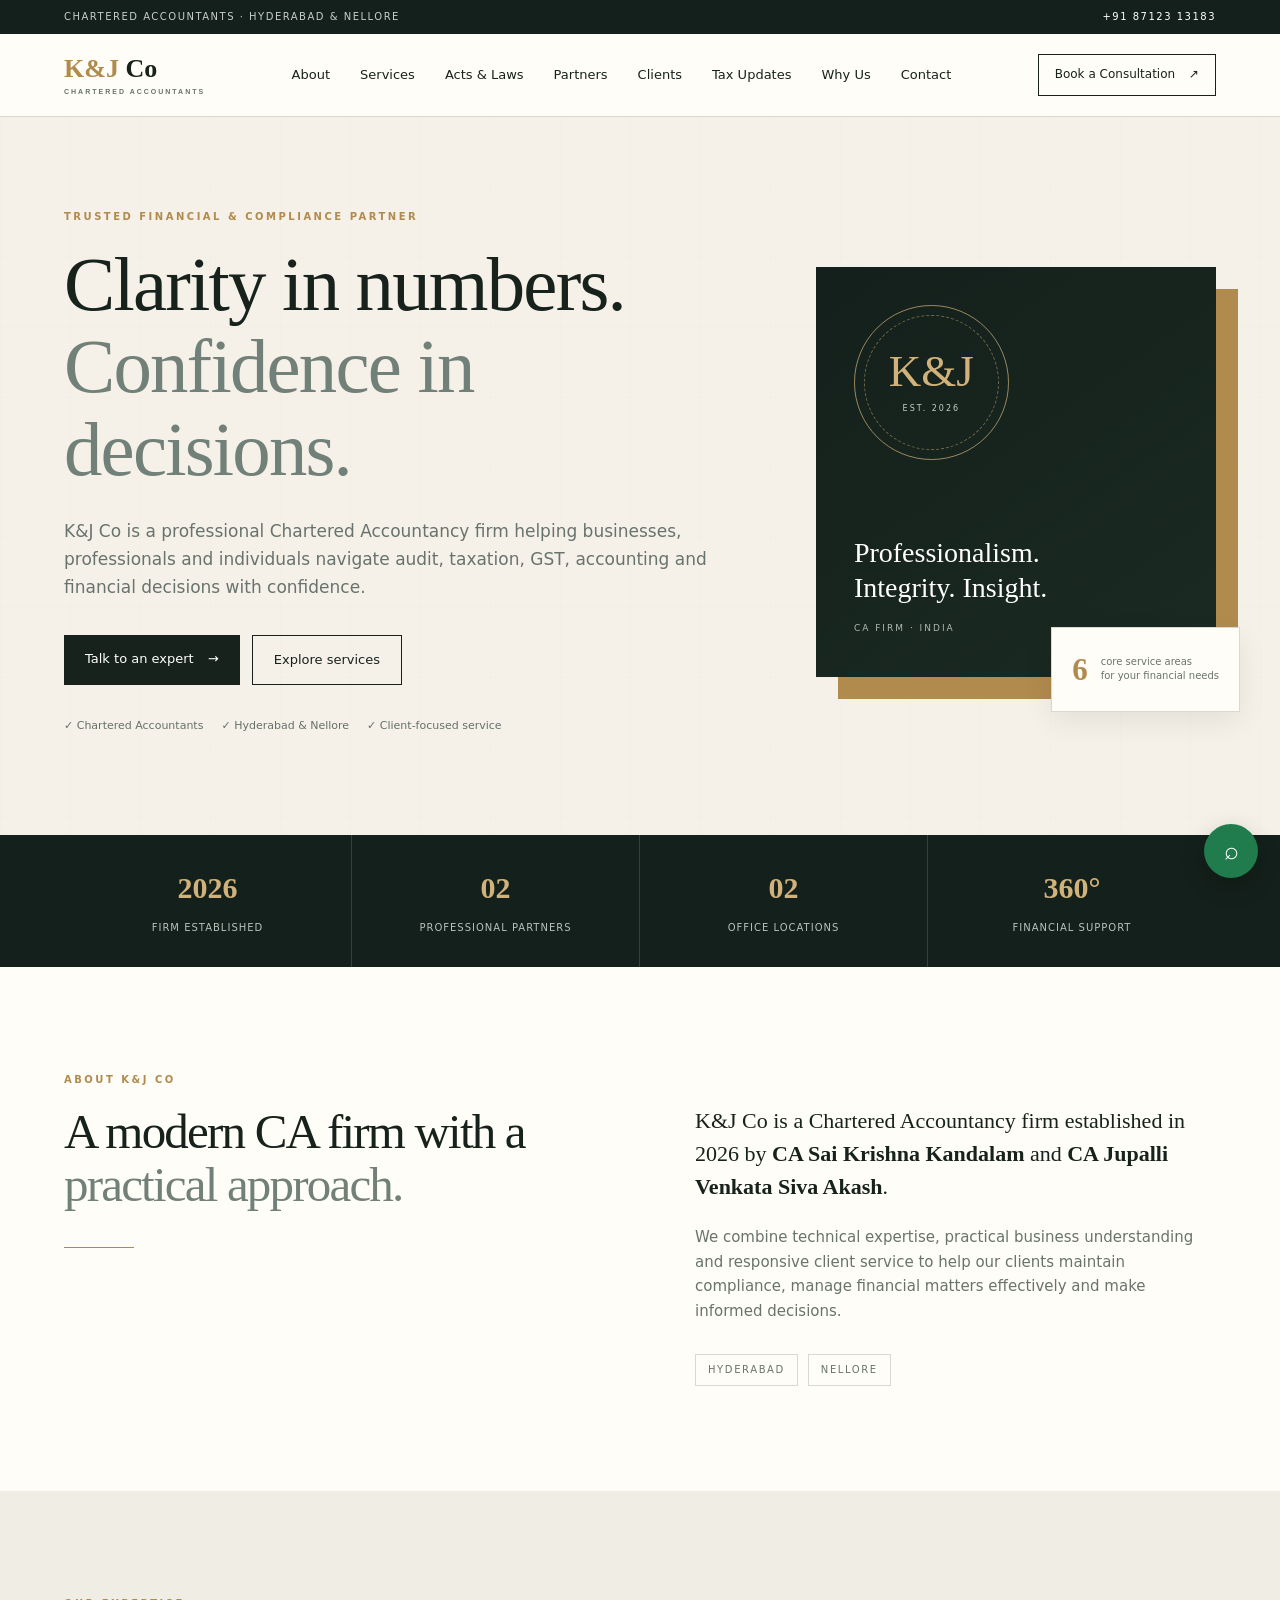
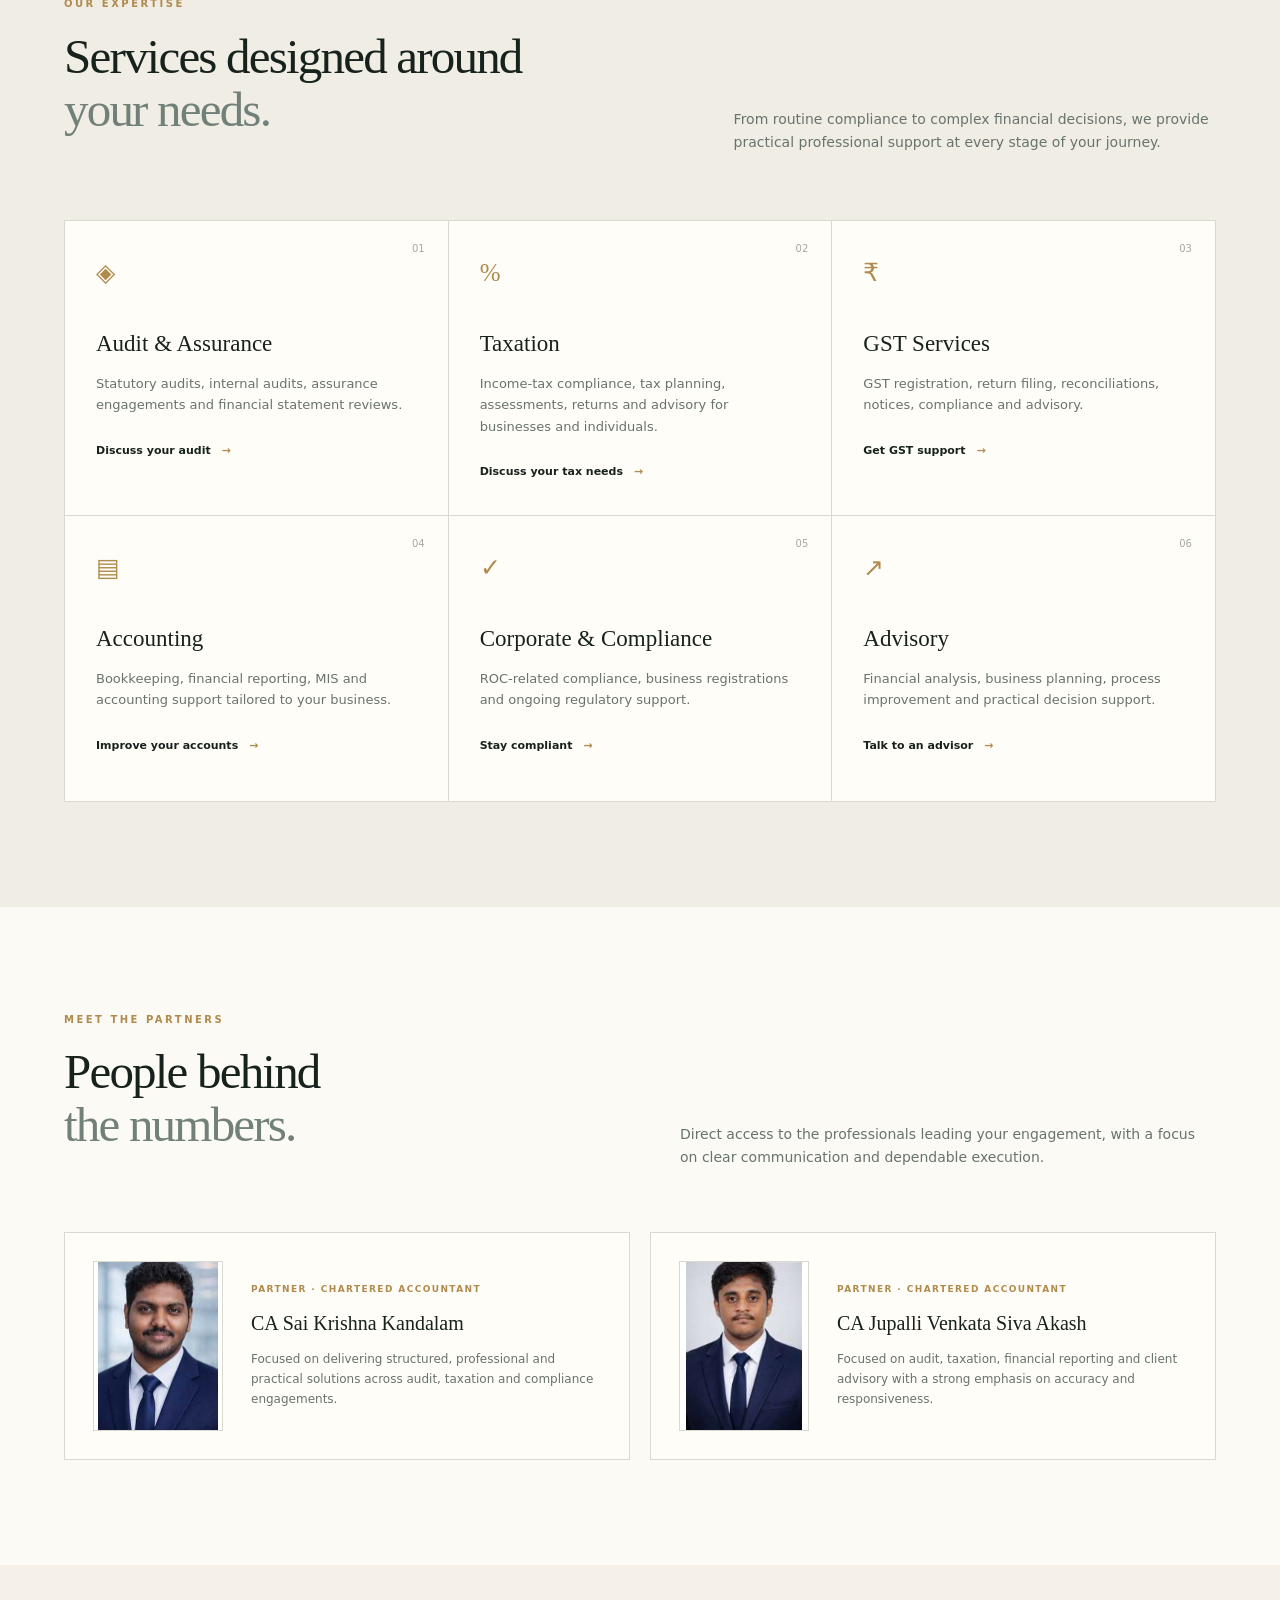
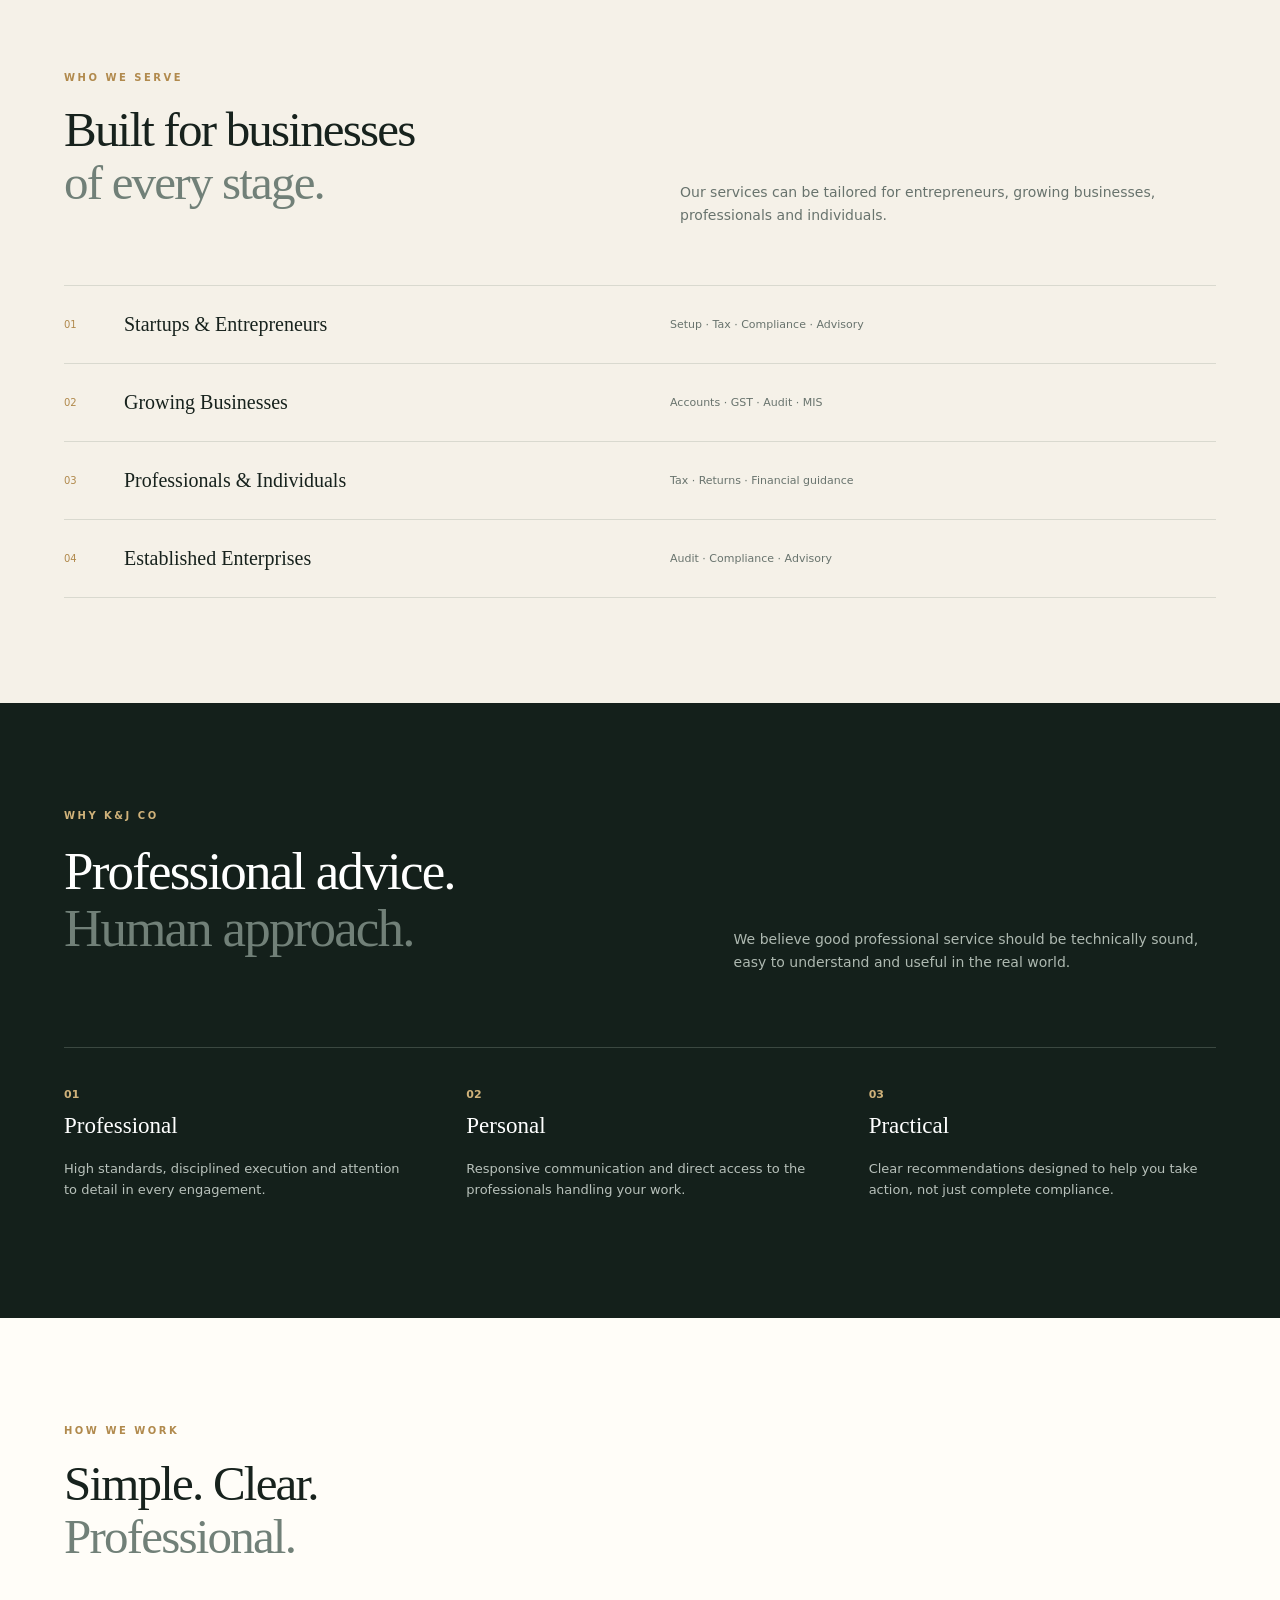
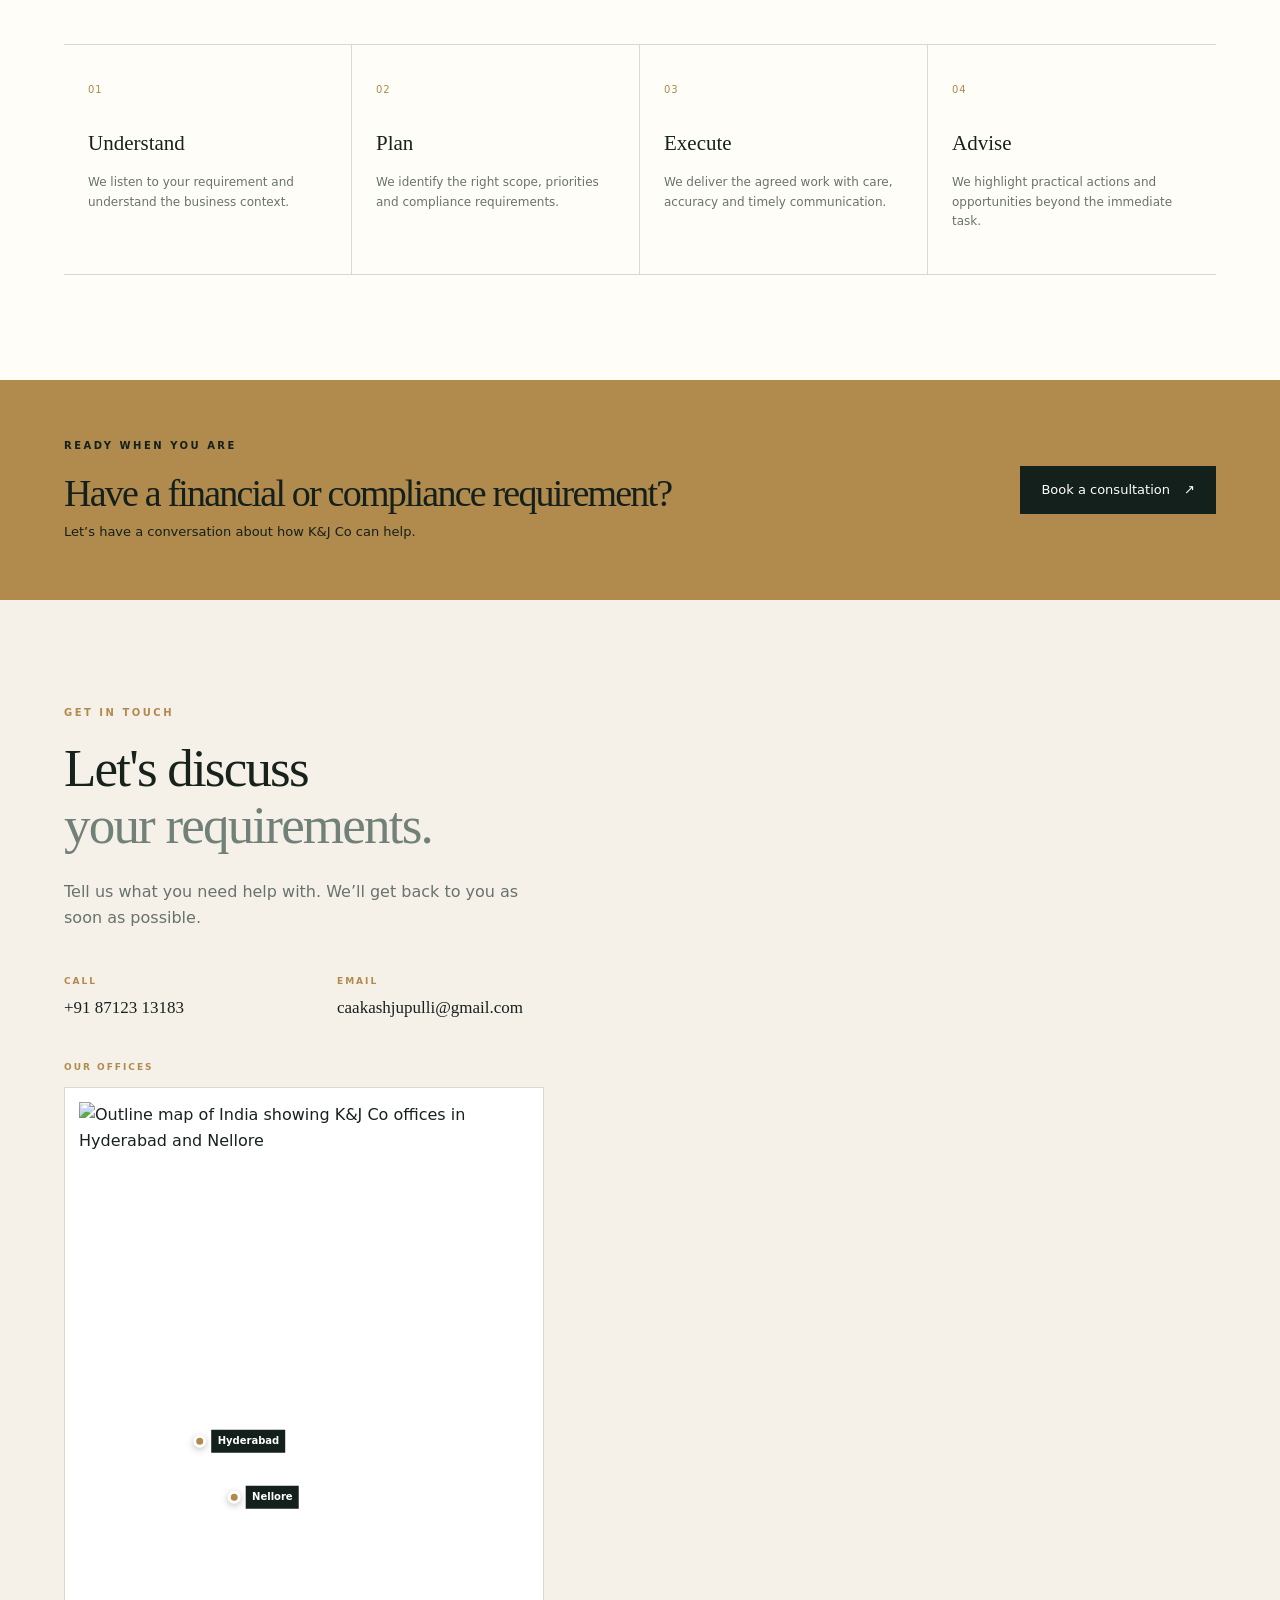
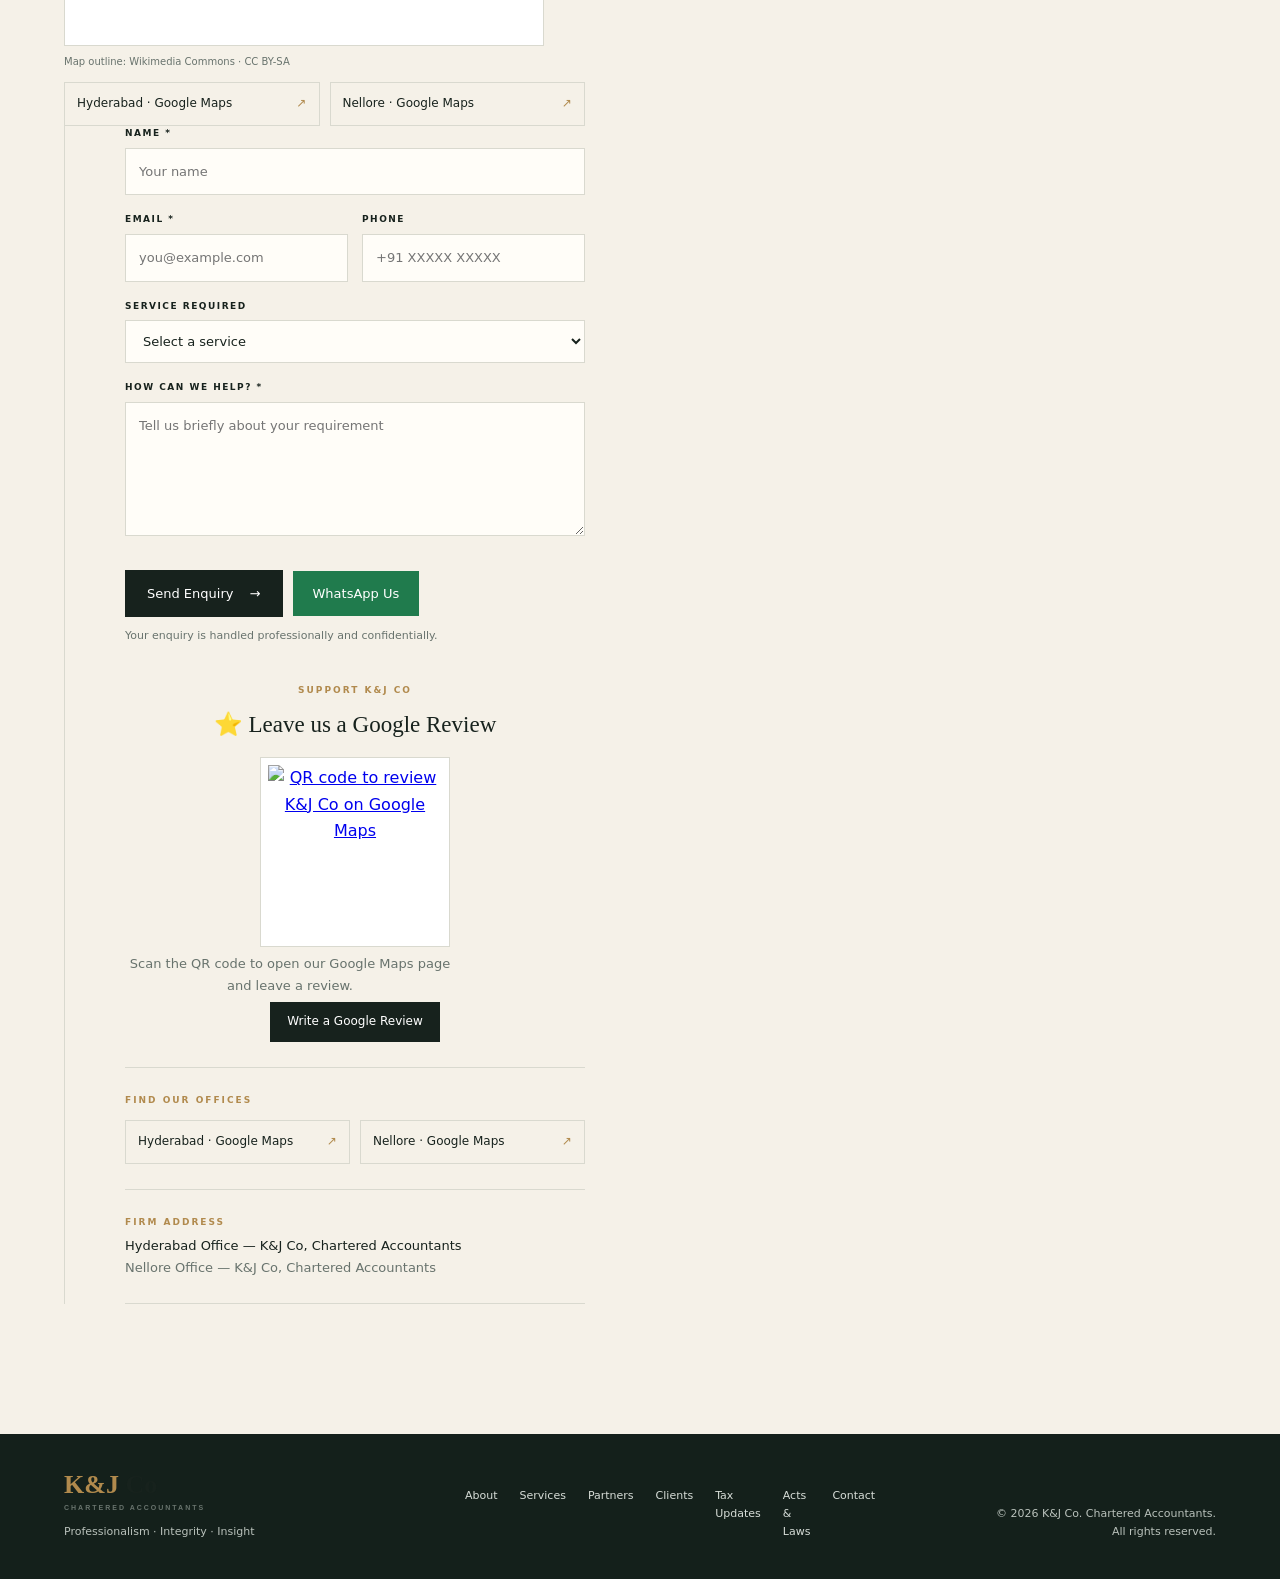
==== commit 2b272aa5: "Link statutory acts page from homepage navigation" ====
--- a/index.html
+++ b/index.html
@@ -12,7 +12,7 @@
 </head>
 <body>
 <div class="topbar"><div class="container topbar-inner"><span>CHARTERED ACCOUNTANTS · HYDERABAD & NELLORE</span><a href="tel:+918712313183">+91 87123 13183</a></div></div>
-<header class="nav"><div class="container nav-inner"><a class="logo" href="#home"><span>K&J</span> Co <small>CHARTERED ACCOUNTANTS</small></a><nav aria-label="Primary navigation"><a href="#about">About</a><a href="#services">Services</a><a href="#partners">Partners</a><a href="clients.html">Clients</a><a href="tax-updates.html">Tax Updates</a><a href="#why-us">Why Us</a><a href="#contact">Contact</a></nav><a class="nav-cta" href="#contact">Book a Consultation <span>↗</span></a></div></header>
+<header class="nav"><div class="container nav-inner"><a class="logo" href="#home"><span>K&J</span> Co <small>CHARTERED ACCOUNTANTS</small></a><nav aria-label="Primary navigation"><a href="#about">About</a><a href="#services">Services</a><a href="acts.html">Acts & Laws</a><a href="#partners">Partners</a><a href="clients.html">Clients</a><a href="tax-updates.html">Tax Updates</a><a href="#why-us">Why Us</a><a href="#contact">Contact</a></nav><a class="nav-cta" href="#contact">Book a Consultation <span>↗</span></a></div></header>
 <main>
 <section id="home" class="hero"><div class="hero-pattern"></div><div class="container hero-grid"><div class="hero-copy"><p class="eyebrow">TRUSTED FINANCIAL & COMPLIANCE PARTNER</p><h1>Clarity in numbers.<br><em>Confidence in decisions.</em></h1><p class="hero-text">K&J Co is a professional Chartered Accountancy firm helping businesses, professionals and individuals navigate audit, taxation, GST, accounting and financial decisions with confidence.</p><div class="actions"><a class="btn primary" href="#contact">Talk to an expert <span>→</span></a><a class="btn secondary" href="#services">Explore services</a></div><div class="hero-trust"><span>✓ Chartered Accountants</span><span>✓ Hyderabad & Nellore</span><span>✓ Client-focused service</span></div></div><div class="hero-visual"><div class="hero-card"><div class="seal"><span>K&J</span><small>EST. 2026</small></div><div><p>Professionalism.<br>Integrity. Insight.</p><small>CA FIRM · INDIA</small></div></div><div class="hero-note"><strong>6</strong><span>core service areas<br>for your financial needs</span></div></div></div></section>
 <section class="stats"><div class="container stats-grid"><div><strong>2026</strong><span>Firm established</span></div><div><strong>02</strong><span>Professional partners</span></div><div><strong>02</strong><span>Office locations</span></div><div><strong>360°</strong><span>Financial support</span></div></div></section>
@@ -29,6 +29,6 @@
 <a class="mini-marker mini-nel" href="https://www.google.com/maps/search/?api=1&query=K%26J%20Co%20Chartered%20Accountants%20Nellore%20Andhra%20Pradesh" target="_blank" rel="noopener" aria-label="Nellore office"><i></i><b>Nellore</b></a>
 </div><p class="mini-map-credit">Map outline: Wikimedia Commons · CC BY-SA</p><div class="map-buttons"><a href="https://maps.app.goo.gl/TD8KUza9fefw9qFP9" target="_blank" rel="noopener">Hyderabad · Google Maps <span>↗</span></a><a href="https://www.google.com/maps/search/?api=1&query=K%26J%20Co%20Chartered%20Accountants%20Nellore%20Andhra%20Pradesh" target="_blank" rel="noopener">Nellore · Google Maps <span>↗</span></a></div></div><div class="contact-box"><form class="contact-form" action="https://formsubmit.co/caakashjupulli@gmail.com" method="POST"><input type="hidden" name="_subject" value="New enquiry from K&J Co website"><input type="hidden" name="_captcha" value="true"><input type="hidden" name="_template" value="table"><input type="hidden" name="_url" value="https://venkatasivaakash-spec.github.io/kj-co-website/"><input type="hidden" name="_next" value="https://venkatasivaakash-spec.github.io/kj-co-website/thank-you.html"><div class="form-row"><label for="name">NAME *</label><input id="name" name="name" type="text" placeholder="Your name" required></div><div class="form-row split"><div><label for="email">EMAIL *</label><input id="email" name="email" type="email" placeholder="you@example.com" required></div><div><label for="phone">PHONE</label><input id="phone" name="phone" type="tel" placeholder="+91 XXXXX XXXXX"></div></div><div class="form-row"><label for="service">SERVICE REQUIRED</label><select id="service" name="service"><option value="">Select a service</option><option>Audit & Assurance</option><option>Taxation</option><option>GST Services</option><option>Accounting</option><option>Corporate & Compliance</option><option>Advisory</option><option>Other</option></select></div><div class="form-row"><label for="message">HOW CAN WE HELP? *</label><textarea id="message" name="message" rows="5" placeholder="Tell us briefly about your requirement" required></textarea></div><button class="form-submit" type="submit">Send Enquiry <span>→</span></button><a class="whatsapp-btn" href="https://wa.me/918712313183?text=Hello%20K%26J%20Co%2C%20I%20would%20like%20to%20discuss%20a%20professional%20requirement." target="_blank" rel="noopener">WhatsApp Us</a><p class="form-note">Your enquiry is handled professionally and confidentially.</p></form><div class="contact-details"><div class="review-box"><small>SUPPORT K&J CO</small><h3>⭐ Leave us a Google Review</h3><a class="review-qr" href="https://maps.app.goo.gl/BnRa2y58S9nLq9ie9" target="_blank" rel="noopener"><img src="https://api.qrserver.com/v1/create-qr-code/?size=220x220&data=https%3A%2F%2Fmaps.app.goo.gl%2FBnRa2y58S9nLq9ie9" alt="QR code to review K&J Co on Google Maps"></a><p>Scan the QR code to open our Google Maps page and leave a review.</p><a class="review-link" href="https://maps.app.goo.gl/BnRa2y58S9nLq9ie9" target="_blank" rel="noopener">Write a Google Review</a></div><div class="map-links"><small>FIND OUR OFFICES</small><div class="map-buttons"><a href="https://maps.app.goo.gl/TD8KUza9fefw9qFP9" target="_blank" rel="noopener">Hyderabad · Google Maps <span>↗</span></a><a href="https://www.google.com/maps/search/?api=1&query=K%26J%20Co%20Chartered%20Accountants%20Nellore%20Andhra%20Pradesh" target="_blank" rel="noopener">Nellore · Google Maps <span>↗</span></a></div></div><div><small>FIRM ADDRESS</small><p><a href="https://maps.app.goo.gl/TD8KUza9fefw9qFP9" target="_blank" rel="noopener">Hyderabad Office — K&J Co, Chartered Accountants</a><br>Nellore Office — K&J Co, Chartered Accountants</p></div></div></div></div></section>
 </main>
-<footer><div class="container footer-grid"><div><div class="logo"><span>K&J</span> Co <small>CHARTERED ACCOUNTANTS</small></div><p>Professionalism · Integrity · Insight</p></div><div class="footer-links"><a href="#about">About</a><a href="#services">Services</a><a href="#partners">Partners</a><a href="clients.html">Clients</a><a href="tax-updates.html">Tax Updates</a><a href="#contact">Contact</a></div><p class="copyright">© 2026 K&J Co. Chartered Accountants.<br>All rights reserved.</p></div></footer>
+<footer><div class="container footer-grid"><div><div class="logo"><span>K&J</span> Co <small>CHARTERED ACCOUNTANTS</small></div><p>Professionalism · Integrity · Insight</p></div><div class="footer-links"><a href="#about">About</a><a href="#services">Services</a><a href="#partners">Partners</a><a href="clients.html">Clients</a><a href="tax-updates.html">Tax Updates</a><a href="acts.html">Acts & Laws</a><a href="#contact">Contact</a></div><p class="copyright">© 2026 K&J Co. Chartered Accountants.<br>All rights reserved.</p></div></footer>
 <a class="floating-wa" href="https://wa.me/918712313183?text=Hello%20K%26J%20Co%2C%20I%20would%20like%20to%20discuss%20a%20professional%20requirement." target="_blank" rel="noopener" aria-label="Chat with K&J Co on WhatsApp">⌕<span>WhatsApp</span></a>
 </body></html>
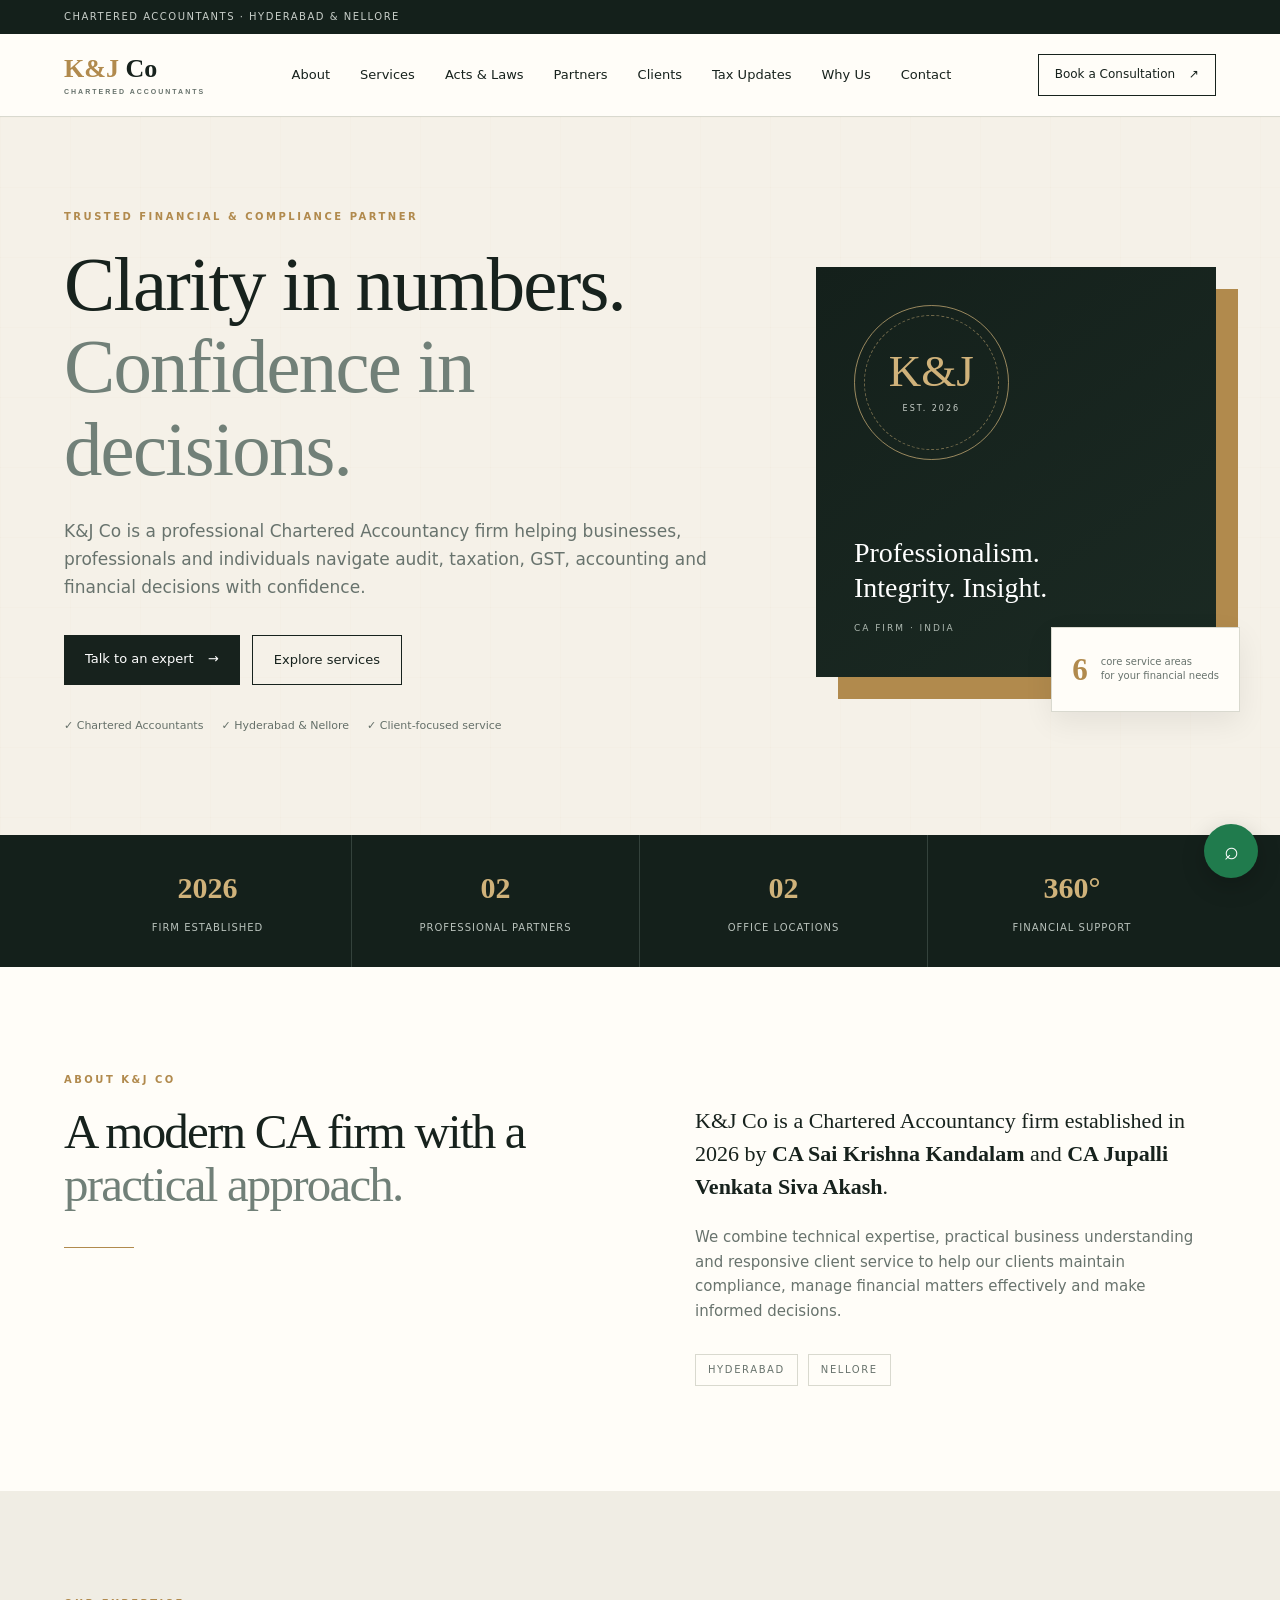
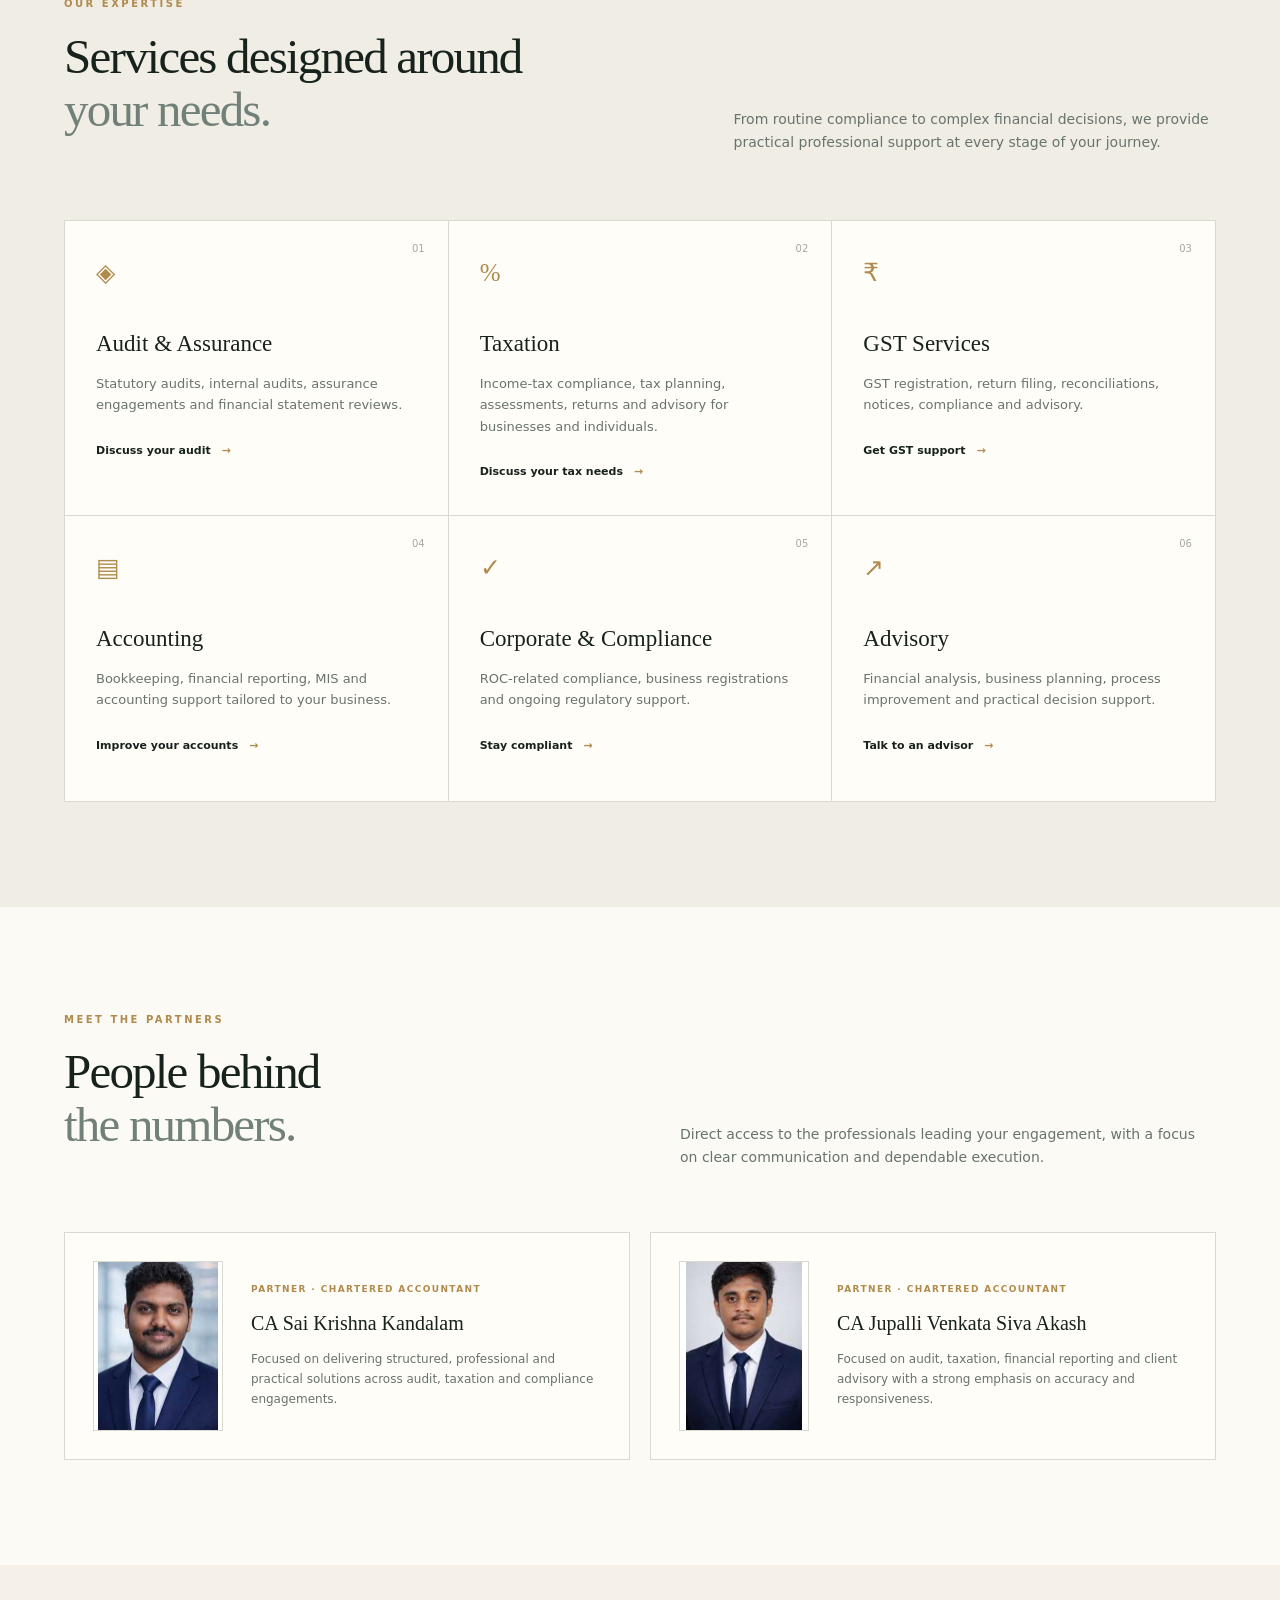
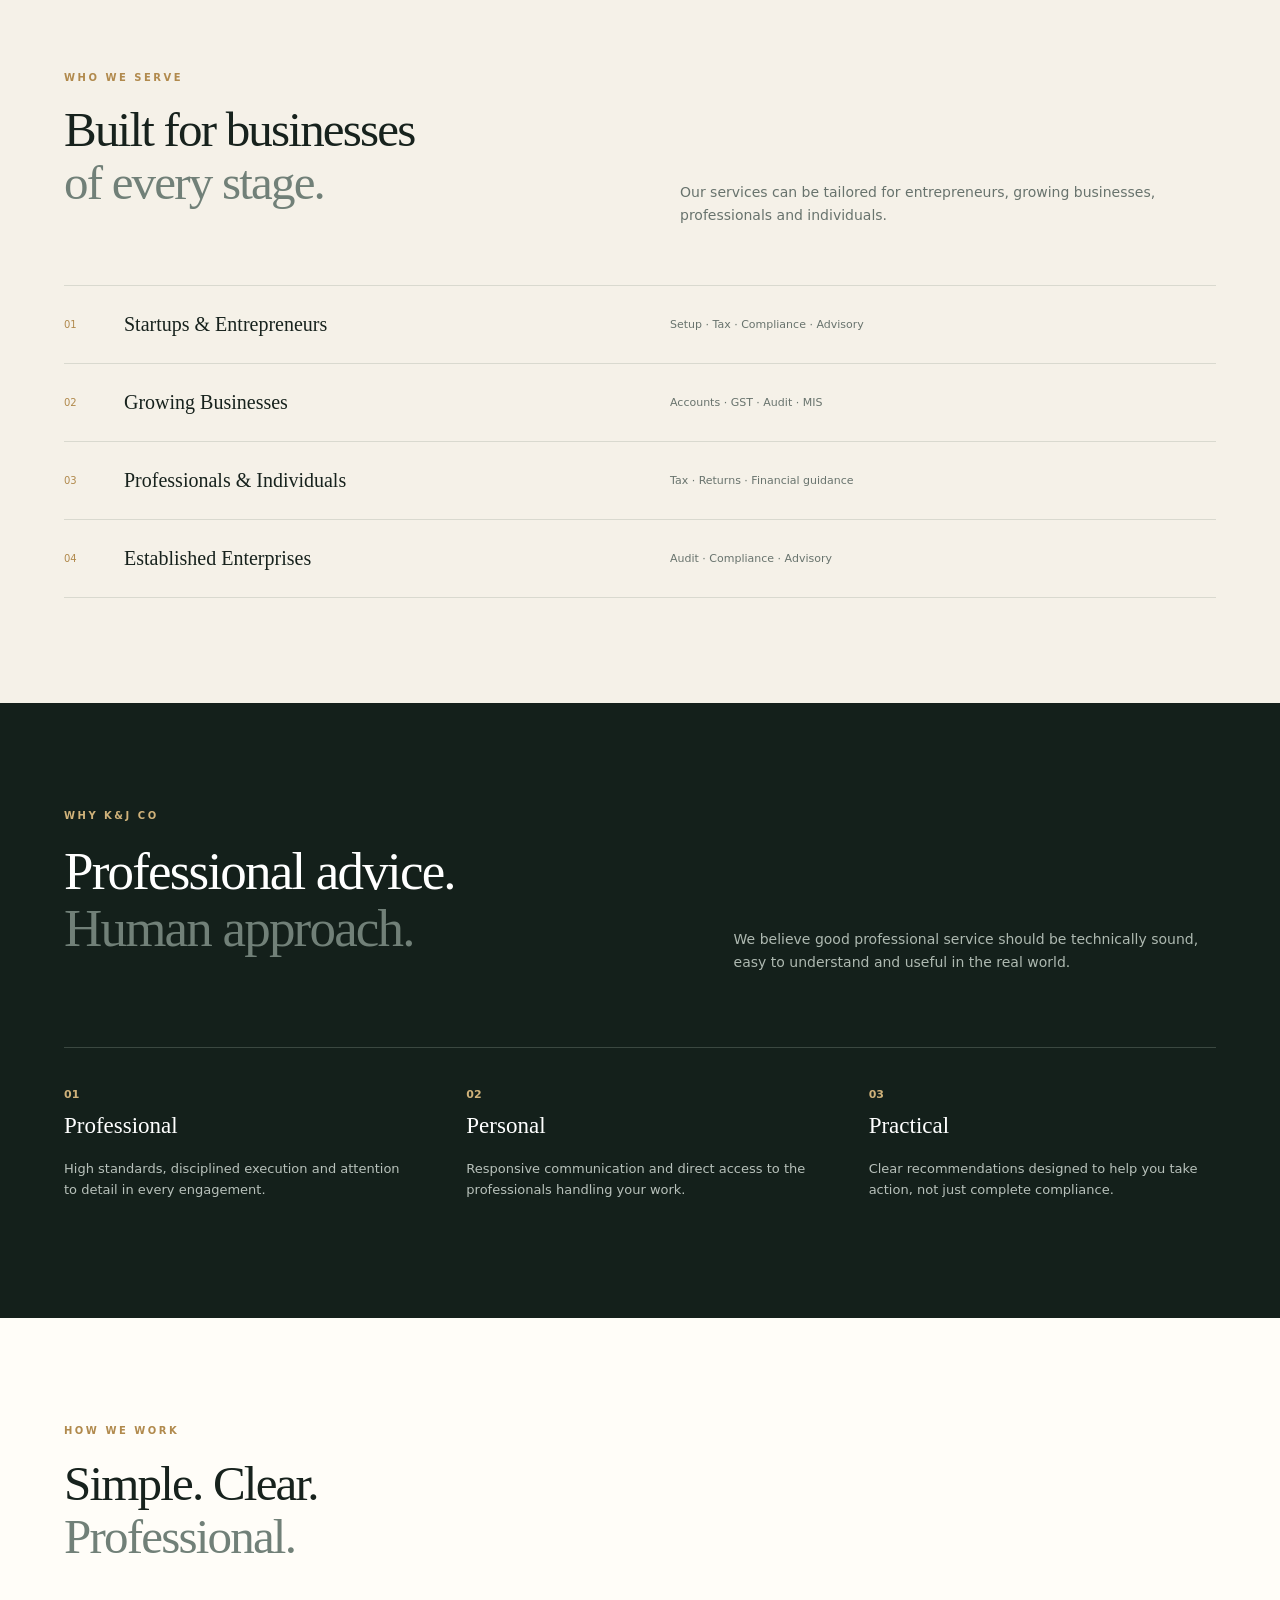
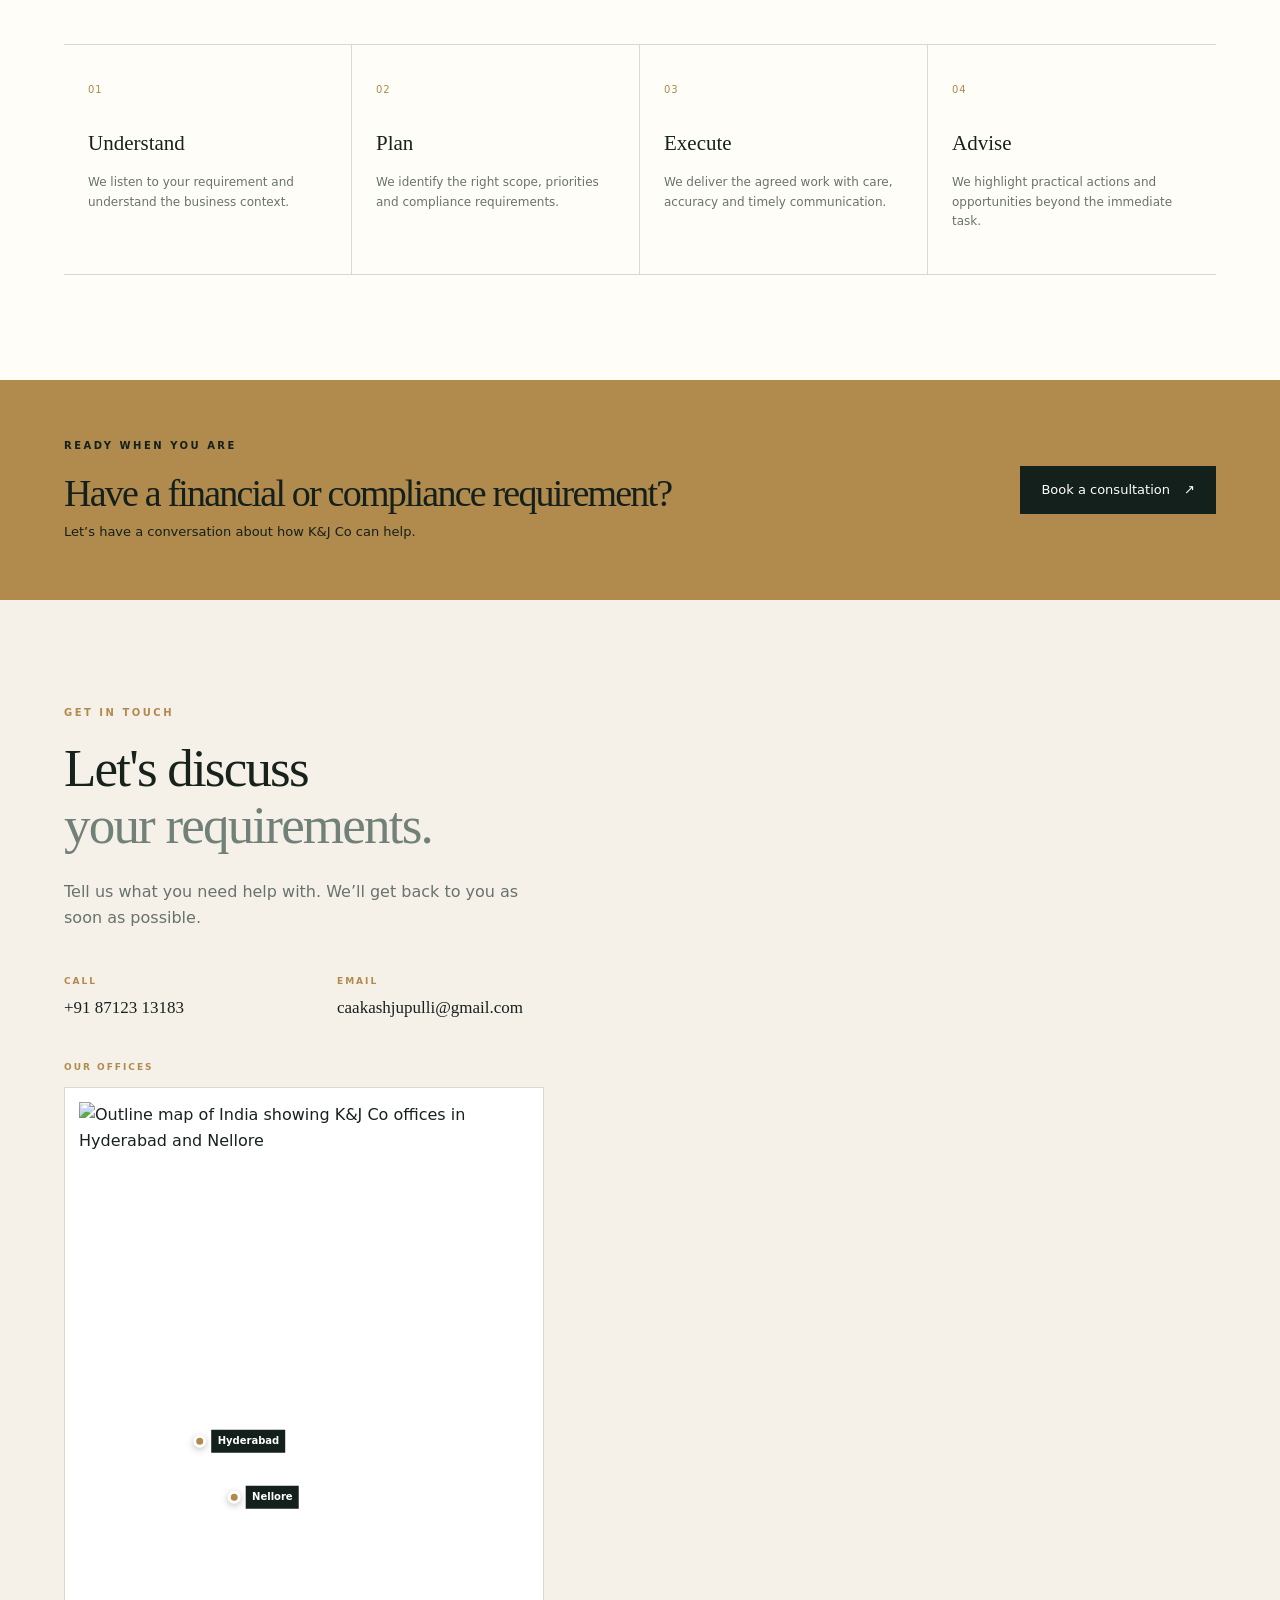
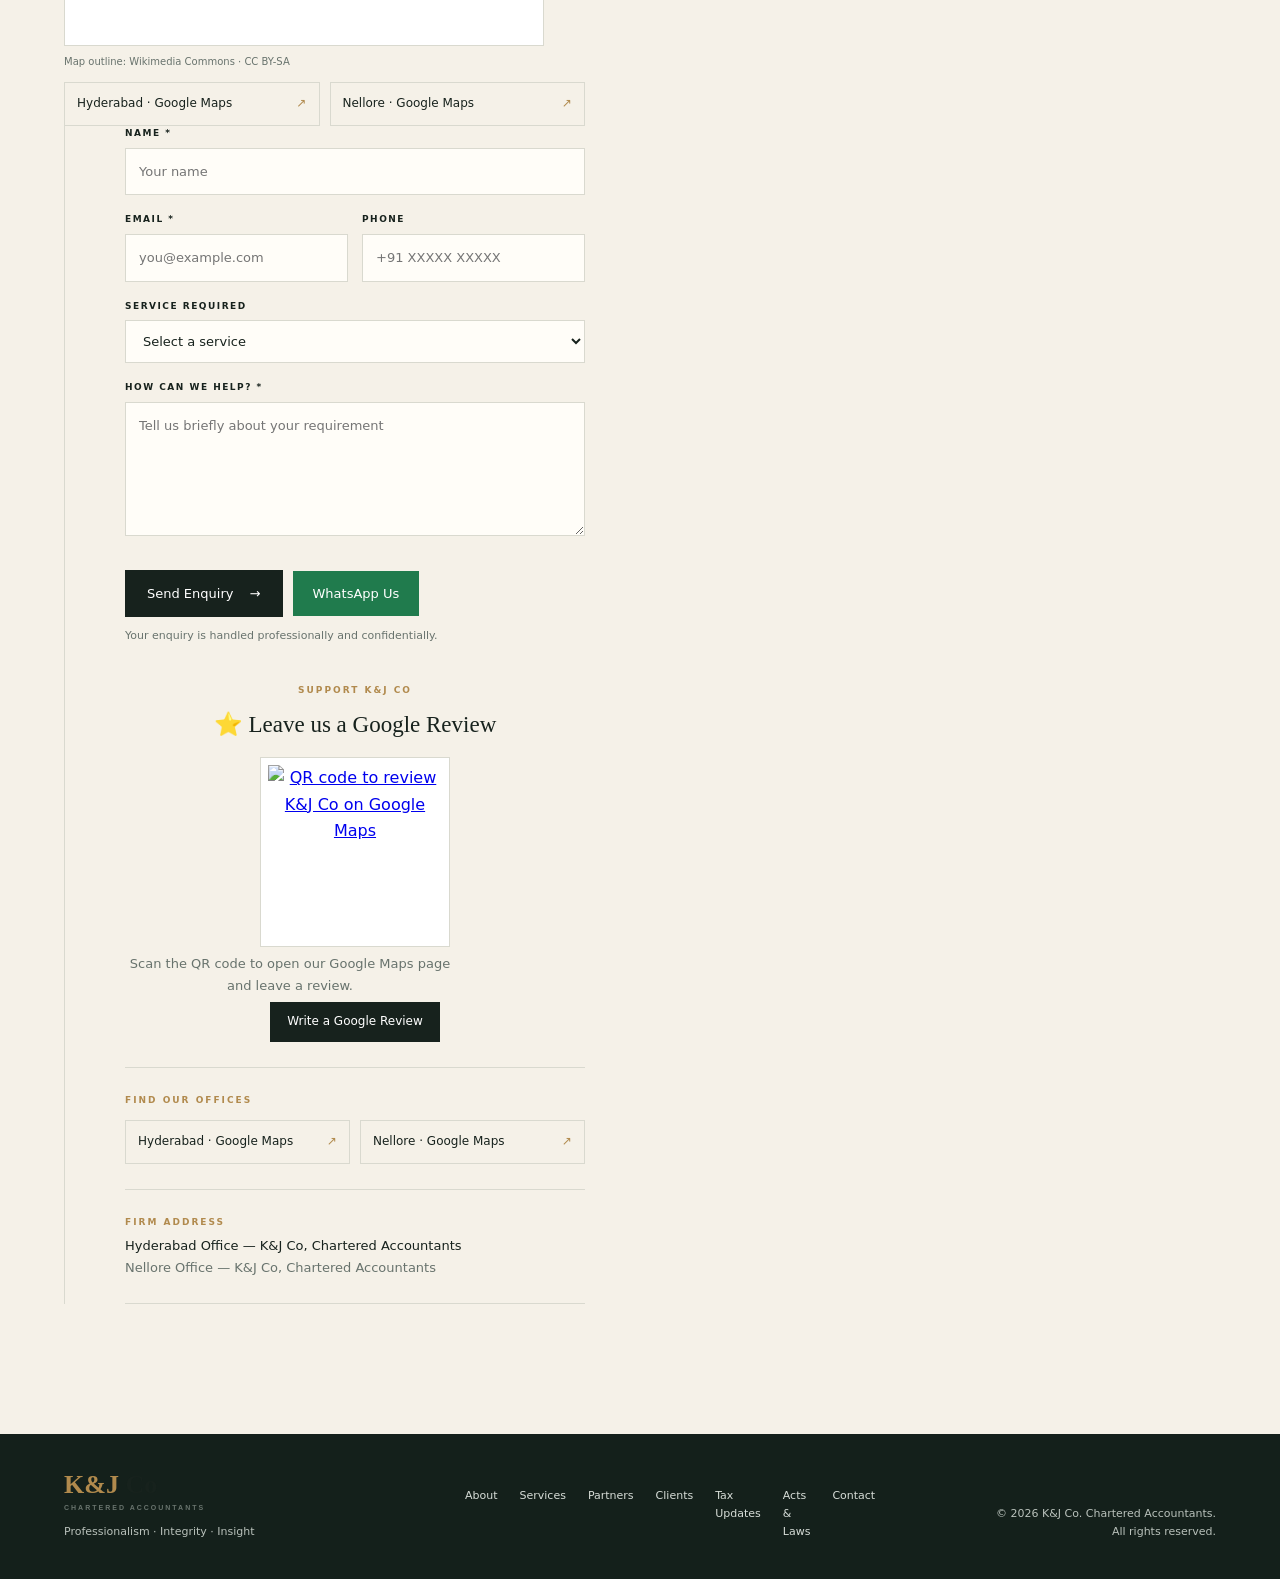
==== commit fbff489c: "Remove phone number from top website bar" ====
--- a/index.html
+++ b/index.html
@@ -11,7 +11,7 @@
 <link rel="stylesheet" href="style.css?v=20261007">
 </head>
 <body>
-<div class="topbar"><div class="container topbar-inner"><span>CHARTERED ACCOUNTANTS · HYDERABAD & NELLORE</span><a href="tel:+918712313183">+91 87123 13183</a></div></div>
+<div class="topbar"><div class="container topbar-inner"><span>CHARTERED ACCOUNTANTS · HYDERABAD & NELLORE</span></div></div>
 <header class="nav"><div class="container nav-inner"><a class="logo" href="#home"><span>K&J</span> Co <small>CHARTERED ACCOUNTANTS</small></a><nav aria-label="Primary navigation"><a href="#about">About</a><a href="#services">Services</a><a href="acts.html">Acts & Laws</a><a href="#partners">Partners</a><a href="clients.html">Clients</a><a href="tax-updates.html">Tax Updates</a><a href="#why-us">Why Us</a><a href="#contact">Contact</a></nav><a class="nav-cta" href="#contact">Book a Consultation <span>↗</span></a></div></header>
 <main>
 <section id="home" class="hero"><div class="hero-pattern"></div><div class="container hero-grid"><div class="hero-copy"><p class="eyebrow">TRUSTED FINANCIAL & COMPLIANCE PARTNER</p><h1>Clarity in numbers.<br><em>Confidence in decisions.</em></h1><p class="hero-text">K&J Co is a professional Chartered Accountancy firm helping businesses, professionals and individuals navigate audit, taxation, GST, accounting and financial decisions with confidence.</p><div class="actions"><a class="btn primary" href="#contact">Talk to an expert <span>→</span></a><a class="btn secondary" href="#services">Explore services</a></div><div class="hero-trust"><span>✓ Chartered Accountants</span><span>✓ Hyderabad & Nellore</span><span>✓ Client-focused service</span></div></div><div class="hero-visual"><div class="hero-card"><div class="seal"><span>K&J</span><small>EST. 2026</small></div><div><p>Professionalism.<br>Integrity. Insight.</p><small>CA FIRM · INDIA</small></div></div><div class="hero-note"><strong>6</strong><span>core service areas<br>for your financial needs</span></div></div></div></section>
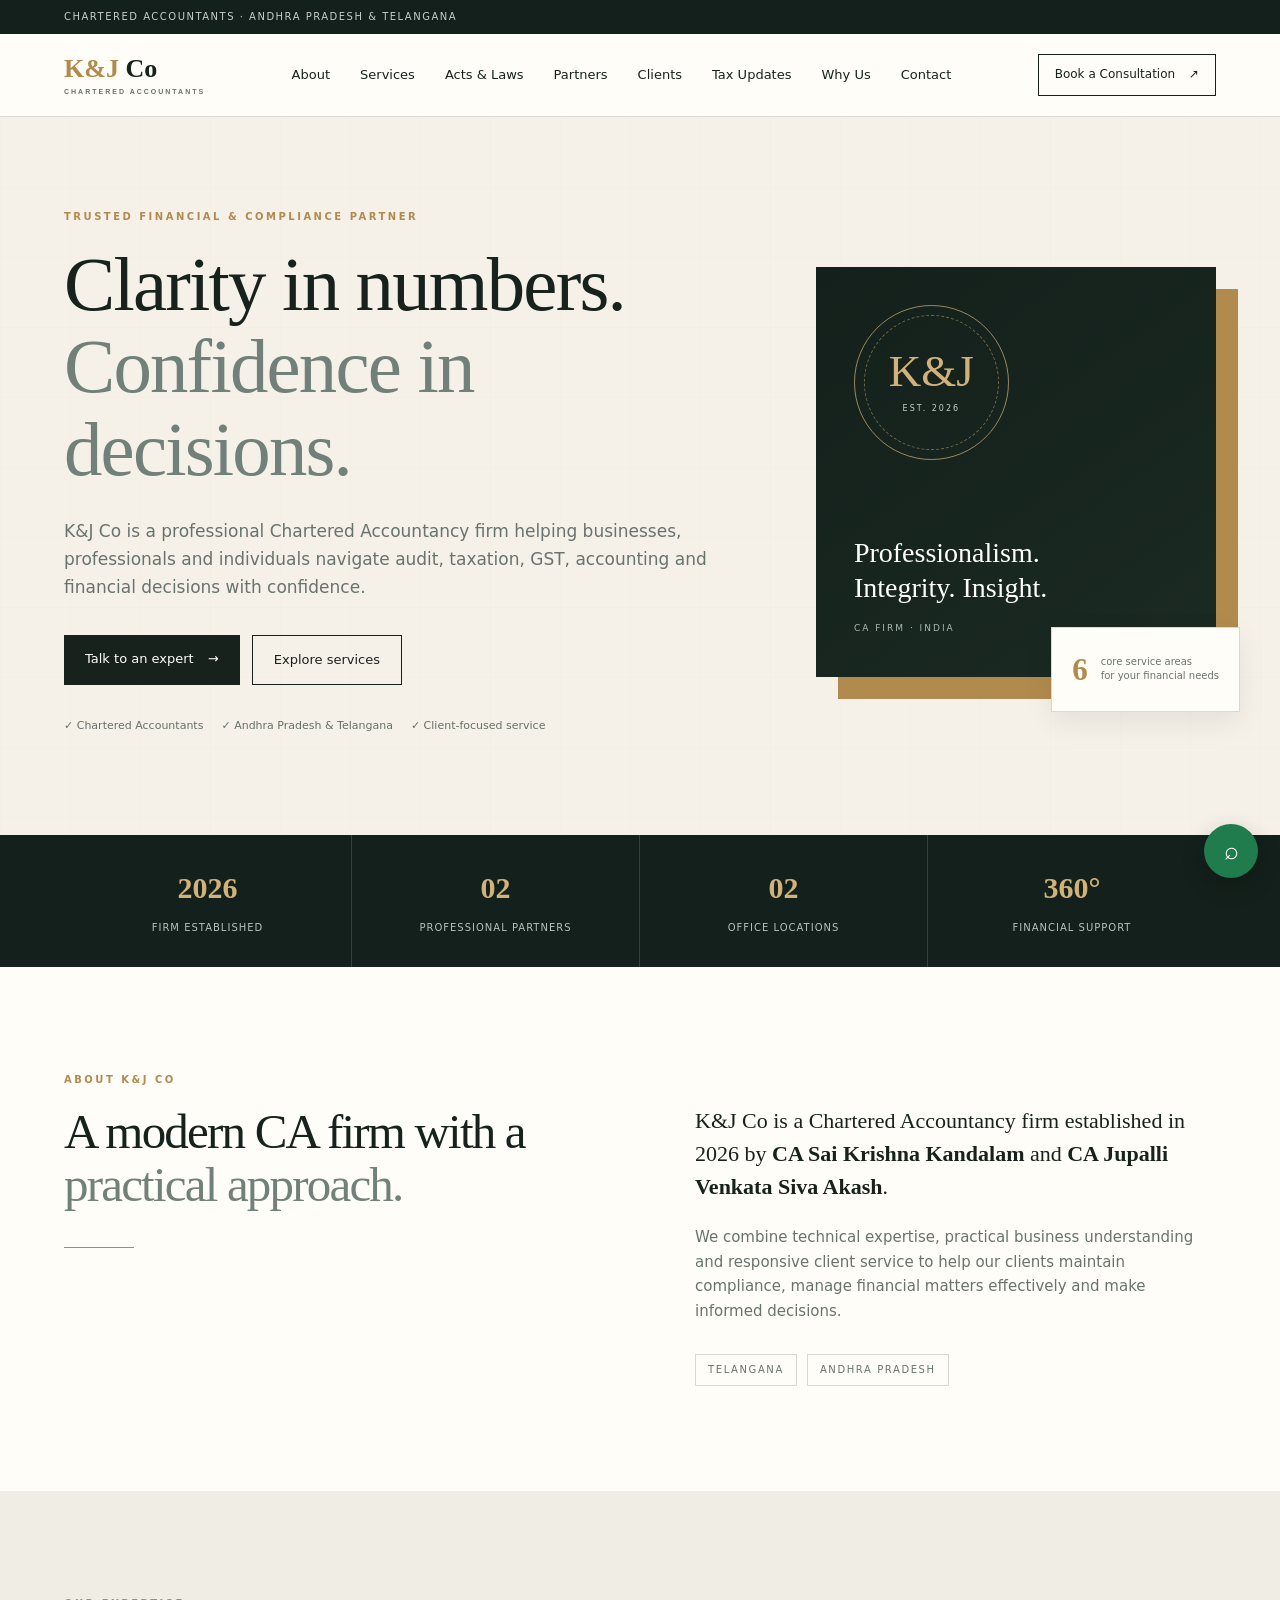
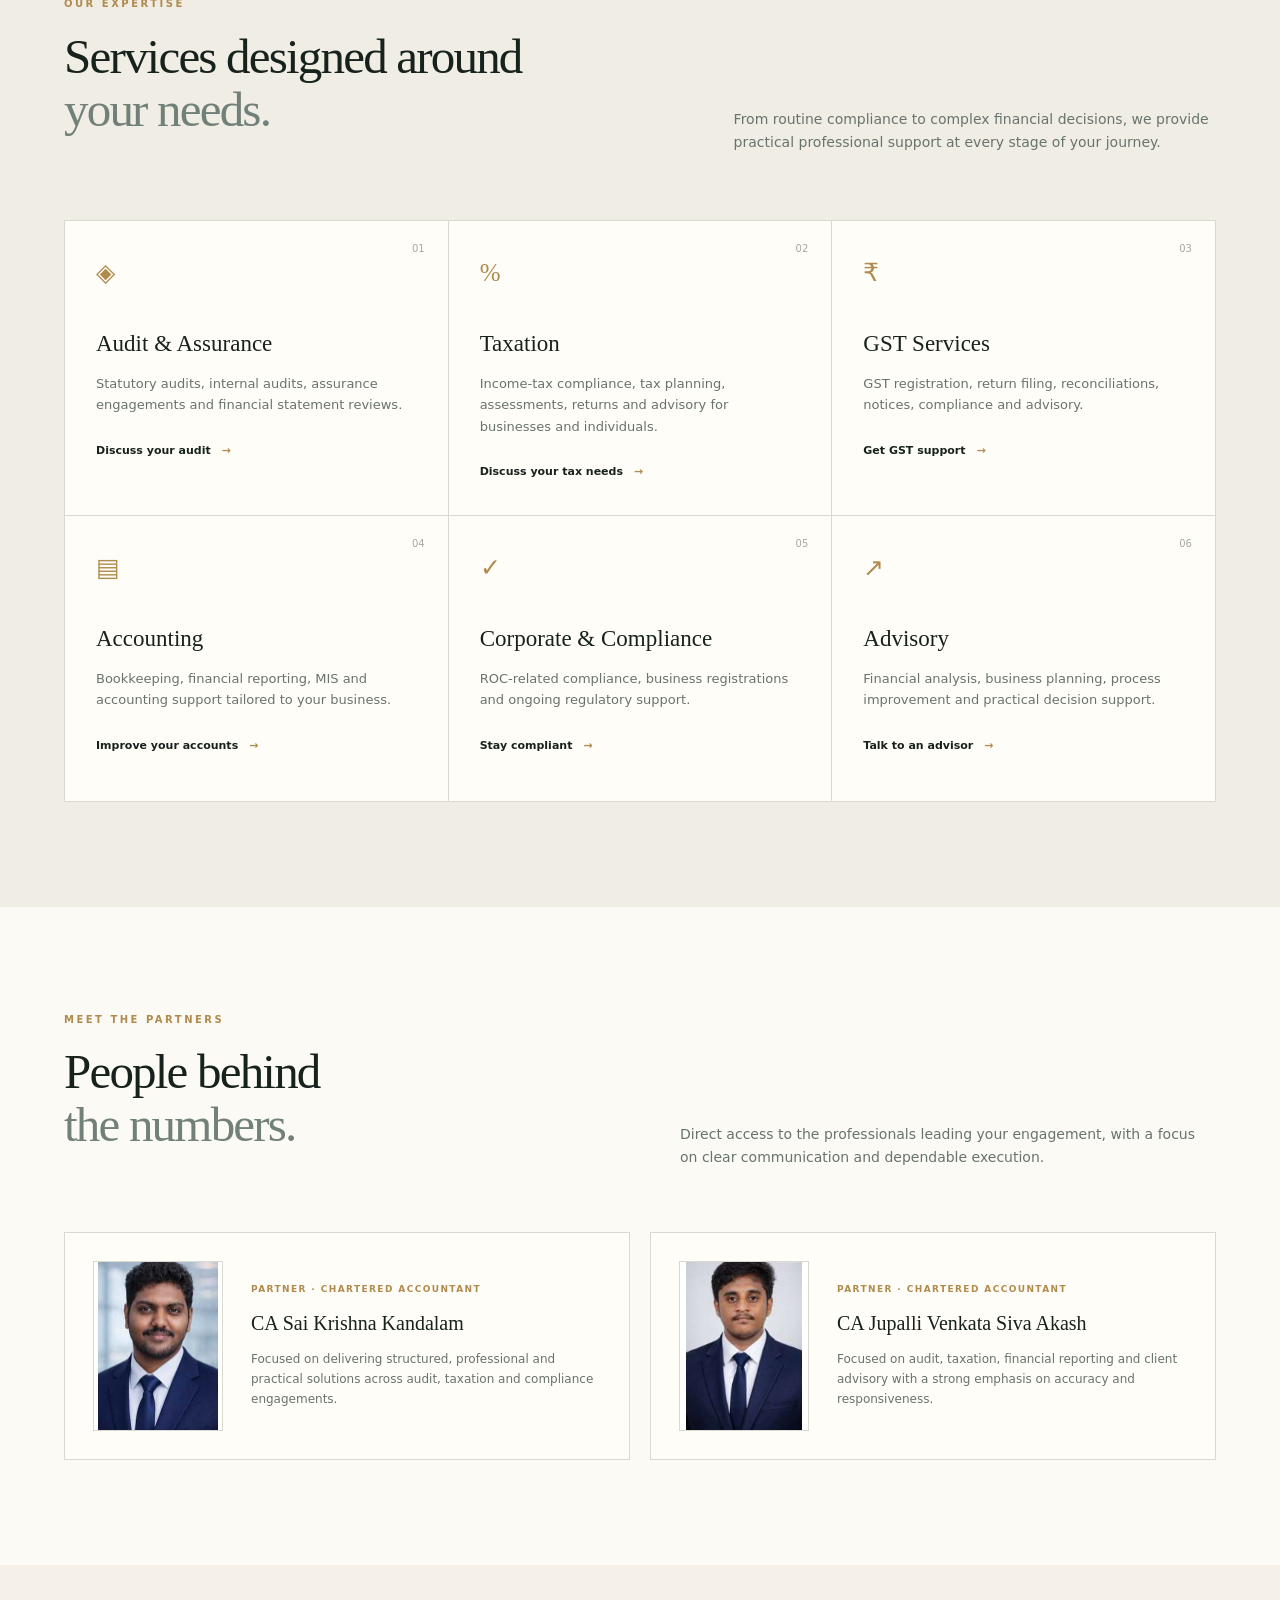
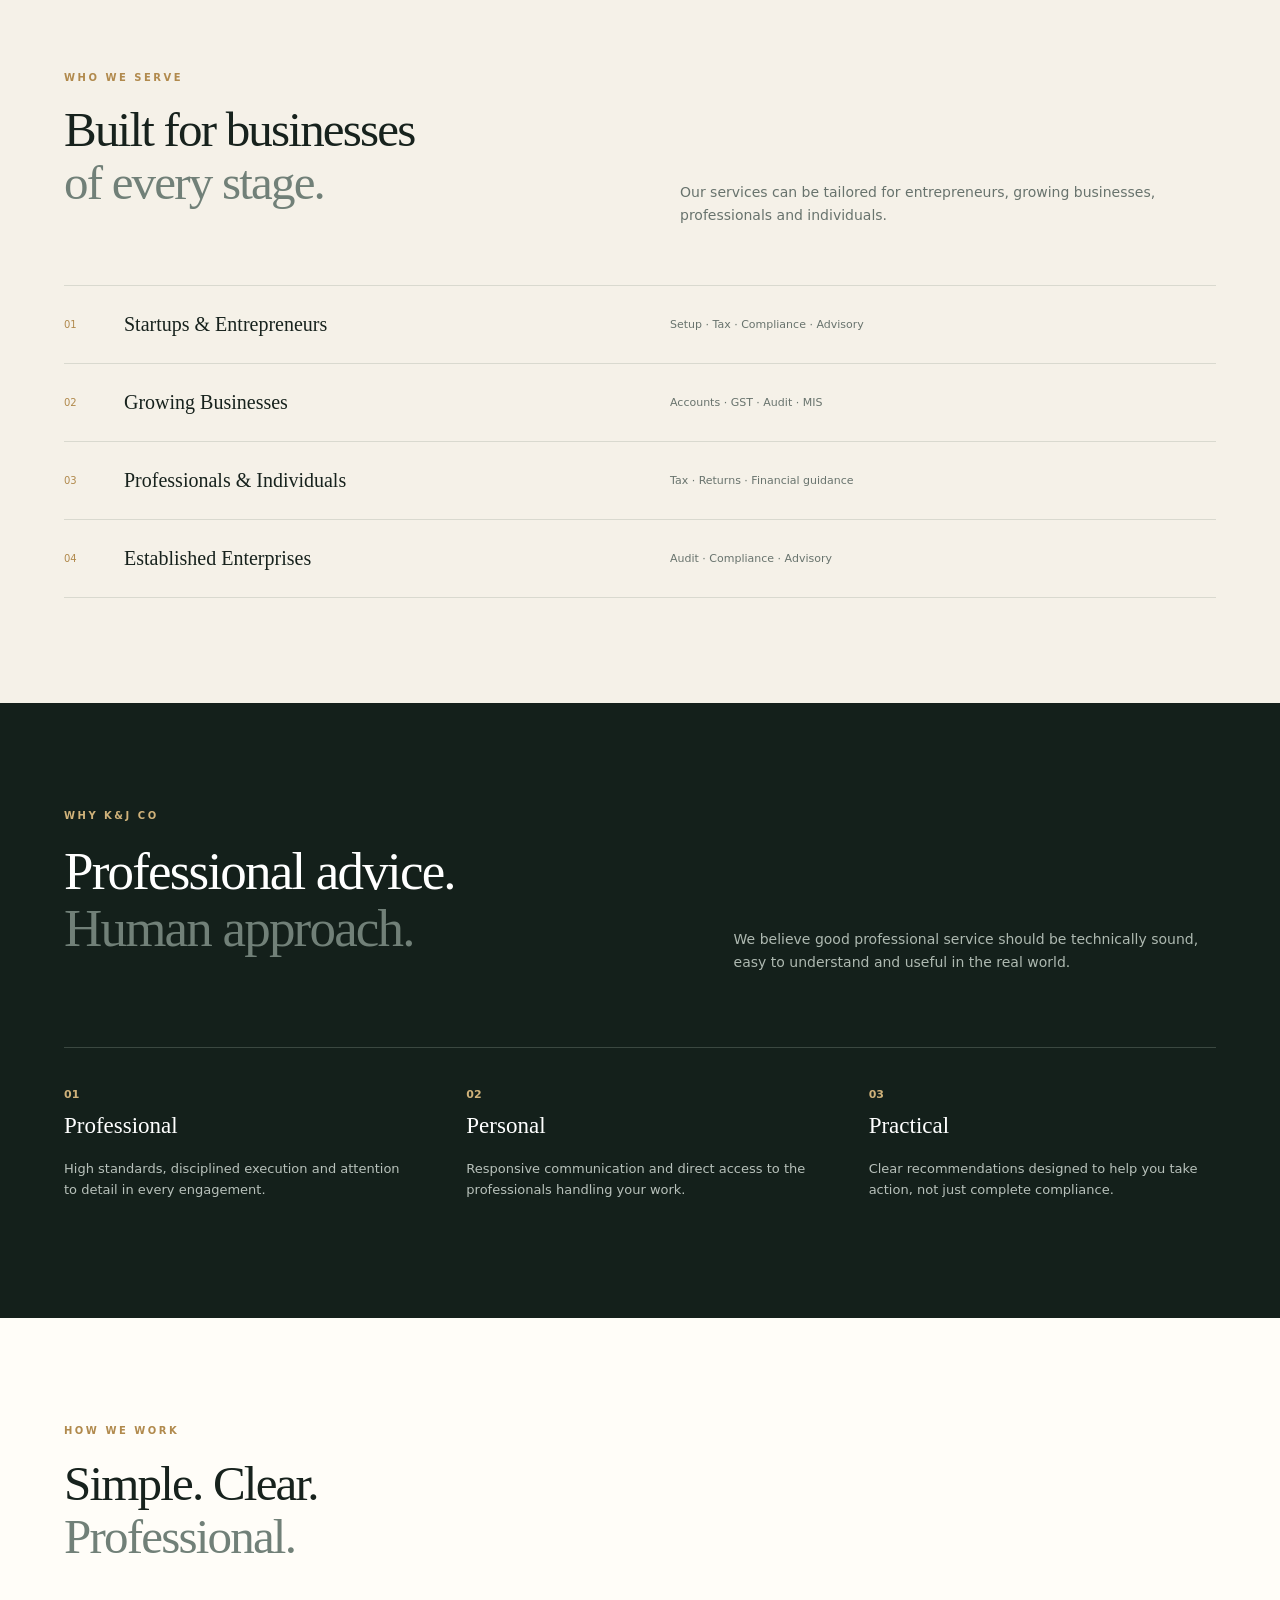
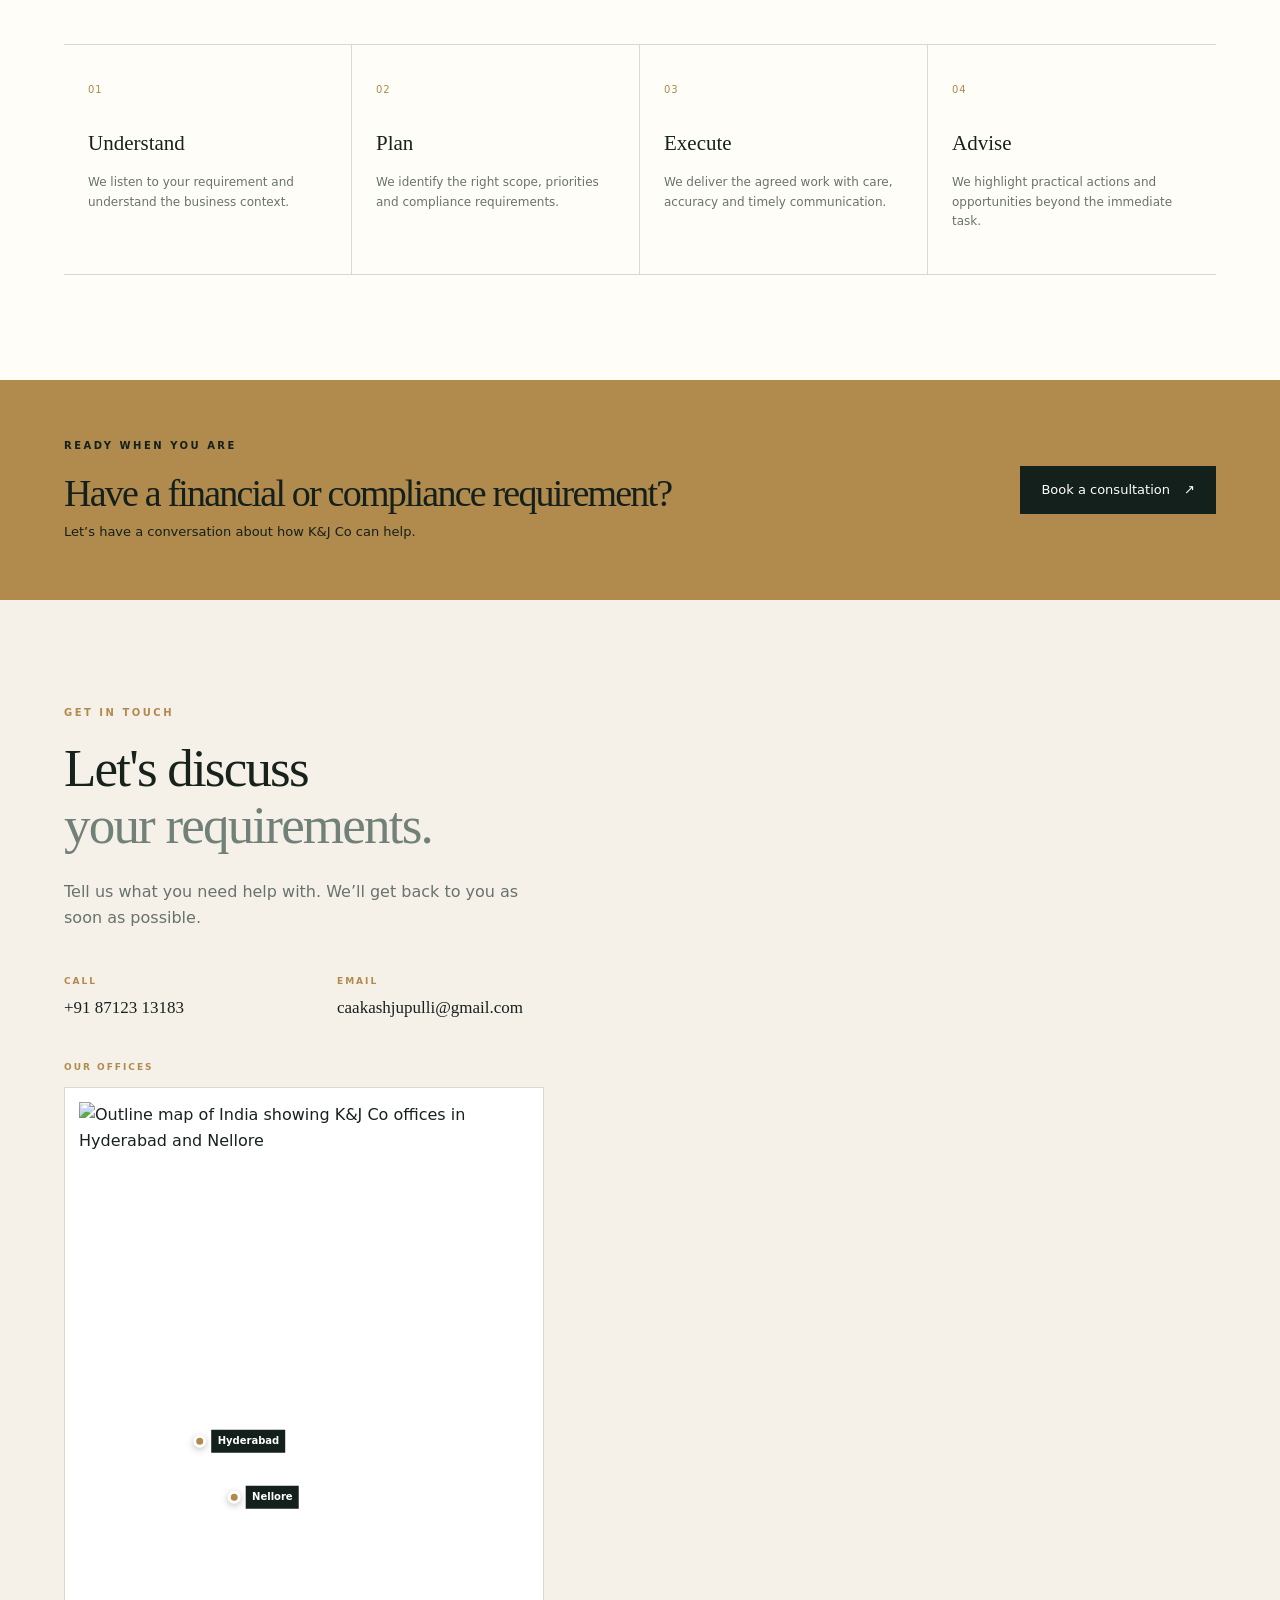
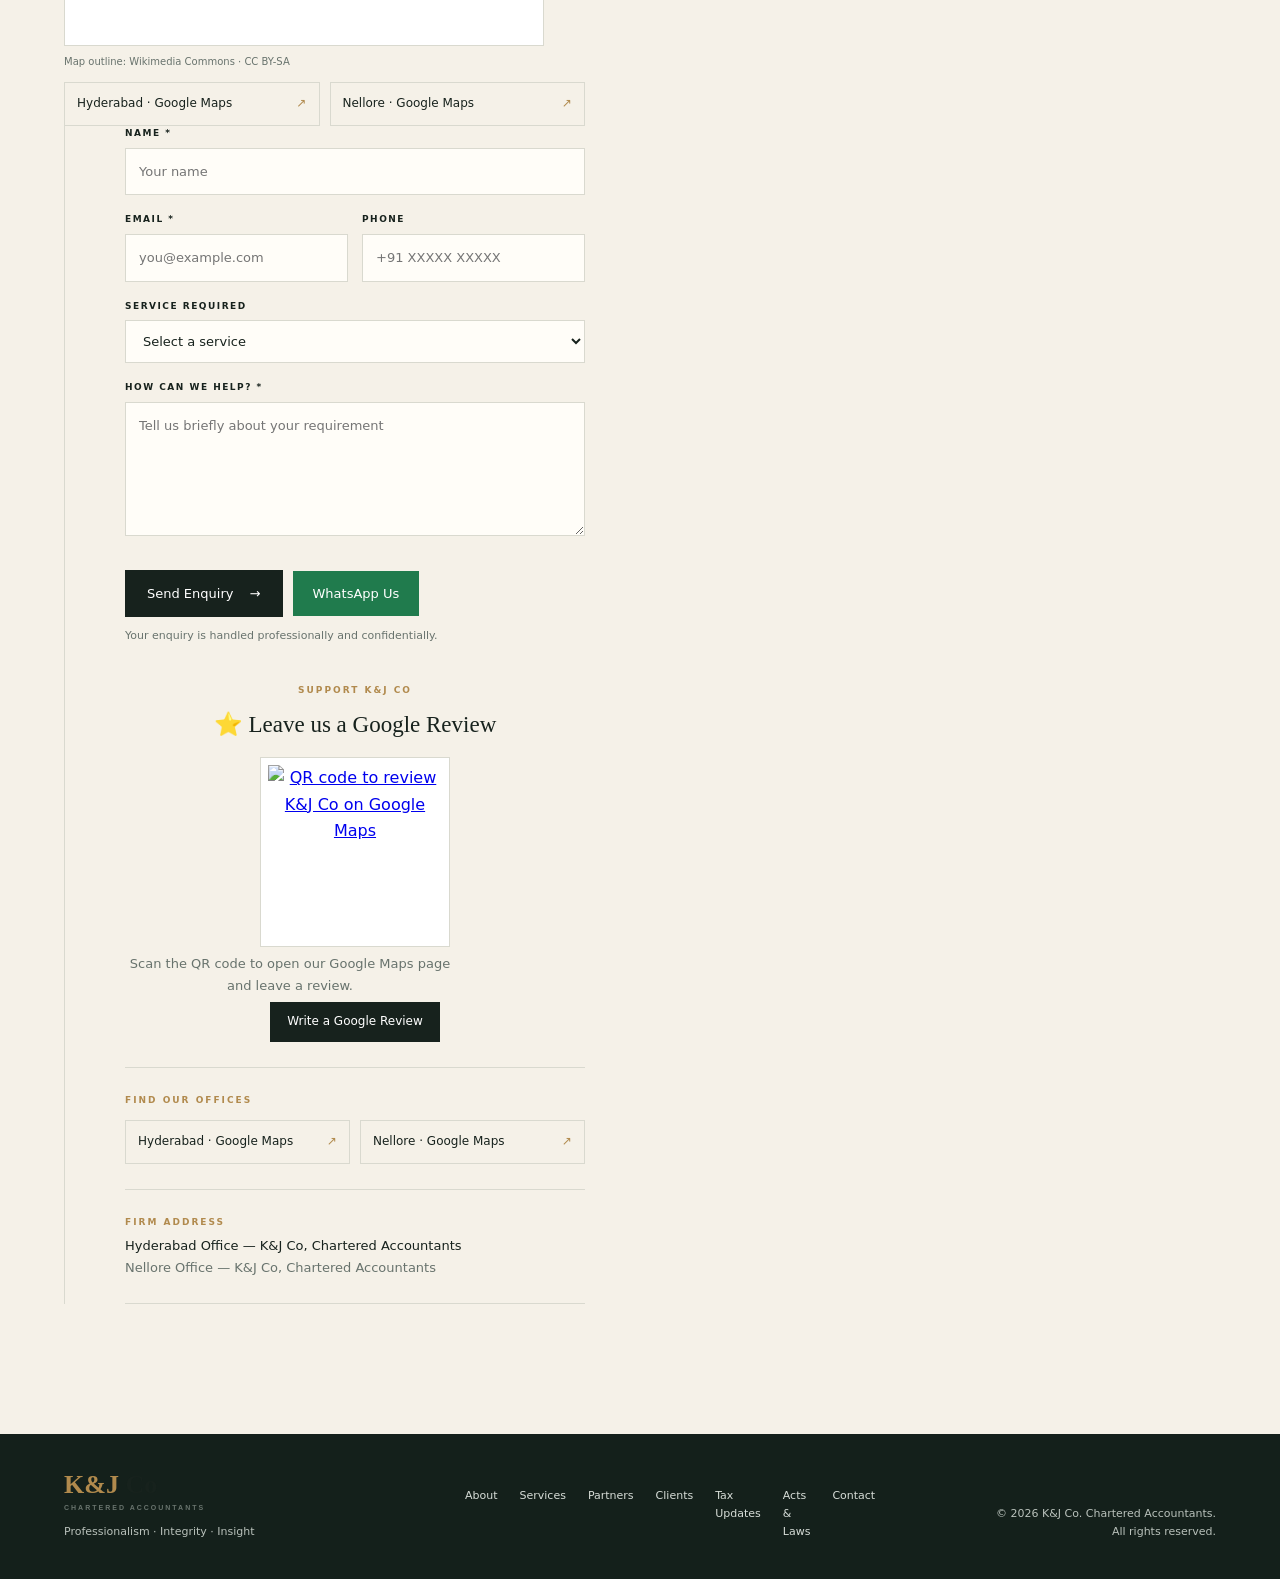
==== commit a27d27e3: "Update firm coverage to Andhra Pradesh and Telangana" ====
--- a/index.html
+++ b/index.html
@@ -3,20 +3,20 @@
 <head>
 <meta charset="UTF-8">
 <meta name="viewport" content="width=device-width, initial-scale=1.0">
-<meta name="description" content="K&J Co — Chartered Accountants in Hyderabad and Nellore. Audit, taxation, GST, accounting, compliance and advisory services.">
+<meta name="description" content="K&J Co — Chartered Accountants serving Andhra Pradesh and Telangana. Audit, taxation, GST, accounting, compliance and advisory services.">
 <meta name="theme-color" content="#14201b">
 <meta property="og:title" content="K&J Co | Chartered Accountants">
-<meta property="og:description" content="Professional Chartered Accountancy services in Hyderabad and Nellore.">
+<meta property="og:description" content="Professional Chartered Accountancy services across Andhra Pradesh and Telangana.">
 <title>K&J Co | Chartered Accountants</title>
 <link rel="stylesheet" href="style.css?v=20261007">
 </head>
 <body>
-<div class="topbar"><div class="container topbar-inner"><span>CHARTERED ACCOUNTANTS · HYDERABAD & NELLORE</span></div></div>
+<div class="topbar"><div class="container topbar-inner"><span>CHARTERED ACCOUNTANTS · ANDHRA PRADESH & TELANGANA</span></div></div>
 <header class="nav"><div class="container nav-inner"><a class="logo" href="#home"><span>K&J</span> Co <small>CHARTERED ACCOUNTANTS</small></a><nav aria-label="Primary navigation"><a href="#about">About</a><a href="#services">Services</a><a href="acts.html">Acts & Laws</a><a href="#partners">Partners</a><a href="clients.html">Clients</a><a href="tax-updates.html">Tax Updates</a><a href="#why-us">Why Us</a><a href="#contact">Contact</a></nav><a class="nav-cta" href="#contact">Book a Consultation <span>↗</span></a></div></header>
 <main>
-<section id="home" class="hero"><div class="hero-pattern"></div><div class="container hero-grid"><div class="hero-copy"><p class="eyebrow">TRUSTED FINANCIAL & COMPLIANCE PARTNER</p><h1>Clarity in numbers.<br><em>Confidence in decisions.</em></h1><p class="hero-text">K&J Co is a professional Chartered Accountancy firm helping businesses, professionals and individuals navigate audit, taxation, GST, accounting and financial decisions with confidence.</p><div class="actions"><a class="btn primary" href="#contact">Talk to an expert <span>→</span></a><a class="btn secondary" href="#services">Explore services</a></div><div class="hero-trust"><span>✓ Chartered Accountants</span><span>✓ Hyderabad & Nellore</span><span>✓ Client-focused service</span></div></div><div class="hero-visual"><div class="hero-card"><div class="seal"><span>K&J</span><small>EST. 2026</small></div><div><p>Professionalism.<br>Integrity. Insight.</p><small>CA FIRM · INDIA</small></div></div><div class="hero-note"><strong>6</strong><span>core service areas<br>for your financial needs</span></div></div></div></section>
+<section id="home" class="hero"><div class="hero-pattern"></div><div class="container hero-grid"><div class="hero-copy"><p class="eyebrow">TRUSTED FINANCIAL & COMPLIANCE PARTNER</p><h1>Clarity in numbers.<br><em>Confidence in decisions.</em></h1><p class="hero-text">K&J Co is a professional Chartered Accountancy firm helping businesses, professionals and individuals navigate audit, taxation, GST, accounting and financial decisions with confidence.</p><div class="actions"><a class="btn primary" href="#contact">Talk to an expert <span>→</span></a><a class="btn secondary" href="#services">Explore services</a></div><div class="hero-trust"><span>✓ Chartered Accountants</span><span>✓ Andhra Pradesh & Telangana</span><span>✓ Client-focused service</span></div></div><div class="hero-visual"><div class="hero-card"><div class="seal"><span>K&J</span><small>EST. 2026</small></div><div><p>Professionalism.<br>Integrity. Insight.</p><small>CA FIRM · INDIA</small></div></div><div class="hero-note"><strong>6</strong><span>core service areas<br>for your financial needs</span></div></div></div></section>
 <section class="stats"><div class="container stats-grid"><div><strong>2026</strong><span>Firm established</span></div><div><strong>02</strong><span>Professional partners</span></div><div><strong>02</strong><span>Office locations</span></div><div><strong>360°</strong><span>Financial support</span></div></div></section>
-<section id="about" class="section about"><div class="container about-grid"><div class="section-intro"><p class="eyebrow">ABOUT K&J CO</p><h2>A modern CA firm with a <em>practical approach.</em></h2><div class="gold-line"></div></div><div class="about-copy"><p class="lead">K&J Co is a Chartered Accountancy firm established in 2026 by <strong>CA Sai Krishna Kandalam</strong> and <strong>CA Jupalli Venkata Siva Akash</strong>.</p><p>We combine technical expertise, practical business understanding and responsive client service to help our clients maintain compliance, manage financial matters effectively and make informed decisions.</p><div class="locations"><span>HYDERABAD</span><span>NELLORE</span></div></div></div></section>
+<section id="about" class="section about"><div class="container about-grid"><div class="section-intro"><p class="eyebrow">ABOUT K&J CO</p><h2>A modern CA firm with a <em>practical approach.</em></h2><div class="gold-line"></div></div><div class="about-copy"><p class="lead">K&J Co is a Chartered Accountancy firm established in 2026 by <strong>CA Sai Krishna Kandalam</strong> and <strong>CA Jupalli Venkata Siva Akash</strong>.</p><p>We combine technical expertise, practical business understanding and responsive client service to help our clients maintain compliance, manage financial matters effectively and make informed decisions.</p><div class="locations"><span>TELANGANA</span><span>ANDHRA PRADESH</span></div></div></div></section>
 <section id="services" class="section services"><div class="container"><div class="section-head"><div><p class="eyebrow">OUR EXPERTISE</p><h2>Services designed around<br><em>your needs.</em></h2></div><p>From routine compliance to complex financial decisions, we provide practical professional support at every stage of your journey.</p></div><div class="service-grid"><article><div class="service-no">01</div><div class="service-icon">◈</div><h3>Audit & Assurance</h3><p>Statutory audits, internal audits, assurance engagements and financial statement reviews.</p><a href="#contact">Discuss your audit <span>→</span></a></article><article><div class="service-no">02</div><div class="service-icon">%</div><h3>Taxation</h3><p>Income-tax compliance, tax planning, assessments, returns and advisory for businesses and individuals.</p><a href="#contact">Discuss your tax needs <span>→</span></a></article><article><div class="service-no">03</div><div class="service-icon">₹</div><h3>GST Services</h3><p>GST registration, return filing, reconciliations, notices, compliance and advisory.</p><a href="#contact">Get GST support <span>→</span></a></article><article><div class="service-no">04</div><div class="service-icon">▤</div><h3>Accounting</h3><p>Bookkeeping, financial reporting, MIS and accounting support tailored to your business.</p><a href="#contact">Improve your accounts <span>→</span></a></article><article><div class="service-no">05</div><div class="service-icon">✓</div><h3>Corporate & Compliance</h3><p>ROC-related compliance, business registrations and ongoing regulatory support.</p><a href="#contact">Stay compliant <span>→</span></a></article><article><div class="service-no">06</div><div class="service-icon">↗</div><h3>Advisory</h3><p>Financial analysis, business planning, process improvement and practical decision support.</p><a href="#contact">Talk to an advisor <span>→</span></a></article></div></div></section>
 <section id="partners" class="section partners"><div class="container"><div class="section-head compact"><div><p class="eyebrow">MEET THE PARTNERS</p><h2>People behind<br><em>the numbers.</em></h2></div><p>Direct access to the professionals leading your engagement, with a focus on clear communication and dependable execution.</p></div><div class="partner-grid"><article class="partner-card"><div class="partner-photo"><img src="assets/ca-sai-krishna.jpg" alt="CA Sai Krishna Kandalam" loading="lazy"></div><div><p class="partner-role">PARTNER · CHARTERED ACCOUNTANT</p><h3>CA Sai Krishna Kandalam</h3><p>Focused on delivering structured, professional and practical solutions across audit, taxation and compliance engagements.</p></div></article><article class="partner-card"><div class="partner-photo"><img src="assets/ca-jupalli.jpg" alt="CA Jupalli Venkata Siva Akash" loading="lazy"></div><div><p class="partner-role">PARTNER · CHARTERED ACCOUNTANT</p><h3>CA Jupalli Venkata Siva Akash</h3><p>Focused on audit, taxation, financial reporting and client advisory with a strong emphasis on accuracy and responsiveness.</p></div></article></div></div></section>
 <section class="section industries"><div class="container"><div class="section-head compact"><div><p class="eyebrow">WHO WE SERVE</p><h2>Built for businesses<br><em>of every stage.</em></h2></div><p>Our services can be tailored for entrepreneurs, growing businesses, professionals and individuals.</p></div><div class="industry-list"><div><span>01</span><strong>Startups & Entrepreneurs</strong><small>Setup · Tax · Compliance · Advisory</small></div><div><span>02</span><strong>Growing Businesses</strong><small>Accounts · GST · Audit · MIS</small></div><div><span>03</span><strong>Professionals & Individuals</strong><small>Tax · Returns · Financial guidance</small></div><div><span>04</span><strong>Established Enterprises</strong><small>Audit · Compliance · Advisory</small></div></div></div></section>
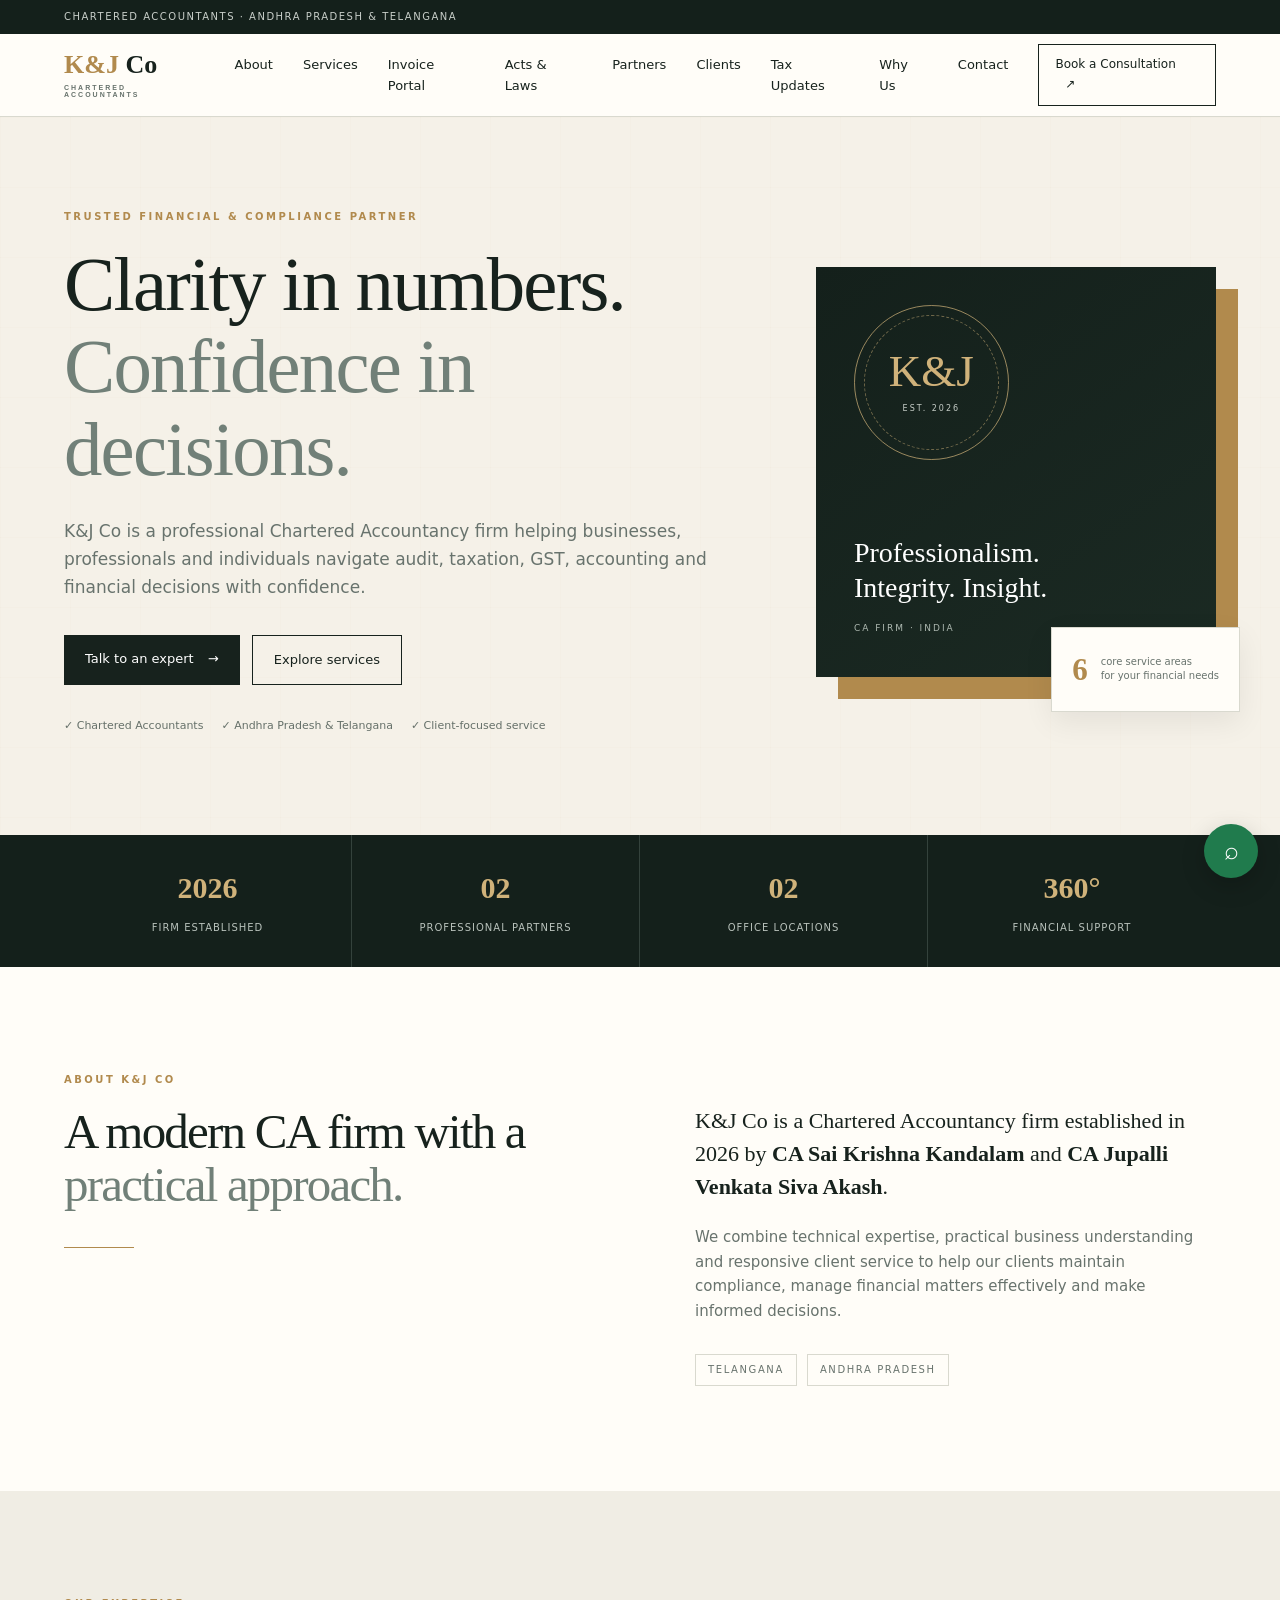
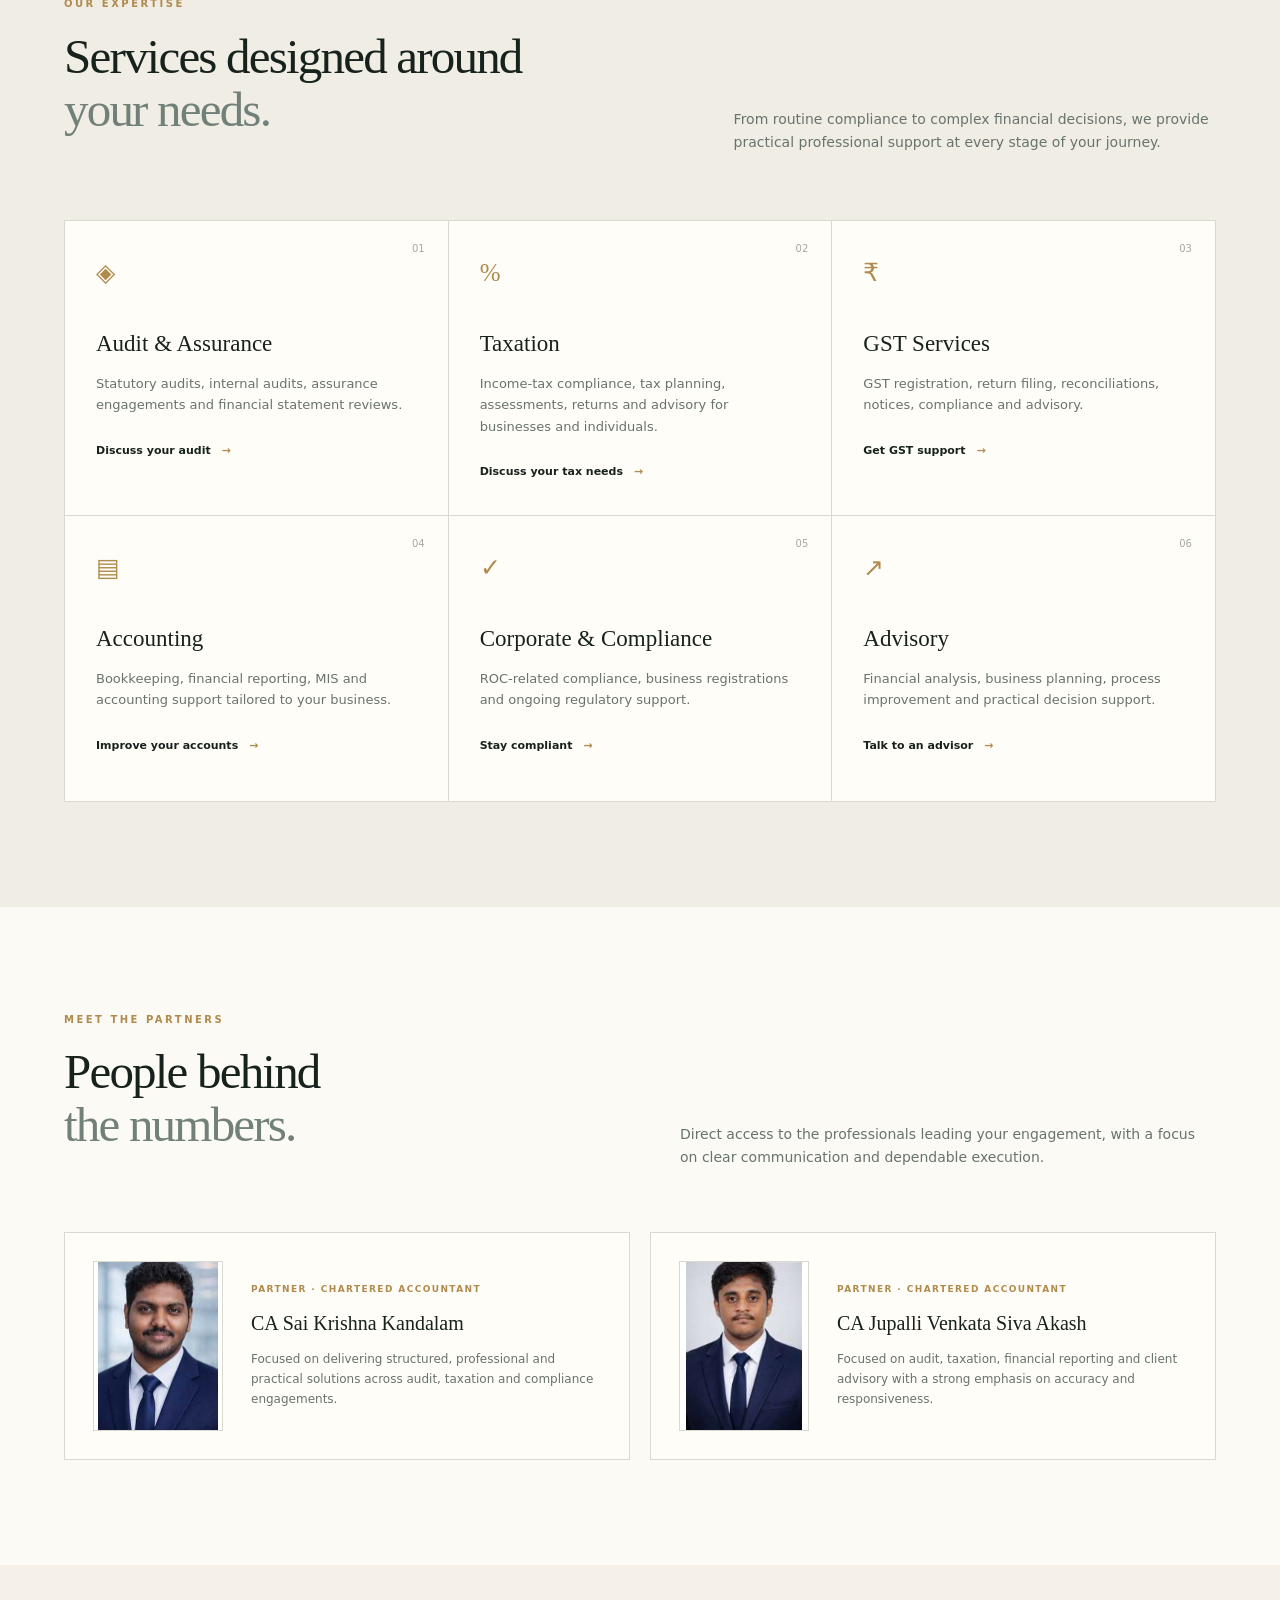
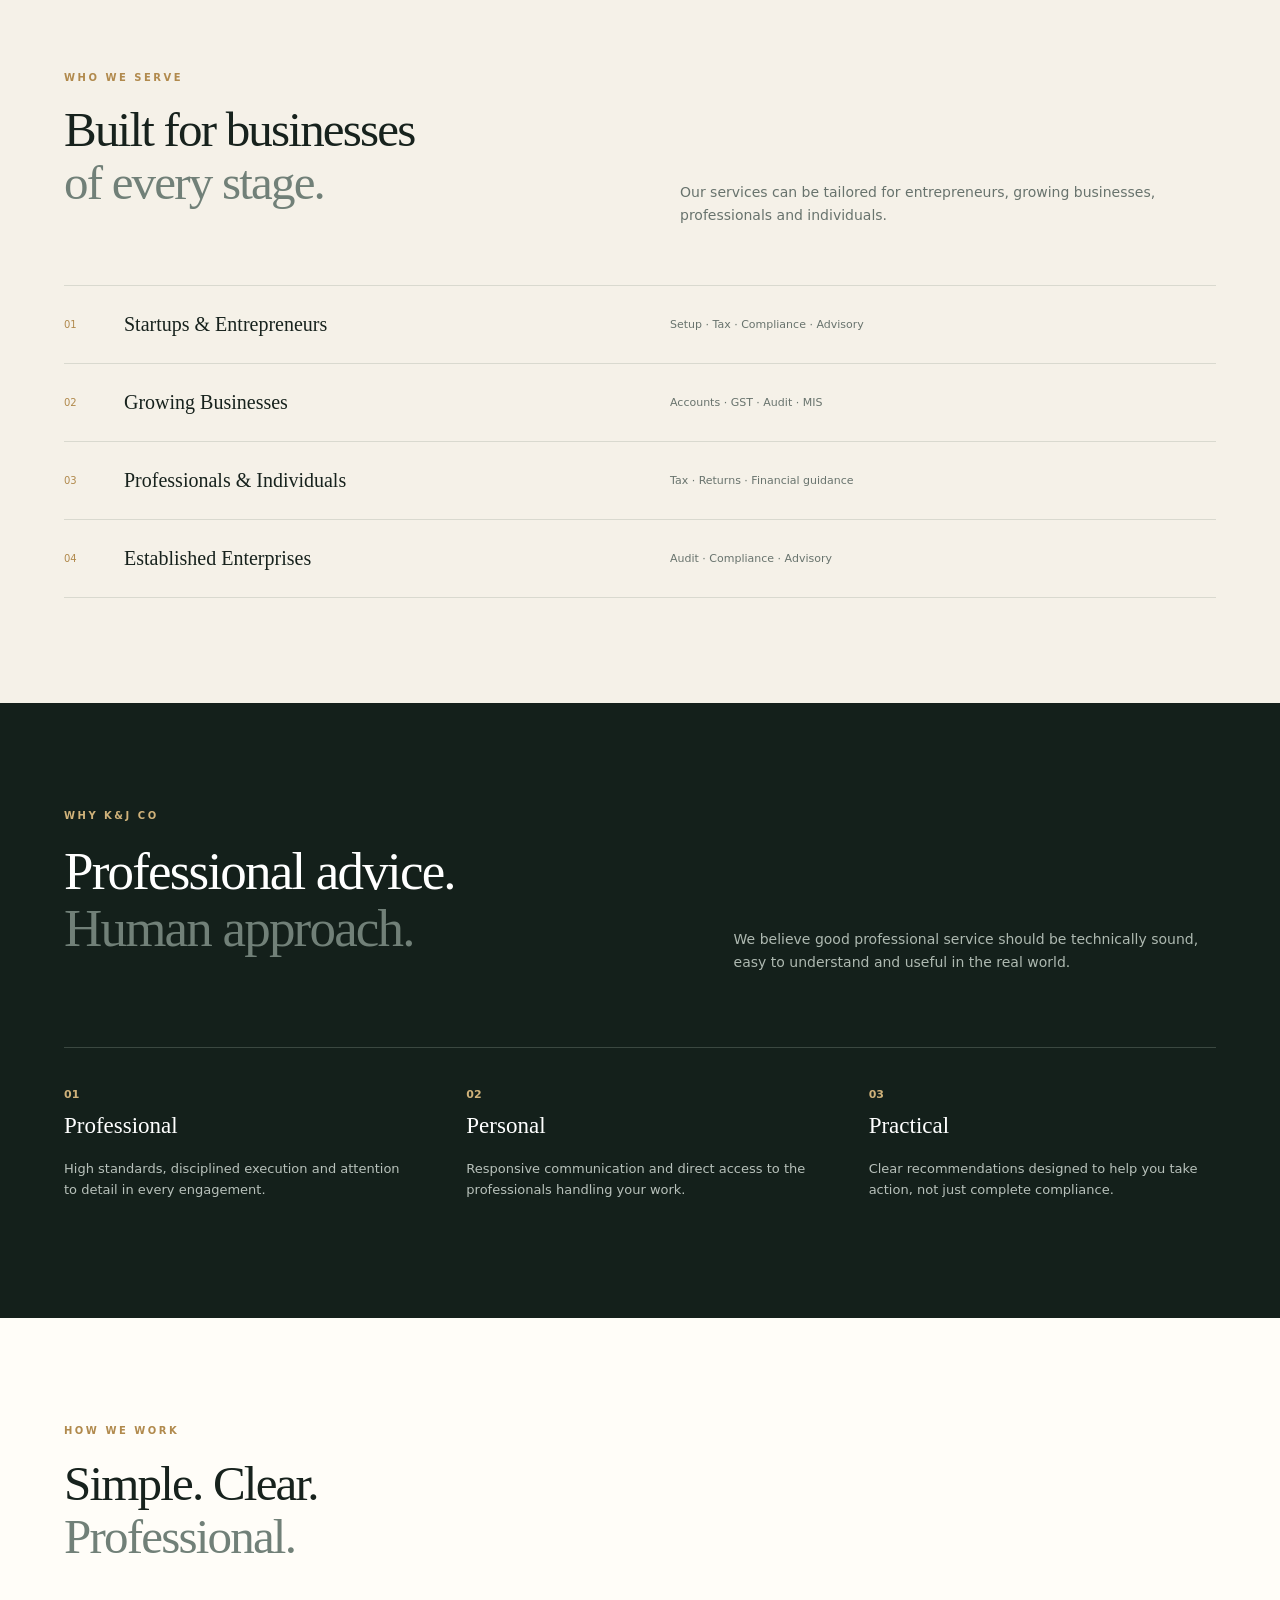
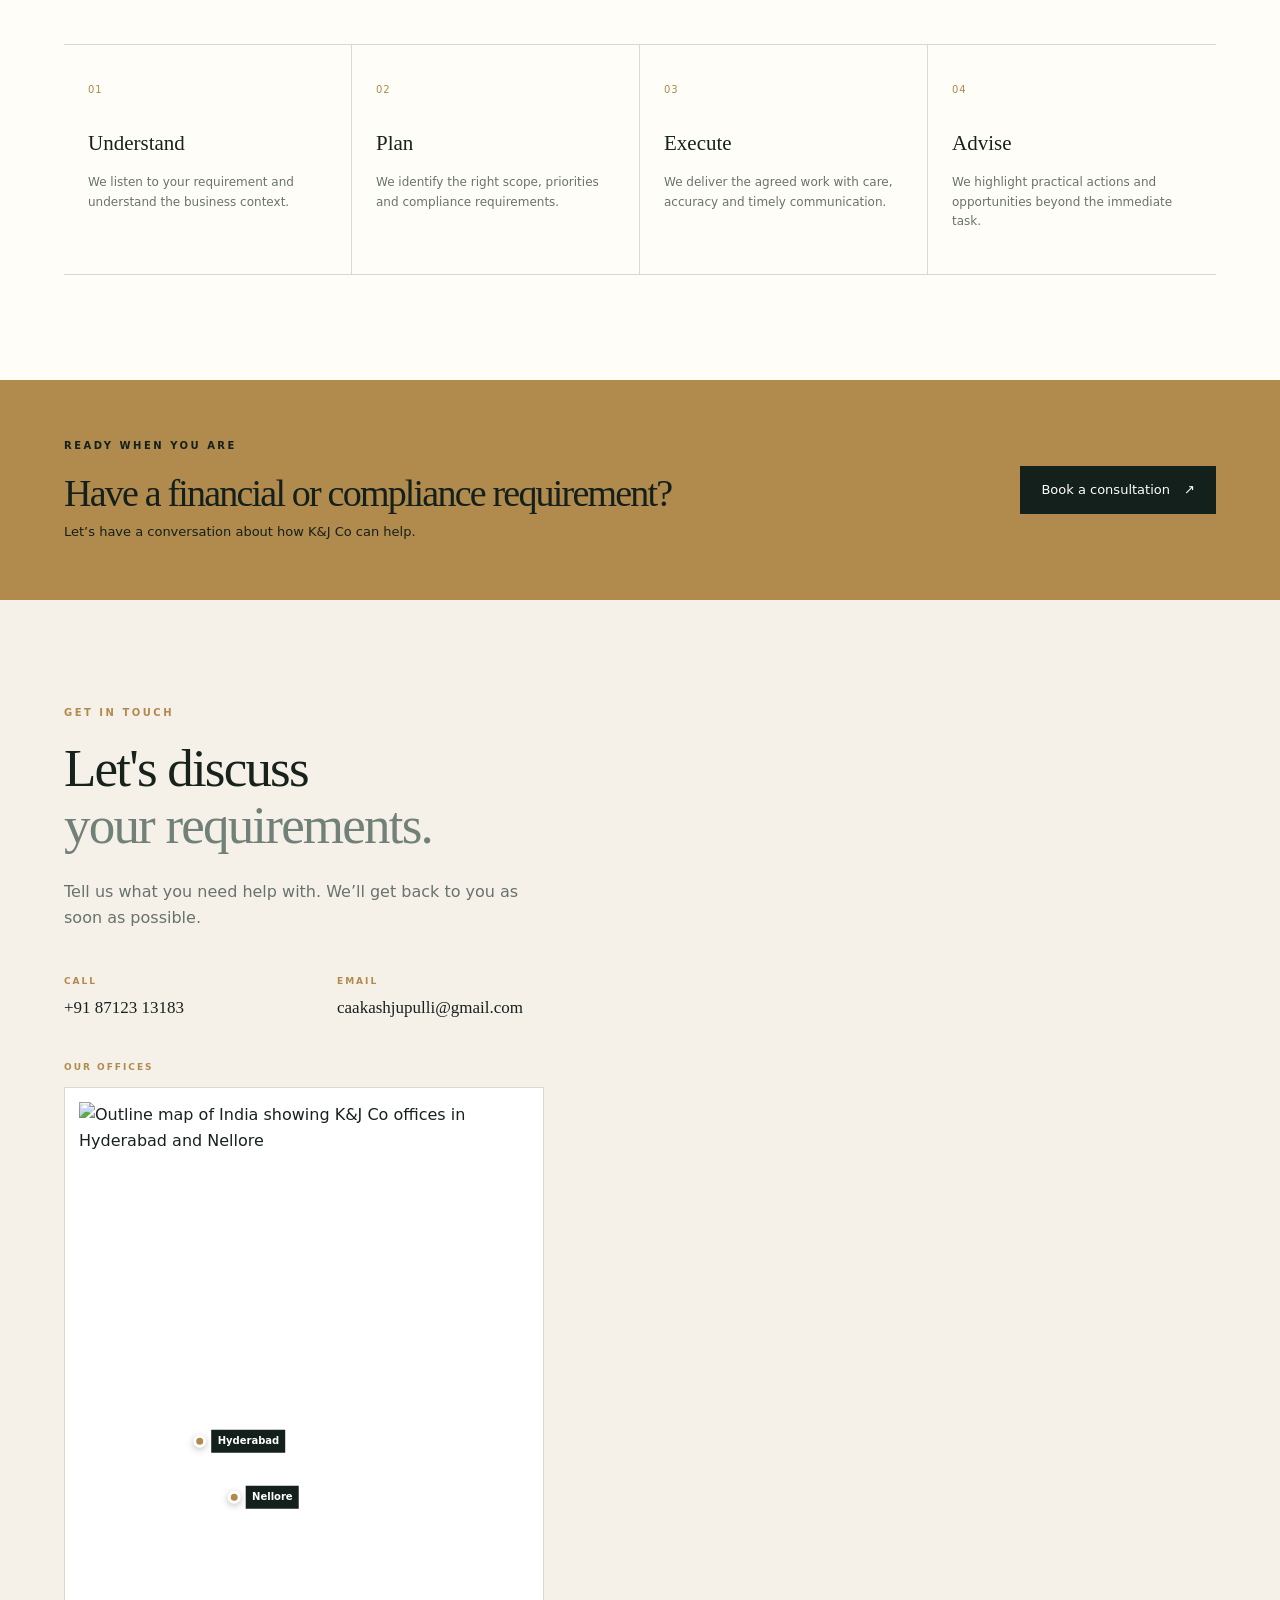
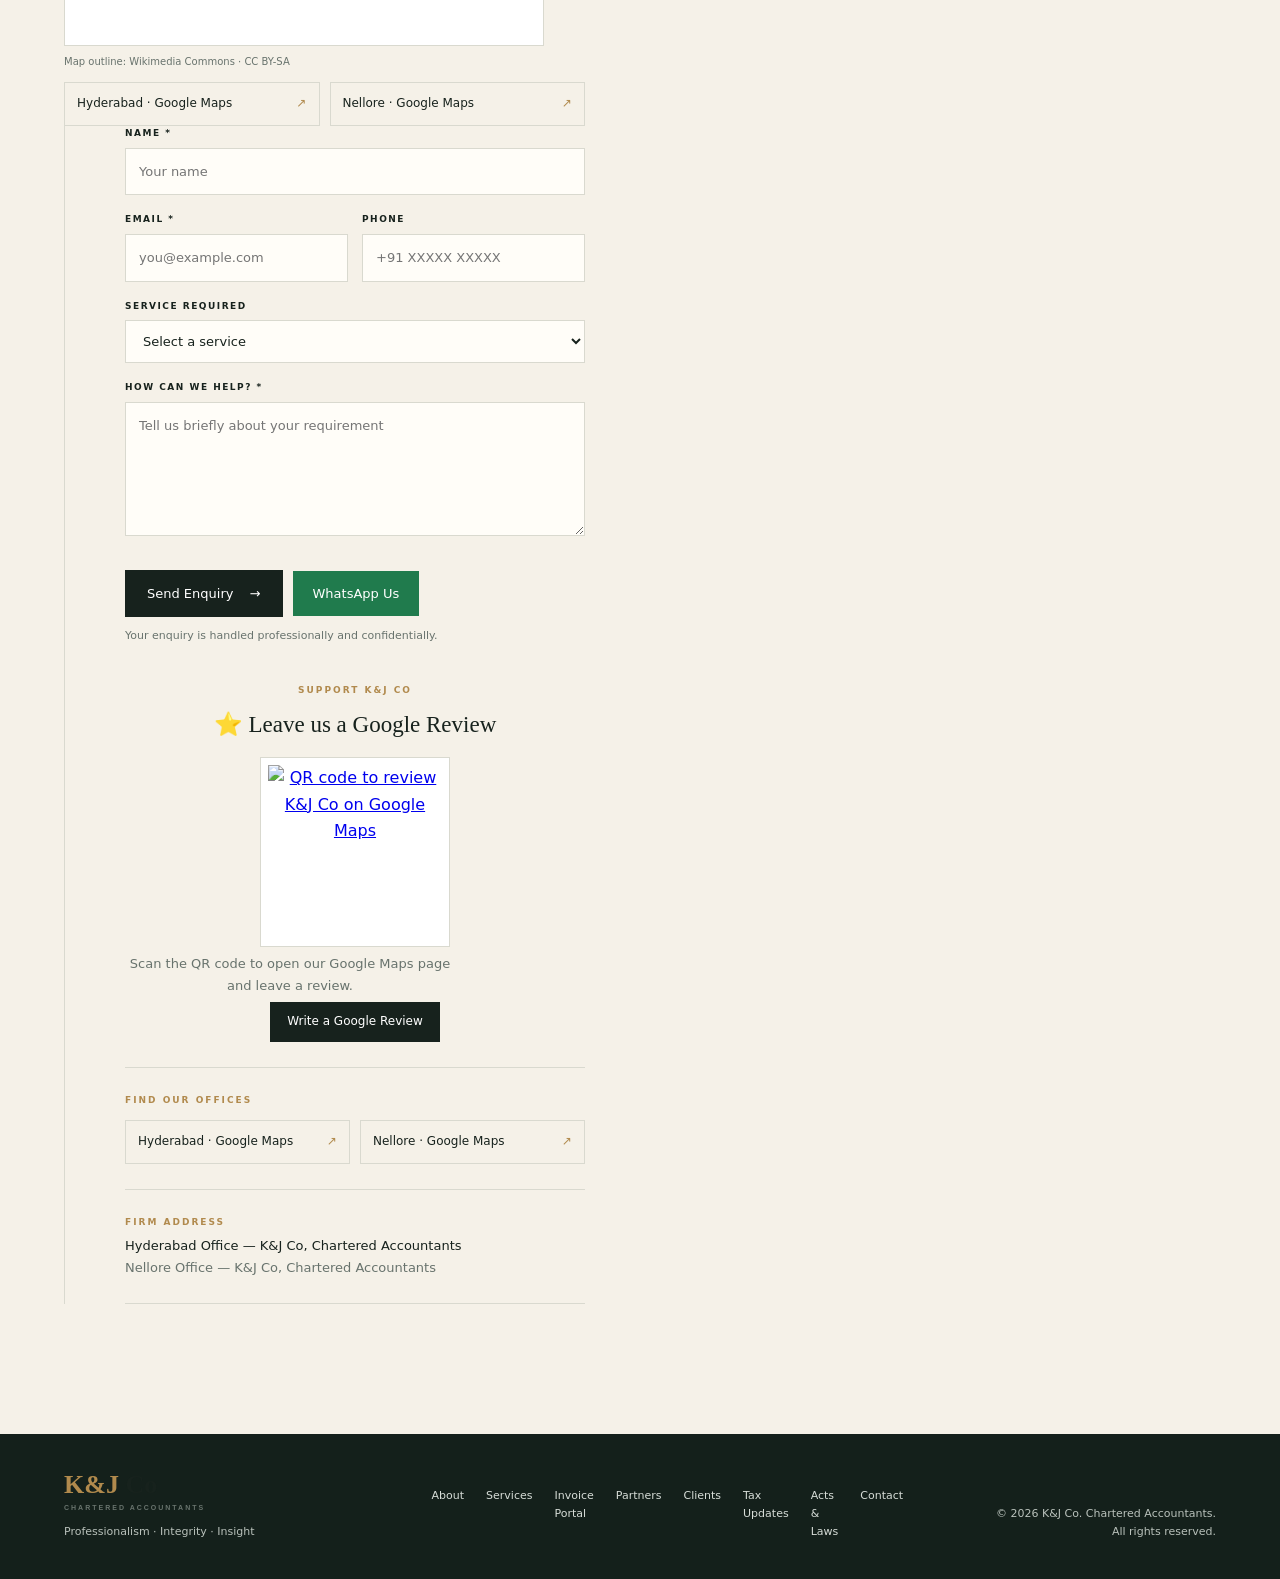
==== commit b6e7b80f: "Link invoice portal from K&J Co website" ====
--- a/index.html
+++ b/index.html
@@ -12,7 +12,7 @@
 </head>
 <body>
 <div class="topbar"><div class="container topbar-inner"><span>CHARTERED ACCOUNTANTS · ANDHRA PRADESH & TELANGANA</span></div></div>
-<header class="nav"><div class="container nav-inner"><a class="logo" href="#home"><span>K&J</span> Co <small>CHARTERED ACCOUNTANTS</small></a><nav aria-label="Primary navigation"><a href="#about">About</a><a href="#services">Services</a><a href="acts.html">Acts & Laws</a><a href="#partners">Partners</a><a href="clients.html">Clients</a><a href="tax-updates.html">Tax Updates</a><a href="#why-us">Why Us</a><a href="#contact">Contact</a></nav><a class="nav-cta" href="#contact">Book a Consultation <span>↗</span></a></div></header>
+<header class="nav"><div class="container nav-inner"><a class="logo" href="#home"><span>K&J</span> Co <small>CHARTERED ACCOUNTANTS</small></a><nav aria-label="Primary navigation"><a href="#about">About</a><a href="#services">Services</a><a href="invoice-portal.html">Invoice Portal</a><a href="acts.html">Acts & Laws</a><a href="#partners">Partners</a><a href="clients.html">Clients</a><a href="tax-updates.html">Tax Updates</a><a href="#why-us">Why Us</a><a href="#contact">Contact</a></nav><a class="nav-cta" href="#contact">Book a Consultation <span>↗</span></a></div></header>
 <main>
 <section id="home" class="hero"><div class="hero-pattern"></div><div class="container hero-grid"><div class="hero-copy"><p class="eyebrow">TRUSTED FINANCIAL & COMPLIANCE PARTNER</p><h1>Clarity in numbers.<br><em>Confidence in decisions.</em></h1><p class="hero-text">K&J Co is a professional Chartered Accountancy firm helping businesses, professionals and individuals navigate audit, taxation, GST, accounting and financial decisions with confidence.</p><div class="actions"><a class="btn primary" href="#contact">Talk to an expert <span>→</span></a><a class="btn secondary" href="#services">Explore services</a></div><div class="hero-trust"><span>✓ Chartered Accountants</span><span>✓ Andhra Pradesh & Telangana</span><span>✓ Client-focused service</span></div></div><div class="hero-visual"><div class="hero-card"><div class="seal"><span>K&J</span><small>EST. 2026</small></div><div><p>Professionalism.<br>Integrity. Insight.</p><small>CA FIRM · INDIA</small></div></div><div class="hero-note"><strong>6</strong><span>core service areas<br>for your financial needs</span></div></div></div></section>
 <section class="stats"><div class="container stats-grid"><div><strong>2026</strong><span>Firm established</span></div><div><strong>02</strong><span>Professional partners</span></div><div><strong>02</strong><span>Office locations</span></div><div><strong>360°</strong><span>Financial support</span></div></div></section>
@@ -29,6 +29,6 @@
 <a class="mini-marker mini-nel" href="https://www.google.com/maps/search/?api=1&query=K%26J%20Co%20Chartered%20Accountants%20Nellore%20Andhra%20Pradesh" target="_blank" rel="noopener" aria-label="Nellore office"><i></i><b>Nellore</b></a>
 </div><p class="mini-map-credit">Map outline: Wikimedia Commons · CC BY-SA</p><div class="map-buttons"><a href="https://maps.app.goo.gl/TD8KUza9fefw9qFP9" target="_blank" rel="noopener">Hyderabad · Google Maps <span>↗</span></a><a href="https://www.google.com/maps/search/?api=1&query=K%26J%20Co%20Chartered%20Accountants%20Nellore%20Andhra%20Pradesh" target="_blank" rel="noopener">Nellore · Google Maps <span>↗</span></a></div></div><div class="contact-box"><form class="contact-form" action="https://formsubmit.co/caakashjupulli@gmail.com" method="POST"><input type="hidden" name="_subject" value="New enquiry from K&J Co website"><input type="hidden" name="_captcha" value="true"><input type="hidden" name="_template" value="table"><input type="hidden" name="_url" value="https://venkatasivaakash-spec.github.io/kj-co-website/"><input type="hidden" name="_next" value="https://venkatasivaakash-spec.github.io/kj-co-website/thank-you.html"><div class="form-row"><label for="name">NAME *</label><input id="name" name="name" type="text" placeholder="Your name" required></div><div class="form-row split"><div><label for="email">EMAIL *</label><input id="email" name="email" type="email" placeholder="you@example.com" required></div><div><label for="phone">PHONE</label><input id="phone" name="phone" type="tel" placeholder="+91 XXXXX XXXXX"></div></div><div class="form-row"><label for="service">SERVICE REQUIRED</label><select id="service" name="service"><option value="">Select a service</option><option>Audit & Assurance</option><option>Taxation</option><option>GST Services</option><option>Accounting</option><option>Corporate & Compliance</option><option>Advisory</option><option>Other</option></select></div><div class="form-row"><label for="message">HOW CAN WE HELP? *</label><textarea id="message" name="message" rows="5" placeholder="Tell us briefly about your requirement" required></textarea></div><button class="form-submit" type="submit">Send Enquiry <span>→</span></button><a class="whatsapp-btn" href="https://wa.me/918712313183?text=Hello%20K%26J%20Co%2C%20I%20would%20like%20to%20discuss%20a%20professional%20requirement." target="_blank" rel="noopener">WhatsApp Us</a><p class="form-note">Your enquiry is handled professionally and confidentially.</p></form><div class="contact-details"><div class="review-box"><small>SUPPORT K&J CO</small><h3>⭐ Leave us a Google Review</h3><a class="review-qr" href="https://maps.app.goo.gl/BnRa2y58S9nLq9ie9" target="_blank" rel="noopener"><img src="https://api.qrserver.com/v1/create-qr-code/?size=220x220&data=https%3A%2F%2Fmaps.app.goo.gl%2FBnRa2y58S9nLq9ie9" alt="QR code to review K&J Co on Google Maps"></a><p>Scan the QR code to open our Google Maps page and leave a review.</p><a class="review-link" href="https://maps.app.goo.gl/BnRa2y58S9nLq9ie9" target="_blank" rel="noopener">Write a Google Review</a></div><div class="map-links"><small>FIND OUR OFFICES</small><div class="map-buttons"><a href="https://maps.app.goo.gl/TD8KUza9fefw9qFP9" target="_blank" rel="noopener">Hyderabad · Google Maps <span>↗</span></a><a href="https://www.google.com/maps/search/?api=1&query=K%26J%20Co%20Chartered%20Accountants%20Nellore%20Andhra%20Pradesh" target="_blank" rel="noopener">Nellore · Google Maps <span>↗</span></a></div></div><div><small>FIRM ADDRESS</small><p><a href="https://maps.app.goo.gl/TD8KUza9fefw9qFP9" target="_blank" rel="noopener">Hyderabad Office — K&J Co, Chartered Accountants</a><br>Nellore Office — K&J Co, Chartered Accountants</p></div></div></div></div></section>
 </main>
-<footer><div class="container footer-grid"><div><div class="logo"><span>K&J</span> Co <small>CHARTERED ACCOUNTANTS</small></div><p>Professionalism · Integrity · Insight</p></div><div class="footer-links"><a href="#about">About</a><a href="#services">Services</a><a href="#partners">Partners</a><a href="clients.html">Clients</a><a href="tax-updates.html">Tax Updates</a><a href="acts.html">Acts & Laws</a><a href="#contact">Contact</a></div><p class="copyright">© 2026 K&J Co. Chartered Accountants.<br>All rights reserved.</p></div></footer>
+<footer><div class="container footer-grid"><div><div class="logo"><span>K&J</span> Co <small>CHARTERED ACCOUNTANTS</small></div><p>Professionalism · Integrity · Insight</p></div><div class="footer-links"><a href="#about">About</a><a href="#services">Services</a><a href="invoice-portal.html">Invoice Portal</a><a href="#partners">Partners</a><a href="clients.html">Clients</a><a href="tax-updates.html">Tax Updates</a><a href="acts.html">Acts & Laws</a><a href="#contact">Contact</a></div><p class="copyright">© 2026 K&J Co. Chartered Accountants.<br>All rights reserved.</p></div></footer>
 <a class="floating-wa" href="https://wa.me/918712313183?text=Hello%20K%26J%20Co%2C%20I%20would%20like%20to%20discuss%20a%20professional%20requirement." target="_blank" rel="noopener" aria-label="Chat with K&J Co on WhatsApp">⌕<span>WhatsApp</span></a>
 </body></html>
